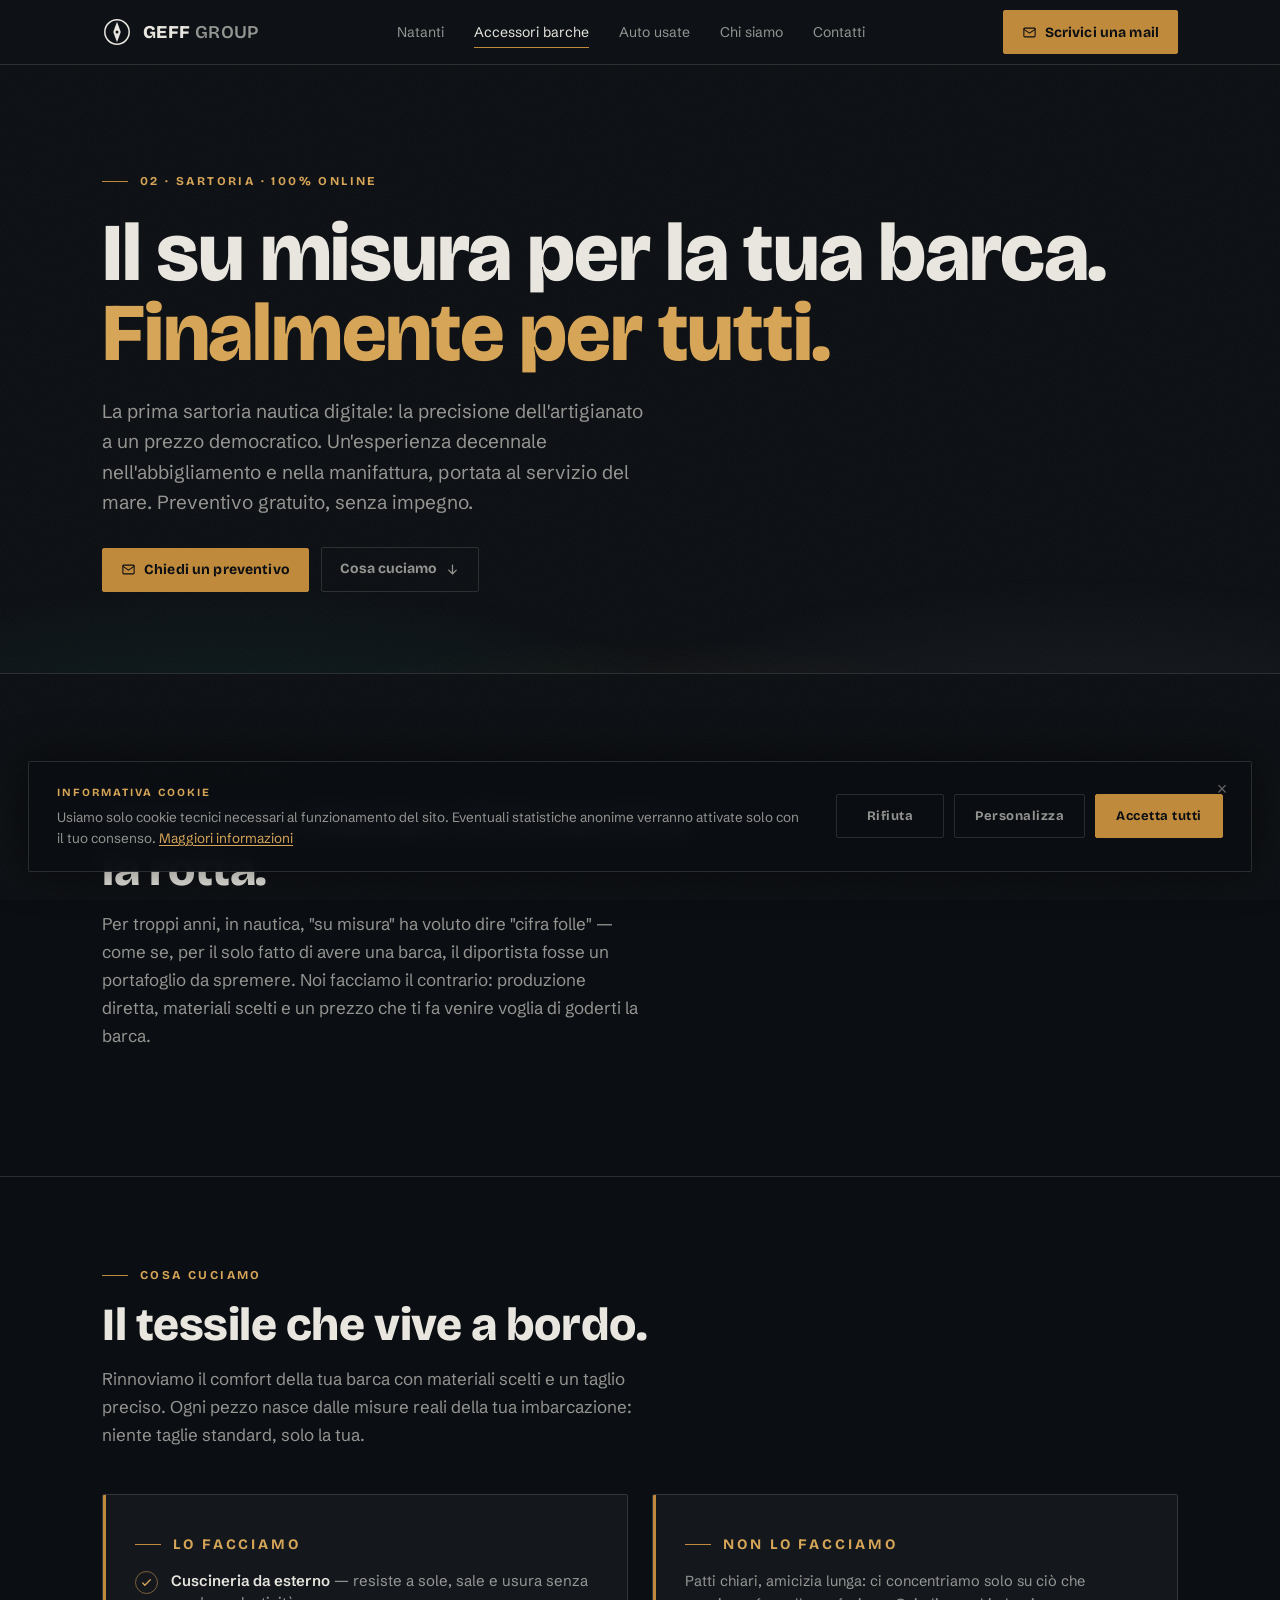
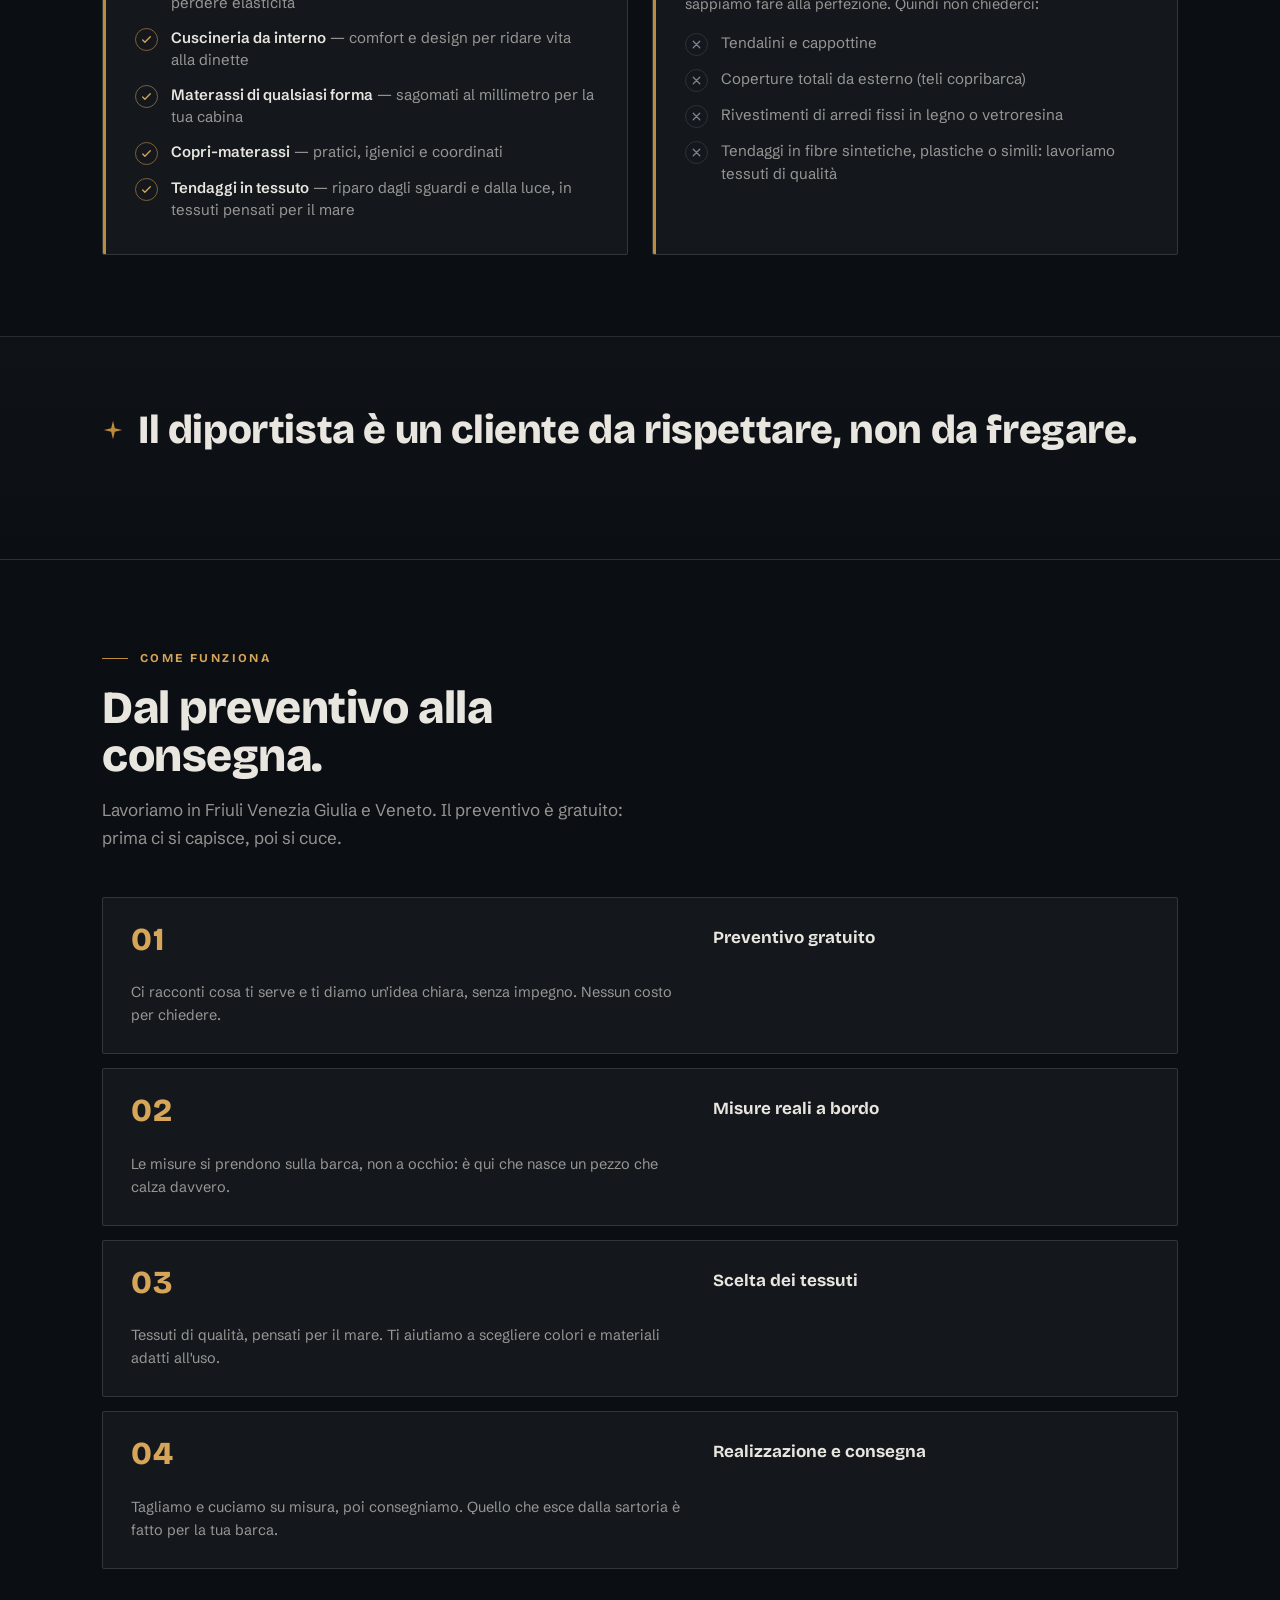
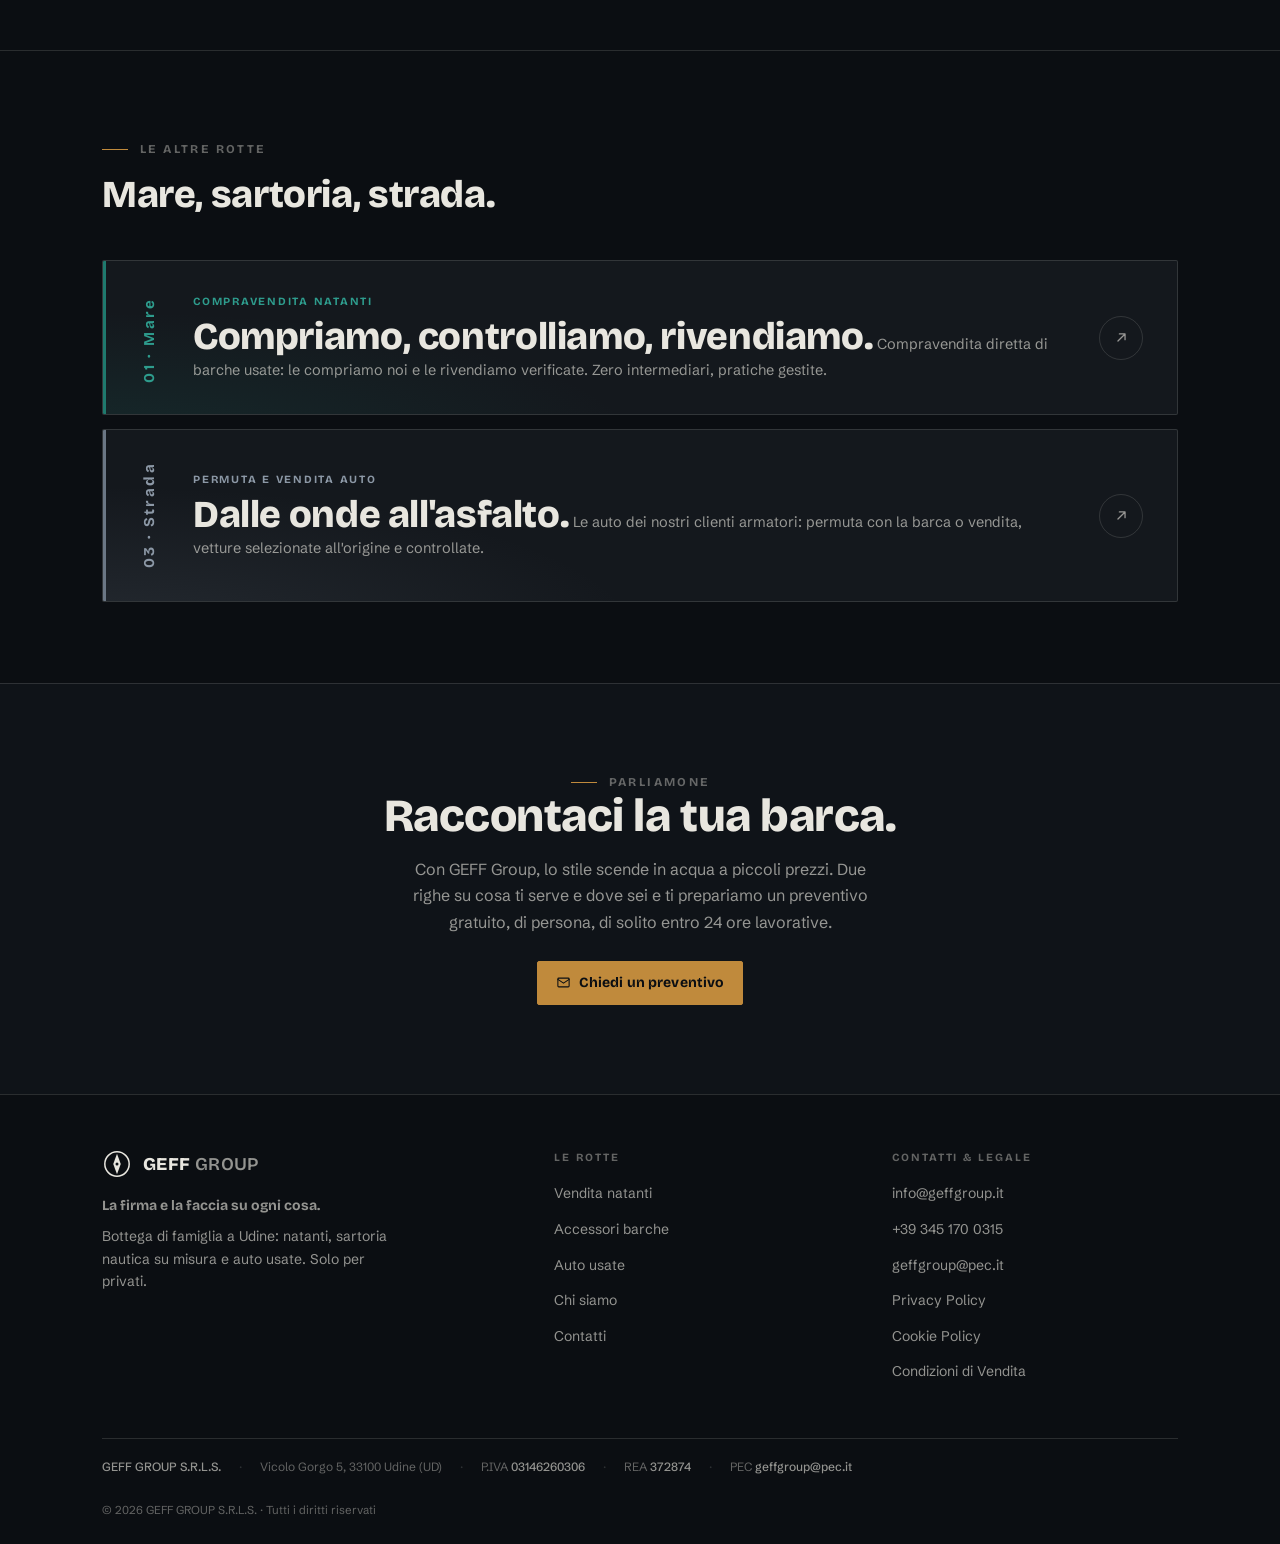
==== accessori-barche.html @ a6ef64ca "feat: anteprima sito GEFF Group (natanti, sartoria, auto, legali) Sito statico: compravendita natant" ====
<!DOCTYPE html>
<html lang="it">
<head>
<meta charset="UTF-8">
<meta name="viewport" content="width=device-width, initial-scale=1.0, viewport-fit=cover">
<meta name="theme-color" content="#0b0e12">

<title>Accessori barche · sartoria nautica su misura — GEFF Group | Udine</title>
<meta name="description" content="La prima sartoria nautica su misura 100% online: cuscinerie interne ed esterne, materassi di ogni forma, copri-materassi e tendaggi in tessuto. Tessuti di qualità a piccoli prezzi, preventivo gratuito. Friuli Venezia Giulia e Veneto.">

<meta property="og:type" content="website">
<meta property="og:site_name" content="GEFF Group">
<meta property="og:title" content="Sartoria nautica su misura — GEFF Group">
<meta property="og:description" content="Tessile di bordo cucito sulle misure reali della tua barca. Preventivo gratuito.">
<meta property="og:locale" content="it_IT">

<link rel="icon" type="image/svg+xml" href="assets/favicon.svg">
<link rel="preconnect" href="https://fonts.googleapis.com">
<link rel="preconnect" href="https://fonts.gstatic.com" crossorigin>
<link href="https://fonts.googleapis.com/css2?family=Bricolage+Grotesque:opsz,wght@12..96,400;12..96,600;12..96,700;12..96,800&family=Schibsted+Grotesk:wght@400;500;600&display=swap" rel="stylesheet">
<link rel="stylesheet" href="assets/css/style.css">
</head>
<body>

<a class="skip-link" href="#main">Salta al contenuto</a>

<!-- HEADER (tieni in sync su tutte le pagine) -->
<header class="site-header">
  <div class="container header-inner">
    <a class="brand" href="index.html" aria-label="GEFF Group — Home">
      <span class="mark" aria-hidden="true">
        <svg viewBox="0 0 32 32" fill="none" stroke="currentColor" stroke-width="1.6">
          <circle cx="16" cy="16" r="13"/>
          <g class="needle"><path d="M16 5 L20 16 L16 27 L12 16 Z" fill="currentColor" stroke="none"/></g>
          <circle cx="16" cy="16" r="1.6" fill="#0f1318" stroke="none"/>
        </svg>
      </span>
      <span class="name">GEFF <span>GROUP</span></span>
    </a>

    <nav class="nav" id="primary-nav" aria-label="Navigazione principale">
      <a class="nav-link" href="natanti.html">Natanti</a>
      <a class="nav-link" href="accessori-barche.html" aria-current="page">Accessori barche</a>
      <a class="nav-link" href="auto-usate.html">Auto usate</a>
      <a class="nav-link" href="chi-siamo.html">Chi siamo</a>
      <a class="nav-link" href="contatti.html">Contatti</a>
    </nav>

    <div class="header-actions">
      <button class="btn-cta" type="button" data-open-modal="modal-contatto">
        <svg viewBox="0 0 24 24" fill="none" stroke="currentColor" stroke-width="1.7" stroke-linecap="round" stroke-linejoin="round" aria-hidden="true"><rect x="3" y="5" width="18" height="14" rx="1.5"/><path d="m3 7 9 6 9-6"/></svg>
        <span class="lbl-long">Scrivici una mail</span>
        <span class="lbl-short">Scrivici</span>
      </button>
      <button class="burger" type="button" aria-label="Apri il menu" aria-expanded="false" aria-controls="primary-nav">
        <span></span><span></span><span></span>
      </button>
    </div>
  </div>
</header>
<!-- /HEADER -->

<main id="main" data-zona="sartoria">

  <!-- HERO -->
  <section class="hero">
    <div class="container">
      <p class="eyebrow zona hero-eyebrow rv">02 · Sartoria · 100% online</p>
      <h1 class="hero-title rv rv-d1">Il su misura per la tua barca.<em>Finalmente per tutti.</em></h1>
      <p class="hero-lead rv rv-d2">La prima sartoria nautica digitale: la precisione dell'artigianato a un prezzo democratico. Un'esperienza decennale nell'abbigliamento e nella manifattura, portata al servizio del mare. Preventivo gratuito, senza impegno.</p>
      <div class="hero-ctas rv rv-d3">
        <button class="btn-cta" type="button" data-open-modal="modal-contatto">
          <svg viewBox="0 0 24 24" fill="none" stroke="currentColor" stroke-width="1.7" stroke-linecap="round" stroke-linejoin="round" aria-hidden="true"><rect x="3" y="5" width="18" height="14" rx="1.5"/><path d="m3 7 9 6 9-6"/></svg>
          Chiedi un preventivo
        </button>
        <a class="btn-ghost" href="#cosa-cuciamo">
          Cosa cuciamo
          <svg viewBox="0 0 24 24" fill="none" stroke="currentColor" stroke-width="2" stroke-linecap="round" stroke-linejoin="round" aria-hidden="true"><path d="M12 5v14M6 13l6 6 6-6"/></svg>
        </a>
      </div>
    </div>
  </section>

  <!-- MANIFESTO -->
  <section class="section" aria-labelledby="rotta-title">
    <div class="container">
      <div class="section-head">
        <p class="eyebrow zona rv">Perché esistiamo</p>
        <h2 class="section-title rv rv-d1" id="rotta-title">Abbiamo deciso di invertire la rotta.</h2>
        <p class="section-intro rv rv-d2">Per troppi anni, in nautica, "su misura" ha voluto dire "cifra folle" — come se, per il solo fatto di avere una barca, il diportista fosse un portafoglio da spremere. Noi facciamo il contrario: produzione diretta, materiali scelti e un prezzo che ti fa venire voglia di goderti la barca.</p>
      </div>
    </div>
  </section>

  <!-- COSA CUCIAMO -->
  <section class="section" id="cosa-cuciamo" aria-labelledby="cosa-title" style="border-top:1px solid var(--linea)">
    <div class="container">
      <div class="section-head">
        <p class="eyebrow zona rv">Cosa cuciamo</p>
        <h2 class="section-title rv rv-d1" id="cosa-title">Il tessile che vive a bordo.</h2>
        <p class="section-intro rv rv-d2">Rinnoviamo il comfort della tua barca con materiali scelti e un taglio preciso. Ogni pezzo nasce dalle misure reali della tua imbarcazione: niente taglie standard, solo la tua.</p>
      </div>

      <div class="split">
        <div class="panel rv">
          <p class="eyebrow zona">Lo facciamo</p>
          <ul class="checklist yes">
            <li><span class="ico" aria-hidden="true"><svg viewBox="0 0 24 24" fill="none" stroke="currentColor" stroke-width="2.4" stroke-linecap="round" stroke-linejoin="round"><path d="M5 13l4 4L19 7"/></svg></span><span><b>Cuscineria da esterno</b> — resiste a sole, sale e usura senza perdere elasticità</span></li>
            <li><span class="ico" aria-hidden="true"><svg viewBox="0 0 24 24" fill="none" stroke="currentColor" stroke-width="2.4" stroke-linecap="round" stroke-linejoin="round"><path d="M5 13l4 4L19 7"/></svg></span><span><b>Cuscineria da interno</b> — comfort e design per ridare vita alla dinette</span></li>
            <li><span class="ico" aria-hidden="true"><svg viewBox="0 0 24 24" fill="none" stroke="currentColor" stroke-width="2.4" stroke-linecap="round" stroke-linejoin="round"><path d="M5 13l4 4L19 7"/></svg></span><span><b>Materassi di qualsiasi forma</b> — sagomati al millimetro per la tua cabina</span></li>
            <li><span class="ico" aria-hidden="true"><svg viewBox="0 0 24 24" fill="none" stroke="currentColor" stroke-width="2.4" stroke-linecap="round" stroke-linejoin="round"><path d="M5 13l4 4L19 7"/></svg></span><span><b>Copri-materassi</b> — pratici, igienici e coordinati</span></li>
            <li><span class="ico" aria-hidden="true"><svg viewBox="0 0 24 24" fill="none" stroke="currentColor" stroke-width="2.4" stroke-linecap="round" stroke-linejoin="round"><path d="M5 13l4 4L19 7"/></svg></span><span><b>Tendaggi in tessuto</b> — riparo dagli sguardi e dalla luce, in tessuti pensati per il mare</span></li>
          </ul>
        </div>

        <div class="panel rv rv-d1">
          <p class="eyebrow zona">Non lo facciamo</p>
          <p>Patti chiari, amicizia lunga: ci concentriamo solo su ciò che sappiamo fare alla perfezione. Quindi non chiederci:</p>
          <ul class="checklist no">
            <li><span class="ico" aria-hidden="true"><svg viewBox="0 0 24 24" fill="none" stroke="currentColor" stroke-width="2.4" stroke-linecap="round" stroke-linejoin="round"><path d="M6 6l12 12M18 6 6 18"/></svg></span><span>Tendalini e cappottine</span></li>
            <li><span class="ico" aria-hidden="true"><svg viewBox="0 0 24 24" fill="none" stroke="currentColor" stroke-width="2.4" stroke-linecap="round" stroke-linejoin="round"><path d="M6 6l12 12M18 6 6 18"/></svg></span><span>Coperture totali da esterno (teli copribarca)</span></li>
            <li><span class="ico" aria-hidden="true"><svg viewBox="0 0 24 24" fill="none" stroke="currentColor" stroke-width="2.4" stroke-linecap="round" stroke-linejoin="round"><path d="M6 6l12 12M18 6 6 18"/></svg></span><span>Rivestimenti di arredi fissi in legno o vetroresina</span></li>
            <li><span class="ico" aria-hidden="true"><svg viewBox="0 0 24 24" fill="none" stroke="currentColor" stroke-width="2.4" stroke-linecap="round" stroke-linejoin="round"><path d="M6 6l12 12M18 6 6 18"/></svg></span><span>Tendaggi in fibre sintetiche, plastiche o simili: lavoriamo tessuti di qualità</span></li>
          </ul>
        </div>
      </div>
    </div>
  </section>

  <!-- CITAZIONE / ETHOS -->
  <section class="ethos" aria-label="Il nostro modo di lavorare">
    <div class="container">
      <p class="ethos-claim rv">
        <span class="star" aria-hidden="true"><svg viewBox="0 0 24 24" fill="currentColor"><path d="M12 2 14 10 22 12 14 14 12 22 10 14 2 12 10 10Z"/></svg></span>
        <span>Il diportista è un cliente da rispettare, non da fregare.</span>
      </p>
    </div>
  </section>

  <!-- COME FUNZIONA -->
  <section class="section" id="come" aria-labelledby="come-title">
    <div class="container">
      <div class="section-head">
        <p class="eyebrow zona rv">Come funziona</p>
        <h2 class="section-title rv rv-d1" id="come-title">Dal preventivo alla consegna.</h2>
        <p class="section-intro rv rv-d2">Lavoriamo in Friuli Venezia Giulia e Veneto. Il preventivo è gratuito: prima ci si capisce, poi si cuce.</p>
      </div>
      <div class="steps">
        <div class="step rv"><h3>Preventivo gratuito</h3><p>Ci racconti cosa ti serve e ti diamo un'idea chiara, senza impegno. Nessun costo per chiedere.</p></div>
        <div class="step rv"><h3>Misure reali a bordo</h3><p>Le misure si prendono sulla barca, non a occhio: è qui che nasce un pezzo che calza davvero.</p></div>
        <div class="step rv"><h3>Scelta dei tessuti</h3><p>Tessuti di qualità, pensati per il mare. Ti aiutiamo a scegliere colori e materiali adatti all'uso.</p></div>
        <div class="step rv"><h3>Realizzazione e consegna</h3><p>Tagliamo e cuciamo su misura, poi consegniamo. Quello che esce dalla sartoria è fatto per la tua barca.</p></div>
      </div>
    </div>
  </section>

  <!-- ALTRE ROTTE -->
  <section class="section" aria-labelledby="altre-title" style="border-top:1px solid var(--linea)">
    <div class="container">
      <div class="section-head">
        <p class="eyebrow rv">Le altre rotte</p>
        <h2 class="section-title rv rv-d1" id="altre-title" style="font-size:clamp(24px,3.4vw,38px)">Mare, sartoria, strada.</h2>
      </div>
      <div class="routes">
        <a class="route rv" data-zona="mare" href="natanti.html" aria-label="Vendita natanti — vai alla pagina">
          <span class="route-index">01 · Mare</span>
          <span class="route-body">
            <span class="route-kicker">Compravendita natanti</span>
            <span class="route-title">Compriamo, controlliamo, rivendiamo.</span>
            <span class="route-desc">Compravendita diretta di barche usate: le compriamo noi e le rivendiamo verificate. Zero intermediari, pratiche gestite.</span>
          </span>
          <span class="route-go" aria-hidden="true"><svg viewBox="0 0 24 24" fill="none" stroke="currentColor" stroke-width="1.8" stroke-linecap="round" stroke-linejoin="round"><path d="M7 17 17 7M9 7h8v8"/></svg></span>
        </a>
        <a class="route rv rv-d1" data-zona="strada" href="auto-usate.html" aria-label="Auto usate — vai alla pagina">
          <span class="route-index">03 · Strada</span>
          <span class="route-body">
            <span class="route-kicker">Permuta e vendita auto</span>
            <span class="route-title">Dalle onde all'asfalto.</span>
            <span class="route-desc">Le auto dei nostri clienti armatori: permuta con la barca o vendita, vetture selezionate all'origine e controllate.</span>
          </span>
          <span class="route-go" aria-hidden="true"><svg viewBox="0 0 24 24" fill="none" stroke="currentColor" stroke-width="1.8" stroke-linecap="round" stroke-linejoin="round"><path d="M7 17 17 7M9 7h8v8"/></svg></span>
        </a>
      </div>
    </div>
  </section>

  <!-- CTA -->
  <section class="section contact" aria-labelledby="cta-title">
    <div class="container">
      <div class="cta-band">
        <p class="eyebrow rv" style="justify-content:center">Parliamone</p>
        <h2 class="contact-title rv rv-d1" id="cta-title">Raccontaci la tua barca.</h2>
        <p class="contact-lead rv rv-d2" style="margin-inline:auto">Con GEFF Group, lo stile scende in acqua a piccoli prezzi. Due righe su cosa ti serve e dove sei e ti prepariamo un preventivo gratuito, di persona, di solito entro 24 ore lavorative.</p>
        <div class="contact-ctas rv rv-d2">
          <button class="btn-cta" type="button" data-open-modal="modal-contatto">
            <svg viewBox="0 0 24 24" fill="none" stroke="currentColor" stroke-width="1.7" stroke-linecap="round" stroke-linejoin="round" aria-hidden="true"><rect x="3" y="5" width="18" height="14" rx="1.5"/><path d="m3 7 9 6 9-6"/></svg>
            Chiedi un preventivo
          </button>
        </div>
      </div>
    </div>
  </section>

</main>

<!-- FOOTER (tieni in sync su tutte le pagine) -->
<footer class="site-footer">
  <div class="container">
    <div class="footer-top">
      <div class="footer-brand">
        <a class="brand" href="index.html" aria-label="GEFF Group — Home">
          <span class="mark" aria-hidden="true"><svg viewBox="0 0 32 32" fill="none" stroke="currentColor" stroke-width="1.6"><circle cx="16" cy="16" r="13"/><path d="M16 5 L20 16 L16 27 L12 16 Z" fill="currentColor" stroke="none"/><circle cx="16" cy="16" r="1.6" fill="#0f1318" stroke="none"/></svg></span>
          <span class="name">GEFF <span>GROUP</span></span>
        </a>
        <p class="footer-claim">La firma e la faccia su ogni cosa.</p>
        <p>Bottega di famiglia a Udine: natanti, sartoria nautica su misura e auto usate. Solo per privati.</p>
      </div>
      <div class="footer-col">
        <h4>Le rotte</h4>
        <ul>
          <li><a href="natanti.html">Vendita natanti</a></li>
          <li><a href="accessori-barche.html">Accessori barche</a></li>
          <li><a href="auto-usate.html">Auto usate</a></li>
          <li><a href="chi-siamo.html">Chi siamo</a></li>
          <li><a href="contatti.html">Contatti</a></li>
        </ul>
      </div>
      <div class="footer-col">
        <h4>Contatti &amp; legale</h4>
        <ul>
          <li><a href="mailto:info@geffgroup.it">info@geffgroup.it</a></li>
          <li><a href="tel:+393451700315">+39 345 170 0315</a></li>
          <li><a href="mailto:geffgroup@pec.it">geffgroup@pec.it</a></li>
          <li><a href="privacy.html">Privacy Policy</a></li>
          <li><a href="cookie-policy.html">Cookie Policy</a></li>
          <li><a href="condizioni-di-vendita.html">Condizioni di Vendita</a></li>
        </ul>
      </div>
    </div>
    <div class="footer-legal">
      <span><b>GEFF GROUP S.R.L.S.</b></span><span class="sep">·</span>
      <span>Vicolo Gorgo 5, 33100 Udine (UD)</span><span class="sep">·</span>
      <span>P.IVA <b>03146260306</b></span><span class="sep">·</span>
      <span>REA <b>372874</b></span><span class="sep">·</span>
      <span>PEC <b>geffgroup@pec.it</b></span>
    </div>
    <p class="footer-copy">© 2026 GEFF GROUP S.R.L.S. · Tutti i diritti riservati</p>
  </div>
</footer>
<!-- /FOOTER -->

<!-- MODALE FORM DI CONTATTO (Web3Forms — in anteprima finché non c'è la chiave) -->
<div class="modal-backdrop" id="modal-contatto" role="dialog" aria-modal="true" aria-labelledby="modal-contatto-title">
  <div class="modal">
    <button class="modal-close" type="button" onclick="closeModal('modal-contatto')" aria-label="Chiudi">&times;</button>
    <p class="eyebrow modal-eyebrow">Scrivici</p>
    <h2 class="modal-title" id="modal-contatto-title">Raccontaci cosa cerchi</h2>
    <p class="modal-sub">Compila il modulo: ti rispondiamo all'indirizzo che ci lasci, di solito entro 24 ore lavorative.</p>
    <form class="geff-form" id="form-contatto">
      <input type="hidden" name="access_key" value="REPLACE_WITH_GEFF_WEB3FORMS_KEY">
      <input type="hidden" name="subject" value="Richiesta dal sito - GEFF Group">
      <input type="hidden" name="from_name" value="Sito GEFF Group">
      <input type="checkbox" name="botcheck" class="hp-field" tabindex="-1" autocomplete="off" aria-hidden="true">
      <div class="form-row">
        <div class="form-group"><label class="form-label" for="c-nome">Nome</label><input class="form-input" id="c-nome" name="nome" type="text" required placeholder="Il tuo nome" autocomplete="given-name"></div>
        <div class="form-group"><label class="form-label" for="c-cognome">Cognome</label><input class="form-input" id="c-cognome" name="cognome" type="text" required placeholder="Il tuo cognome" autocomplete="family-name"></div>
      </div>
      <div class="form-group"><label class="form-label" for="c-email">Email</label><input class="form-input" id="c-email" name="email" type="email" required placeholder="email@esempio.com" autocomplete="email"></div>
      <div class="form-group"><label class="form-label" for="c-tel">Telefono <span class="opt">(opzionale)</span></label><input class="form-input" id="c-tel" name="telefono" type="tel" placeholder="+39 333 000 0000" autocomplete="tel"></div>
      <div class="form-group"><label class="form-label" for="c-richiesta">La tua richiesta</label><textarea class="form-textarea" id="c-richiesta" name="richiesta" required placeholder="Mare, sartoria o auto? Raccontaci cosa cerchi…"></textarea></div>
      <label class="form-consent"><input type="checkbox" id="c-consent" name="consenso_privacy" required><span>Ho letto e accetto la <a href="privacy.html" target="_blank" rel="noopener">Privacy Policy</a> e acconsento al trattamento dei miei dati per essere ricontattato. <span class="req">*</span></span></label>
      <button class="form-submit" type="submit">Invia richiesta</button>
      <p class="form-status" role="status" aria-live="polite"></p>
    </form>
  </div>
</div>

<!-- COOKIE BANNER -->
<div class="cookie-banner" id="cookie-banner" role="dialog" aria-labelledby="cb-title" aria-describedby="cb-desc">
  <button class="cb-close" type="button" data-consent="deny" aria-label="Chiudi e rifiuta i cookie non necessari">&times;</button>
  <div class="cb-inner">
    <div class="cb-text">
      <strong id="cb-title">Informativa cookie</strong>
      <p id="cb-desc">Usiamo solo cookie tecnici necessari al funzionamento del sito. Eventuali statistiche anonime verranno attivate solo con il tuo consenso. <a href="cookie-policy.html">Maggiori informazioni</a></p>
    </div>
    <div class="cb-actions">
      <button class="cb-btn cb-deny" type="button" data-consent="deny">Rifiuta</button>
      <button class="cb-btn cb-custom" type="button" data-action="prefs" aria-expanded="false" aria-controls="cb-prefs">Personalizza</button>
      <button class="cb-btn cb-accept" type="button" data-consent="accept">Accetta tutti</button>
    </div>
  </div>
  <div class="cb-prefs" id="cb-prefs" hidden>
    <div class="cb-pref-row">
      <div class="cb-pref-info"><strong>Cookie necessari</strong><p>Indispensabili per il funzionamento del sito e per ricordare le tue scelte. Sempre attivi.</p></div>
      <label class="cb-switch"><input type="checkbox" checked disabled aria-label="Cookie necessari (sempre attivi)"><span class="cb-slider"></span></label>
    </div>
    <div class="cb-pref-row">
      <div class="cb-pref-info"><strong>Statistiche anonime</strong><p>Misurazione aggregata e anonima delle visite, senza profilazione. Al momento non è collegato alcuno strumento: questa scelta vale per quando lo sarà.</p></div>
      <label class="cb-switch"><input type="checkbox" id="cb-analytics" aria-label="Statistiche anonime"><span class="cb-slider"></span></label>
    </div>
    <div class="cb-prefs-actions">
      <button class="cb-btn cb-deny" type="button" data-consent="deny">Rifiuta tutti</button>
      <button class="cb-btn cb-accept" type="button" data-action="save">Salva preferenze</button>
    </div>
  </div>
</div>

<script src="assets/js/main.js"></script>
</body>
</html>
---- assets/css/style.css ----
/* =========================================================================
   GEFF GROUP — foglio di stile condiviso
   Direzione: "La Bussola semplificata" — palette scura, segno bussola,
   le 3 rotte Mare / Sartoria / Strada come cuore visivo.
   Font: Bricolage Grotesque (display) + Schibsted Grotesk (testo).
   ========================================================================= */

/* ---- TOKENS (palette da "La Bussola") ---------------------------------- */
:root{
  --carbone:#14181d;
  --carbone-2:#0f1318;
  --inchiostro:#0b0e12;
  --testo:#e8e6df;
  --testo-soft:rgba(232,230,223,.62);
  --testo-faint:rgba(232,230,223,.40);
  --linea:rgba(232,230,223,.14);
  --linea-soft:rgba(232,230,223,.07);

  /* colori-zona dei 3 servizi */
  --mare:#1f7a6e;       --mare-soft:#2e9c8d;
  --sartoria:#c08a3c;   --sartoria-soft:#d6a558;
  --strada:#6b7785;     --strada-soft:#8c98a6;

  --bordo-r:2px;
  --ease:cubic-bezier(.7,0,.18,1);
  --dur:.6s;

  --maxw:1180px;
  --gutter:clamp(18px,5vw,52px);
  --header-h:64px;
}

/* ---- RESET ------------------------------------------------------------- */
*,*::before,*::after{box-sizing:border-box;margin:0;padding:0}
html{
  overflow-x:clip;
  scroll-behavior:smooth;
  scroll-padding-top:calc(var(--header-h) + 12px);
}
body{
  background:var(--inchiostro);
  color:var(--testo);
  font-family:"Schibsted Grotesk",system-ui,sans-serif;
  font-size:16px;
  line-height:1.6;
  -webkit-font-smoothing:antialiased;
  text-rendering:optimizeLegibility;
  overflow-x:clip;
  max-width:100vw;
}
img{max-width:100%;height:auto;display:block}
a{color:inherit;text-decoration:none}
::selection{background:var(--sartoria);color:var(--inchiostro)}

/* grana sottile fissa: dà profondità senza colore piatto */
body::before{
  content:"";
  position:fixed;inset:0;
  pointer-events:none;z-index:1;
  opacity:.05;
  background-image:url("data:image/svg+xml,%3Csvg xmlns='http://www.w3.org/2000/svg' width='160' height='160'%3E%3Cfilter id='n'%3E%3CfeTurbulence type='fractalNoise' baseFrequency='.85' numOctaves='2' stitchTiles='stitch'/%3E%3C/filter%3E%3Crect width='100%25' height='100%25' filter='url(%23n)'/%3E%3C/svg%3E");
}

/* contenuto sopra la grana (l'header NON va qui: usa il suo z-index:100 sticky,
   altrimenti questa regola più specifica lo declasserebbe a relative/z-index:2) */
.shell,main,footer.site-footer{position:relative;z-index:2}

/* ---- ACCESSIBILITÀ: skip link + focus --------------------------------- */
.skip-link{
  position:absolute;left:12px;top:-60px;z-index:1000;
  background:var(--sartoria);color:var(--inchiostro);
  font-family:"Bricolage Grotesque",sans-serif;font-weight:700;
  padding:10px 16px;border-radius:var(--bordo-r);
  transition:top .2s ease;
}
.skip-link:focus{top:12px}

a:focus-visible,button:focus-visible,
input:focus-visible,textarea:focus-visible,
[tabindex]:focus-visible{
  outline:2px solid var(--sartoria);
  outline-offset:3px;
}

/* ---- UTILITY LAYOUT ---------------------------------------------------- */
.container{
  width:100%;
  max-width:var(--maxw);
  margin-inline:auto;
  padding-inline:var(--gutter);
}
.eyebrow{
  font-family:"Bricolage Grotesque",sans-serif;
  font-size:12px;font-weight:700;
  letter-spacing:.2em;text-transform:uppercase;
  color:var(--testo-faint);
  display:inline-flex;align-items:center;gap:12px;
}
.eyebrow::before{
  content:"";width:26px;height:1px;background:var(--sartoria);display:inline-block;
}

/* ---- HEADER ------------------------------------------------------------ */
.site-header{
  position:sticky;top:0;z-index:100;
  background:rgba(15,19,24,.86);
  -webkit-backdrop-filter:blur(14px);backdrop-filter:blur(14px);
  border-bottom:1px solid var(--linea);
}
.header-inner{
  display:flex;align-items:center;justify-content:space-between;gap:16px;
  min-height:var(--header-h);
  padding-block:10px;
}
.brand{display:flex;align-items:center;gap:11px;flex:0 0 auto}
.brand .mark{width:30px;height:30px;flex:0 0 auto;color:var(--testo)}
.brand .mark .needle{transition:transform 1.1s var(--ease)}
.brand:hover .mark .needle{transform:rotate(135deg)}
.brand .name{
  font-family:"Bricolage Grotesque",sans-serif;
  font-weight:800;font-size:clamp(15px,2vw,18px);
  letter-spacing:.02em;line-height:1;
}
.brand .name span{color:var(--testo-soft);font-weight:600}

.nav{display:flex;align-items:center;gap:4px}
.nav-link{
  font-size:14px;color:var(--testo-soft);
  padding:9px 13px;border-radius:var(--bordo-r);
  position:relative;transition:color .2s;white-space:nowrap;
}
.nav-link::after{
  content:"";position:absolute;left:13px;right:13px;bottom:4px;height:1px;
  background:var(--sartoria);transform:scaleX(0);transform-origin:left;
  transition:transform .3s var(--ease);
}
.nav-link:hover,.nav-link[aria-current="page"]{color:var(--testo)}
.nav-link:hover::after,.nav-link[aria-current="page"]::after{transform:scaleX(1)}

.header-actions{display:flex;align-items:center;gap:10px;flex:0 0 auto}

/* CTA principale "Scrivici una mail" */
.btn-cta{
  display:inline-flex;align-items:center;gap:8px;
  min-height:44px;padding:10px 18px;
  font-family:"Bricolage Grotesque",sans-serif;
  font-weight:700;font-size:14px;letter-spacing:.01em;
  color:var(--inchiostro);background:var(--sartoria);
  border:1px solid var(--sartoria);border-radius:var(--bordo-r);
  cursor:pointer;transition:transform .25s var(--ease),filter .25s;
}
.btn-cta svg{width:15px;height:15px;flex:0 0 auto}
.btn-cta:hover{filter:brightness(1.08);transform:translateY(-1px)}

/* CTA secondaria (bordo) */
.btn-ghost{
  display:inline-flex;align-items:center;gap:8px;
  min-height:44px;padding:10px 18px;
  font-family:"Bricolage Grotesque",sans-serif;
  font-weight:700;font-size:14px;
  color:var(--testo-soft);background:transparent;
  border:1px solid var(--linea);border-radius:var(--bordo-r);
  cursor:pointer;transition:border-color .25s,color .25s,background .25s;
}
.btn-ghost svg{width:15px;height:15px;flex:0 0 auto}
.btn-ghost:hover{border-color:var(--sartoria);color:var(--testo)}

/* Hamburger (mobile) */
.burger{
  display:none;
  width:44px;height:44px;flex:0 0 auto;
  background:none;border:1px solid var(--linea);border-radius:var(--bordo-r);
  cursor:pointer;flex-direction:column;align-items:center;justify-content:center;gap:5px;
}
.burger span{display:block;width:20px;height:1.5px;background:var(--testo);
  transition:transform .25s ease,opacity .2s ease;transform-origin:center}
.burger[aria-expanded="true"] span:nth-child(1){transform:translateY(6.5px) rotate(45deg)}
.burger[aria-expanded="true"] span:nth-child(2){opacity:0}
.burger[aria-expanded="true"] span:nth-child(3){transform:translateY(-6.5px) rotate(-45deg)}

/* ---- HERO -------------------------------------------------------------- */
.hero{
  position:relative;overflow:hidden;
  padding-block:clamp(56px,11vh,120px) clamp(48px,9vh,96px);
  border-bottom:1px solid var(--linea);
}
/* alone radiale tricromatico in basso: evoca le 3 rotte, non un colore piatto */
.hero::after{
  content:"";position:absolute;inset:0;z-index:0;pointer-events:none;
  background:
    radial-gradient(70% 60% at 18% 120%, rgba(31,122,110,.20), transparent 60%),
    radial-gradient(70% 60% at 50% 130%, rgba(192,138,60,.16), transparent 60%),
    radial-gradient(70% 60% at 84% 120%, rgba(107,119,133,.18), transparent 60%);
}
.hero .container{position:relative;z-index:1}
.hero-grid{
  display:grid;grid-template-columns:1.15fr .85fr;
  gap:clamp(28px,5vw,64px);align-items:center;
}
.hero-eyebrow{margin-bottom:22px}
.hero-title{
  font-family:"Bricolage Grotesque",sans-serif;
  font-weight:800;letter-spacing:-.015em;line-height:.98;
  font-size:clamp(40px,7vw,82px);
  color:var(--testo);margin-bottom:22px;
}
.hero-title em{font-style:normal;color:var(--sartoria-soft);display:block}
.hero-lead{
  font-size:clamp(16px,1.5vw,19px);
  line-height:1.6;color:var(--testo-soft);
  max-width:46ch;margin-bottom:30px;
}
.hero-ctas{display:flex;flex-wrap:wrap;gap:12px;align-items:center}

/* segno bussola grande, lato hero (SVG, niente foto) */
.hero-compass{display:flex;align-items:center;justify-content:center}
.hero-compass svg{
  width:min(360px,80%);height:auto;color:var(--testo);
  filter:drop-shadow(0 10px 40px rgba(0,0,0,.4));
}
.hero-compass .ring{stroke:var(--linea)}
.hero-compass .ring-2{stroke:var(--linea-soft)}
.hero-compass .tick{stroke:var(--testo-faint)}
.hero-compass .needle-n{fill:var(--sartoria)}
.hero-compass .needle-s{fill:var(--strada)}
.hero-compass .label{
  font-family:"Bricolage Grotesque",sans-serif;font-weight:700;
  font-size:7px;letter-spacing:.12em;fill:var(--testo-soft);
}
@media(prefers-reduced-motion:no-preference){
  .hero-compass .rotor{
    transform-box:fill-box;transform-origin:center;
    animation:compass-drift 24s ease-in-out infinite;
  }
}
@keyframes compass-drift{
  0%,100%{transform:rotate(-6deg)}
  50%{transform:rotate(6deg)}
}

/* ---- SECTION GENERICHE ------------------------------------------------- */
.section{padding-block:clamp(56px,9vh,104px)}
.section-head{max-width:62ch;margin-bottom:clamp(32px,5vh,52px)}
.section-head .eyebrow{margin-bottom:16px}
.section-title{
  font-family:"Bricolage Grotesque",sans-serif;
  font-weight:800;letter-spacing:-.01em;line-height:1.04;
  font-size:clamp(28px,4vw,46px);color:var(--testo);
}
.section-intro{
  margin-top:16px;font-size:clamp(15px,1.4vw,17px);
  color:var(--testo-soft);line-height:1.65;max-width:54ch;
}

/* ---- LE 3 ROTTE (cuore visivo, versione scrollabile) ------------------ */
.routes{display:grid;gap:14px}
.route{
  position:relative;overflow:hidden;isolation:isolate;
  display:grid;grid-template-columns:auto 1fr auto;
  align-items:center;gap:clamp(16px,3vw,32px);
  padding:clamp(22px,3vw,32px) clamp(20px,3vw,34px);
  background:var(--carbone);
  border:1px solid var(--linea);border-radius:var(--bordo-r);
  color:inherit;
  transition:transform .35s var(--ease),border-color .35s,background .35s;
}
/* alone di colore-zona, in basso a sinistra del blocco */
.route::before{
  content:"";position:absolute;inset:0;z-index:-1;
  background:radial-gradient(80% 140% at 0% 120%, var(--zona-glow), transparent 62%);
  opacity:.55;transition:opacity .35s var(--ease);
}
/* barra di colore-zona a sinistra, come segnaletica */
.route::after{
  content:"";position:absolute;left:0;top:0;bottom:0;width:3px;
  background:var(--zona);
}
.route[data-zona="mare"]{--zona:var(--mare);--zona-soft:var(--mare-soft);--zona-glow:rgba(31,122,110,.32)}
.route[data-zona="sartoria"]{--zona:var(--sartoria);--zona-soft:var(--sartoria-soft);--zona-glow:rgba(192,138,60,.30)}
.route[data-zona="strada"]{--zona:var(--strada);--zona-soft:var(--strada-soft);--zona-glow:rgba(107,119,133,.34)}

.route:hover{transform:translateY(-3px);border-color:color-mix(in srgb,var(--zona) 55%, var(--linea))}
.route:hover::before{opacity:.9}

.route-index{
  font-family:"Bricolage Grotesque",sans-serif;
  font-weight:700;font-size:clamp(13px,1.3vw,15px);
  letter-spacing:.16em;color:var(--zona-soft);
  writing-mode:vertical-rl;transform:rotate(180deg);
  align-self:stretch;display:flex;align-items:center;
}
.route-body{min-width:0}
.route-kicker{
  font-family:"Bricolage Grotesque",sans-serif;
  font-size:11px;font-weight:700;letter-spacing:.16em;text-transform:uppercase;
  color:var(--zona-soft);display:block;margin-bottom:8px;
}
.route-title{
  font-family:"Bricolage Grotesque",sans-serif;
  font-weight:800;font-size:clamp(24px,3.2vw,38px);
  line-height:1;color:var(--testo);margin-bottom:10px;letter-spacing:-.01em;
}
.route-desc{font-size:14.5px;line-height:1.55;color:var(--testo-soft);max-width:54ch}
.route-tags{list-style:none;display:flex;flex-wrap:wrap;gap:7px;margin-top:14px}
.route-tags li{
  font-size:12px;color:var(--testo-soft);
  border:1px solid var(--linea);border-radius:var(--bordo-r);
  padding:5px 9px;background:rgba(255,255,255,.02);
}
.route-go{
  width:44px;height:44px;flex:0 0 auto;
  border:1px solid var(--linea);border-radius:50%;
  display:grid;place-items:center;color:var(--testo-soft);
  transition:transform .4s var(--ease),border-color .35s,color .35s,background .35s;
}
.route-go svg{width:17px;height:17px}
.route:hover .route-go{
  background:var(--zona);border-color:var(--zona);color:var(--inchiostro);
  transform:rotate(45deg);
}

/* ---- BLOCCO "CUORE DI FAMIGLIA" --------------------------------------- */
.family{
  display:grid;grid-template-columns:1fr 1fr;
  gap:clamp(28px,5vw,64px);align-items:center;
}
.family-figure{
  position:relative;
  border:1px solid var(--linea);border-radius:var(--bordo-r);
  background:linear-gradient(160deg,var(--carbone),var(--carbone-2));
  padding:clamp(28px,4vw,44px);
  min-height:280px;display:flex;flex-direction:column;justify-content:center;gap:18px;
  overflow:hidden;
}
.family-figure::after{
  content:"";position:absolute;inset:0;z-index:0;pointer-events:none;
  background:
    radial-gradient(60% 80% at 20% 0%, rgba(31,122,110,.16), transparent 55%),
    radial-gradient(60% 80% at 90% 100%, rgba(192,138,60,.16), transparent 55%);
}
.family-figure .duo{position:relative;z-index:1;display:flex;gap:14px;flex-wrap:wrap}
.duo-card{
  flex:1 1 130px;border:1px solid var(--linea);border-radius:var(--bordo-r);
  padding:16px 16px 18px;background:rgba(11,14,18,.5);
}
.duo-card .role{
  font-family:"Bricolage Grotesque",sans-serif;font-weight:700;
  font-size:11px;letter-spacing:.14em;text-transform:uppercase;
  margin-bottom:8px;display:flex;align-items:center;gap:8px;
}
.duo-card .role svg{width:16px;height:16px}
.duo-card.lui .role{color:var(--mare-soft)}
.duo-card.lei .role{color:var(--sartoria-soft)}
.duo-card p{font-size:13.5px;line-height:1.5;color:var(--testo-soft)}
.duo-card .name{color:var(--testo);font-weight:600}

.family-copy .eyebrow{margin-bottom:16px}
.family-title{
  font-family:"Bricolage Grotesque",sans-serif;
  font-weight:800;font-size:clamp(26px,3.6vw,40px);
  line-height:1.05;letter-spacing:-.01em;color:var(--testo);margin-bottom:16px;
}
.family-copy p{color:var(--testo-soft);line-height:1.65;margin-bottom:14px;max-width:52ch}
.family-copy .inline-link{
  color:var(--sartoria-soft);border-bottom:1px solid color-mix(in srgb,var(--sartoria) 40%,transparent);
  transition:color .2s,border-color .2s;
}
.family-copy .inline-link:hover{color:var(--testo);border-color:var(--sartoria)}

/* ---- BLOCCO ETHOS (perché niente foto / niente prezzi) ----------------- */
.ethos{
  border-block:1px solid var(--linea);
  background:linear-gradient(180deg,var(--carbone-2),var(--inchiostro));
}
.ethos .container{padding-block:clamp(48px,8vh,88px)}
.ethos-grid{display:grid;grid-template-columns:repeat(3,1fr);gap:clamp(20px,3vw,40px)}
.ethos-claim{
  font-family:"Bricolage Grotesque",sans-serif;
  font-weight:800;font-size:clamp(24px,3.4vw,40px);
  line-height:1.05;letter-spacing:-.01em;color:var(--testo);
  margin-bottom:clamp(28px,4vh,44px);display:flex;align-items:center;gap:14px;
}
.ethos-claim .star{color:var(--sartoria);flex:0 0 auto}
.ethos-claim .star svg{width:22px;height:22px;display:block}
.ethos-item .ethos-h{
  font-family:"Bricolage Grotesque",sans-serif;font-weight:700;
  font-size:16px;color:var(--testo);margin-bottom:10px;
  display:flex;align-items:center;gap:10px;
}
.ethos-item .ethos-h .dot{width:7px;height:7px;border-radius:50%;background:var(--sartoria);flex:0 0 auto}
.ethos-item p{font-size:14.5px;line-height:1.6;color:var(--testo-soft)}

/* ---- SEZIONE CONTATTO (home + pagina) --------------------------------- */
.contact{border-top:1px solid var(--linea);background:var(--carbone-2)}
.contact-grid{
  display:grid;grid-template-columns:1fr 1fr;
  gap:clamp(28px,5vw,64px);align-items:start;
}
.contact-title{
  font-family:"Bricolage Grotesque",sans-serif;
  font-weight:800;font-size:clamp(28px,4vw,46px);
  line-height:1.04;letter-spacing:-.01em;color:var(--testo);margin-bottom:16px;
}
.contact-lead{color:var(--testo-soft);line-height:1.65;margin-bottom:26px;max-width:46ch}
.contact-ctas{display:flex;flex-wrap:wrap;gap:12px;margin-bottom:8px}

/* card recapiti */
.contact-cards{display:grid;gap:12px}
.contact-card{
  display:flex;align-items:center;gap:14px;
  padding:16px 18px;min-height:44px;
  border:1px solid var(--linea);border-radius:var(--bordo-r);
  background:var(--carbone);color:var(--testo-soft);
  transition:border-color .25s,color .25s,transform .25s var(--ease);
}
.contact-card svg{width:20px;height:20px;flex:0 0 auto;color:var(--testo-faint);transition:color .25s}
.contact-card .cc-label{
  font-family:"Bricolage Grotesque",sans-serif;font-size:11px;font-weight:700;
  letter-spacing:.14em;text-transform:uppercase;color:var(--testo-faint);display:block;margin-bottom:3px;
}
.contact-card .cc-value{color:var(--testo);font-size:15px;word-break:break-word}
a.contact-card:hover{border-color:var(--sartoria);transform:translateY(-2px)}
a.contact-card:hover svg{color:var(--sartoria-soft)}

/* ---- FOOTER ------------------------------------------------------------ */
.site-footer{
  border-top:1px solid var(--linea);
  background:var(--inchiostro);
}
.footer-top{
  display:grid;grid-template-columns:1.4fr 1fr 1fr;
  gap:clamp(28px,4vw,52px);
  padding-block:clamp(40px,6vh,64px);
}
.footer-brand .brand{margin-bottom:16px}
.footer-claim{
  font-family:"Bricolage Grotesque",sans-serif;font-weight:700;
  font-size:18px;color:var(--testo);line-height:1.3;max-width:30ch;margin-bottom:8px;
}
.footer-brand p{color:var(--testo-soft);font-size:14px;line-height:1.6;max-width:34ch}
.footer-col h4{
  font-family:"Bricolage Grotesque",sans-serif;font-size:11px;font-weight:700;
  letter-spacing:.18em;text-transform:uppercase;color:var(--testo-faint);margin-bottom:14px;
}
.footer-col ul{list-style:none;display:grid;gap:10px}
.footer-col a,.footer-col span{font-size:14px;color:var(--testo-soft);line-height:1.5}
.footer-col a{transition:color .2s}
.footer-col a:hover{color:var(--testo)}
.footer-legal{
  border-top:1px solid var(--linea);
  padding-block:18px 24px;
  display:flex;flex-wrap:wrap;gap:8px 18px;align-items:baseline;
  font-size:12px;color:var(--testo-faint);line-height:1.7;
}
.footer-legal b{color:var(--testo-soft);font-weight:500}
.footer-legal .sep{opacity:.4}
.footer-copy{font-size:11.5px;color:var(--testo-faint);padding-bottom:24px}

/* ---- MODALE FORM ------------------------------------------------------- */
.modal-backdrop{
  position:fixed;inset:0;z-index:800;
  background:rgba(5,7,10,.82);
  -webkit-backdrop-filter:blur(4px);backdrop-filter:blur(4px);
  display:none;align-items:center;justify-content:center;padding:20px;
}
.modal-backdrop.open{display:flex}
.modal{
  background:var(--carbone);border:1px solid var(--linea);border-radius:var(--bordo-r);
  max-width:540px;width:100%;
  max-height:calc(100dvh - 40px);overflow-y:auto;
  padding:clamp(24px,4vw,40px);position:relative;
  animation:modal-in .3s var(--ease);
}
@keyframes modal-in{from{opacity:0;transform:translateY(18px)}to{opacity:1;transform:none}}
@media(prefers-reduced-motion:reduce){.modal{animation:none}}
.modal-close{
  position:absolute;top:14px;right:16px;
  width:40px;height:40px;display:grid;place-items:center;
  background:none;border:1px solid transparent;border-radius:var(--bordo-r);
  color:var(--testo-faint);font-size:20px;line-height:1;cursor:pointer;transition:color .2s,border-color .2s;
}
.modal-close:hover{color:var(--testo);border-color:var(--linea)}
.modal-eyebrow{margin-bottom:14px}
.modal-title{
  font-family:"Bricolage Grotesque",sans-serif;font-weight:800;
  font-size:clamp(22px,3vw,30px);color:var(--testo);line-height:1.08;
  margin-bottom:8px;letter-spacing:-.01em;
}
.modal-sub{color:var(--testo-soft);font-size:14.5px;line-height:1.55;margin-bottom:22px}

/* ---- FORM -------------------------------------------------------------- */
.form-row{display:grid;grid-template-columns:1fr 1fr;gap:14px}
.form-group{margin-bottom:16px}
.form-label{
  font-family:"Bricolage Grotesque",sans-serif;font-size:11px;font-weight:700;
  letter-spacing:.14em;text-transform:uppercase;color:var(--sartoria-soft);
  display:block;margin-bottom:7px;
}
.form-label .opt{color:var(--testo-faint);font-weight:600;letter-spacing:.04em;text-transform:none}
.form-input,.form-textarea{
  width:100%;background:var(--inchiostro);
  border:1px solid var(--linea);border-radius:var(--bordo-r);
  color:var(--testo);padding:12px 14px;
  font-family:"Schibsted Grotesk",system-ui,sans-serif;font-size:15px;
  transition:border-color .2s;outline:none;
}
.form-input::placeholder,.form-textarea::placeholder{color:var(--testo-faint)}
.form-input:focus,.form-textarea:focus{border-color:color-mix(in srgb,var(--sartoria) 60%,transparent)}
.form-textarea{resize:vertical;min-height:110px}

.form-consent{
  display:flex;align-items:flex-start;gap:11px;
  font-size:13px;line-height:1.55;color:var(--testo-soft);
  margin:4px 0 6px;cursor:pointer;
}
.form-consent input[type=checkbox]{
  appearance:none;-webkit-appearance:none;
  width:18px;height:18px;flex:0 0 auto;margin-top:2px;
  background:var(--inchiostro);border:1px solid color-mix(in srgb,var(--sartoria) 45%,transparent);
  border-radius:3px;cursor:pointer;position:relative;transition:background .2s,border-color .2s;
}
.form-consent input[type=checkbox]:checked{background:var(--sartoria);border-color:var(--sartoria)}
.form-consent input[type=checkbox]:checked::after{
  content:"";position:absolute;left:5px;top:1.5px;width:5px;height:10px;
  border:solid var(--inchiostro);border-width:0 2px 2px 0;transform:rotate(45deg);
}
.form-consent a{color:var(--sartoria-soft);text-decoration:underline;text-underline-offset:2px}
.form-consent a:hover{color:var(--testo)}
.form-consent .req{color:var(--sartoria-soft)}

.form-submit{
  width:100%;margin-top:18px;min-height:48px;
  font-family:"Bricolage Grotesque",sans-serif;font-weight:700;font-size:15px;
  letter-spacing:.02em;color:var(--inchiostro);background:var(--sartoria);
  border:none;border-radius:var(--bordo-r);padding:14px;cursor:pointer;
  transition:filter .25s;
}
.form-submit:hover{filter:brightness(1.08)}
.form-submit[disabled]{opacity:.55;cursor:wait;filter:none}

.form-status{
  margin-top:14px;min-height:1.4em;font-size:13px;line-height:1.5;
  color:var(--testo-soft);text-align:center;
}
.form-status.ok{color:var(--mare-soft)}
.form-status.err{color:#e0775f}

/* honeypot anti-spam, invisibile agli umani */
.hp-field{position:absolute;left:-9999px;width:1px;height:1px;overflow:hidden}

/* ---- REVEAL (load + scroll) -------------------------------------------- */
.rv{transition:opacity .8s ease,transform .8s var(--ease);opacity:1;transform:none}
.rv.rv-pre{opacity:0;transform:translateY(18px)}
.rv.in{opacity:1;transform:none}
.rv-d1{transition-delay:.1s}
.rv-d2{transition-delay:.2s}
.rv-d3{transition-delay:.3s}

/* ---- COOKIE BANNER ----------------------------------------------------- */
.cookie-banner{
  position:fixed;z-index:700;
  left:clamp(14px,3vw,28px);right:clamp(14px,3vw,28px);
  bottom:clamp(14px,3vw,28px);
  background:rgba(11,14,18,.97);border:1px solid var(--linea);border-radius:var(--bordo-r);
  -webkit-backdrop-filter:blur(10px);backdrop-filter:blur(10px);
  padding:clamp(16px,2.5vw,22px) clamp(18px,3vw,28px);
  display:none;opacity:0;transform:translateY(18px);
  transition:opacity .4s ease,transform .4s var(--ease);
  box-shadow:0 -2px 40px rgba(0,0,0,.55);
}
.cookie-banner.show{display:block}
.cookie-banner.show.in{opacity:1;transform:none}
.cb-inner{display:flex;align-items:center;gap:clamp(16px,3vw,28px);max-width:var(--maxw);margin-inline:auto;flex-wrap:wrap}
.cb-text{flex:1;min-width:240px}
.cb-text strong{
  font-family:"Bricolage Grotesque",sans-serif;font-size:11px;font-weight:700;
  letter-spacing:.18em;text-transform:uppercase;color:var(--sartoria-soft);
  display:block;margin-bottom:6px;
}
.cb-text p{font-size:13.5px;line-height:1.55;color:var(--testo-soft)}
.cb-text a{color:var(--sartoria-soft);text-decoration:underline;text-underline-offset:2px}
.cb-text a:hover{color:var(--testo)}
.cb-actions{display:flex;gap:10px;flex-shrink:0;flex-wrap:wrap}
.cb-btn{
  font-family:"Bricolage Grotesque",sans-serif;font-size:13px;font-weight:700;
  letter-spacing:.04em;padding:11px 20px;min-height:44px;cursor:pointer;
  border:1px solid transparent;border-radius:var(--bordo-r);min-width:108px;white-space:nowrap;
  transition:background .25s,color .25s,border-color .25s;
}
.cb-accept{background:var(--sartoria);color:var(--inchiostro);border-color:var(--sartoria)}
.cb-accept:hover{filter:brightness(1.08)}
.cb-deny,.cb-custom{background:transparent;color:var(--testo-soft);border-color:var(--linea)}
.cb-deny:hover,.cb-custom:hover{border-color:var(--sartoria);color:var(--testo)}
.cb-close{
  position:absolute;top:10px;right:12px;width:34px;height:34px;
  display:grid;place-items:center;background:none;border:none;border-radius:50%;
  color:var(--testo-faint);font-size:18px;line-height:1;cursor:pointer;transition:color .2s;
}
.cb-close:hover{color:var(--testo)}
.cb-prefs{max-width:var(--maxw);margin:18px auto 0;border-top:1px solid var(--linea);padding-top:18px}
.cb-prefs[hidden]{display:none}
.cb-pref-row{
  display:flex;align-items:flex-start;justify-content:space-between;gap:20px;
  padding:12px 0;border-bottom:1px solid var(--linea-soft);
}
.cb-pref-info{flex:1;min-width:0}
.cb-pref-info strong{
  font-family:"Bricolage Grotesque",sans-serif;font-size:12px;font-weight:700;
  letter-spacing:.1em;text-transform:uppercase;color:var(--testo);display:block;margin-bottom:4px;
}
.cb-pref-info p{font-size:12.5px;line-height:1.5;color:var(--testo-soft)}
.cb-prefs-actions{display:flex;gap:10px;justify-content:flex-end;margin-top:16px;flex-wrap:wrap}
.cb-switch{position:relative;display:inline-block;width:46px;height:26px;flex:0 0 auto}
.cb-switch input{position:absolute;opacity:0;width:100%;height:100%;margin:0;cursor:pointer}
.cb-slider{
  position:absolute;inset:0;background:rgba(255,255,255,.1);
  border:1px solid var(--linea);border-radius:26px;transition:background .25s,border-color .25s;
}
.cb-slider::before{
  content:"";position:absolute;width:18px;height:18px;left:3px;top:3px;
  background:var(--testo-soft);border-radius:50%;transition:transform .25s,background .25s;
}
.cb-switch input:checked + .cb-slider{background:var(--sartoria);border-color:var(--sartoria)}
.cb-switch input:checked + .cb-slider::before{transform:translateX(20px);background:var(--inchiostro)}
.cb-switch input:disabled{cursor:not-allowed}
.cb-switch input:disabled + .cb-slider{opacity:.5}
.cb-switch input:focus-visible + .cb-slider{outline:2px solid var(--sartoria);outline-offset:2px}

/* =========================================================================
   RESPONSIVE
   ========================================================================= */
@media(max-width:920px){
  .hero-grid{grid-template-columns:1fr;gap:clamp(32px,6vw,48px)}
  .hero-compass{order:-1}
  .hero-compass svg{width:min(240px,60%)}
  .family{grid-template-columns:1fr}
  .ethos-grid{grid-template-columns:1fr;gap:24px}
  .contact-grid{grid-template-columns:1fr}
  .footer-top{grid-template-columns:1fr 1fr}
  .footer-brand{grid-column:1 / -1}
}

@media(max-width:760px){
  :root{--header-h:60px}
  /* nav -> menu mobile a tendina */
  .nav{
    position:absolute;top:100%;left:0;right:0;
    flex-direction:column;align-items:stretch;gap:0;
    background:rgba(11,14,18,.99);
    -webkit-backdrop-filter:blur(16px);backdrop-filter:blur(16px);
    border-bottom:1px solid var(--linea);
    padding:8px 0;display:none;
  }
  .nav.open{display:flex}
  .nav-link{padding:14px var(--gutter);border-radius:0;font-size:15px}
  .nav-link::after{display:none}
  .burger{display:flex}
  /* in header tengo solo la CTA mail compatta accanto all'hamburger */
  .header-actions .btn-cta .lbl-long{display:none}
  .header-actions .btn-cta .lbl-short{display:inline}

  .route{grid-template-columns:auto 1fr;gap:16px}
  .route-go{display:none}              /* su mobile l'intero blocco è il link */
  .route::after{width:4px}

  .footer-top{grid-template-columns:1fr;gap:28px}
  .ethos-claim{font-size:clamp(22px,7vw,30px)}
}

@media(min-width:761px){
  .header-actions .btn-cta .lbl-short{display:none}
}

@media(max-width:480px){
  .form-row{grid-template-columns:1fr;gap:0}
  .hero-ctas .btn-cta,.hero-ctas .btn-ghost{flex:1 1 100%;justify-content:center}
  .cb-actions{display:grid;grid-template-columns:1fr 1fr;width:100%}
  .cb-actions .cb-accept{grid-column:1 / -1}
  .cb-btn{width:100%;min-width:0}
}

/* ---- REDUCED MOTION ---------------------------------------------------- */
@media(prefers-reduced-motion:reduce){
  *{transition-duration:.001ms !important;animation-duration:.001ms !important;animation-iteration-count:1 !important}
  .rv,.rv.rv-pre{opacity:1 !important;transform:none !important}
  html{scroll-behavior:auto}
}

/* =========================================================================
   COMPONENTI PAGINE INTERNE (natanti / sartoria / auto / chi siamo)
   Riusano i token e i font esistenti: niente stile scollegato.
   ========================================================================= */

/* Accento di zona a livello pagina: si imposta data-zona sul <main>, così
   eyebrow, numeri e bordi delle pagine seguono il colore del servizio.
   (la regola .route[data-zona] resta più specifica e non viene toccata) */
[data-zona="mare"]    {--zona:var(--mare);    --zona-soft:var(--mare-soft);    --zona-glow:rgba(31,122,110,.30)}
[data-zona="sartoria"]{--zona:var(--sartoria);--zona-soft:var(--sartoria-soft);--zona-glow:rgba(192,138,60,.28)}
[data-zona="strada"]  {--zona:var(--strada);  --zona-soft:var(--strada-soft);  --zona-glow:rgba(107,119,133,.32)}

/* eyebrow che prende il colore-zona invece del grigio neutro */
.eyebrow.zona{color:var(--zona-soft)}
.eyebrow.zona::before{background:var(--zona)}

/* su queste pagine l'ago nord della bussola segue la zona */
[data-zona] .hero-compass .needle-n{fill:var(--zona)}

/* PROCESSO A TAPPE — "come lavoriamo" */
.steps{display:grid;gap:14px;counter-reset:step}
.step{
  display:grid;grid-template-columns:auto 1fr;gap:clamp(16px,2.5vw,24px);align-items:start;
  padding:clamp(18px,2.5vw,26px) clamp(18px,2.5vw,28px);
  background:var(--carbone);border:1px solid var(--linea);border-radius:var(--bordo-r);
  transition:border-color .3s var(--ease),transform .3s var(--ease);
}
.step:hover{border-color:color-mix(in srgb,var(--zona,var(--sartoria)) 45%,var(--linea));transform:translateY(-2px)}
.step::before{
  counter-increment:step;content:counter(step,decimal-leading-zero);
  font-family:"Bricolage Grotesque",sans-serif;font-weight:800;
  font-size:clamp(22px,3vw,32px);color:var(--zona-soft,var(--sartoria-soft));
  line-height:1;letter-spacing:.02em;
}
.step h3{font-family:"Bricolage Grotesque",sans-serif;font-weight:700;font-size:17px;color:var(--testo);margin-bottom:6px}
.step p{font-size:14.5px;line-height:1.6;color:var(--testo-soft);max-width:62ch}

/* DUE PERCORSI / PANNELLI affiancati */
.split{display:grid;grid-template-columns:1fr 1fr;gap:clamp(16px,3vw,24px)}
.panel{
  position:relative;overflow:hidden;
  background:var(--carbone);border:1px solid var(--linea);border-radius:var(--bordo-r);
  padding:clamp(22px,3vw,32px);
}
.panel::after{content:"";position:absolute;left:0;top:0;bottom:0;width:3px;background:var(--zona,var(--sartoria))}
.panel .eyebrow{margin-bottom:14px}
.panel h3{font-family:"Bricolage Grotesque",sans-serif;font-weight:800;font-size:clamp(20px,2.6vw,26px);color:var(--testo);margin-bottom:12px;line-height:1.1;letter-spacing:-.01em}
.panel > p{font-size:14.5px;line-height:1.6;color:var(--testo-soft);margin-bottom:16px;max-width:46ch}

/* CHECKLIST — cosa facciamo / cosa no */
.checklist{list-style:none;display:grid;gap:12px}
.checklist li{display:grid;grid-template-columns:auto 1fr;gap:13px;align-items:start;font-size:15px;line-height:1.5;color:var(--testo-soft)}
.checklist li b{color:var(--testo);font-weight:600}
.checklist .ico{width:23px;height:23px;flex:0 0 auto;display:grid;place-items:center;border-radius:50%;margin-top:1px}
.checklist .ico svg{width:13px;height:13px}
.checklist.yes .ico{color:var(--zona-soft,var(--mare-soft));border:1px solid color-mix(in srgb,var(--zona,var(--mare)) 50%,var(--linea))}
.checklist.no .ico{color:var(--strada-soft);border:1px solid var(--linea);opacity:.85}

/* NOTA BOZZA — contenuti veri ma da confermare col titolare */
.note-draft{
  display:grid;grid-template-columns:auto 1fr;gap:14px;align-items:start;
  border:1px dashed color-mix(in srgb,var(--sartoria) 50%,var(--linea));
  border-left:3px solid var(--sartoria);
  background:rgba(192,138,60,.06);border-radius:var(--bordo-r);
  padding:16px 18px;margin-top:24px;
}
.note-draft .ico{color:var(--sartoria-soft);flex:0 0 auto;margin-top:2px}
.note-draft .ico svg{width:20px;height:20px}
.note-draft .label{font-family:"Bricolage Grotesque",sans-serif;font-weight:700;font-size:11px;letter-spacing:.14em;text-transform:uppercase;color:var(--sartoria-soft);display:block;margin-bottom:5px}
.note-draft p{font-size:13.5px;line-height:1.55;color:var(--testo-soft)}
.note-draft a{color:var(--sartoria-soft);text-decoration:underline;text-underline-offset:2px}

/* prose semplice (paragrafi lunghi nelle pagine) */
.prose{max-width:64ch}
.prose p{color:var(--testo-soft);line-height:1.7;margin-bottom:16px;font-size:clamp(15px,1.4vw,16.5px)}
.prose p b{color:var(--testo);font-weight:600}

/* CTA di chiusura pagina (riusa la sezione .contact, contenuto centrato) */
.cta-band{text-align:center;max-width:60ch;margin-inline:auto}
.cta-band .contact-ctas{justify-content:center}

@media(max-width:760px){
  .split{grid-template-columns:1fr}
}

/* ACRONIMO GEFF — le iniziali della famiglia: Giulia · Enrico · Filippo · Francesca.
   È il "cuore" del marchio: quattro nomi veri sotto una sola insegna. */
.acronimo{display:grid;grid-template-columns:repeat(4,1fr);gap:clamp(12px,2vw,18px)}
.lettera{
  position:relative;overflow:hidden;isolation:isolate;
  background:var(--carbone);border:1px solid var(--linea);border-radius:var(--bordo-r);
  padding:clamp(22px,3vw,32px) clamp(14px,2vw,20px);text-align:center;
  transition:transform .35s var(--ease),border-color .35s;
}
.lettera::before{
  content:"";position:absolute;inset:0;z-index:-1;
  background:radial-gradient(90% 130% at 50% 125%,var(--zona-glow,rgba(192,138,60,.28)),transparent 66%);
  opacity:.5;transition:opacity .35s var(--ease);
}
.lettera:hover{transform:translateY(-3px);border-color:color-mix(in srgb,var(--zona,var(--sartoria)) 50%,var(--linea))}
.lettera:hover::before{opacity:.95}
.lettera .big{
  display:block;font-family:"Bricolage Grotesque",sans-serif;font-weight:800;
  font-size:clamp(46px,8vw,76px);line-height:.85;letter-spacing:-.02em;
  color:var(--zona-soft,var(--sartoria-soft));
}
.lettera .nome{
  display:block;font-family:"Bricolage Grotesque",sans-serif;font-weight:700;
  font-size:clamp(15px,1.7vw,18px);color:var(--testo);margin-top:12px;
}
.lettera .rel{
  display:block;font-family:"Bricolage Grotesque",sans-serif;font-weight:700;
  font-size:10.5px;letter-spacing:.14em;text-transform:uppercase;
  color:var(--testo-faint);margin-top:5px;
}
@media(max-width:560px){.acronimo{grid-template-columns:repeat(2,1fr)}}
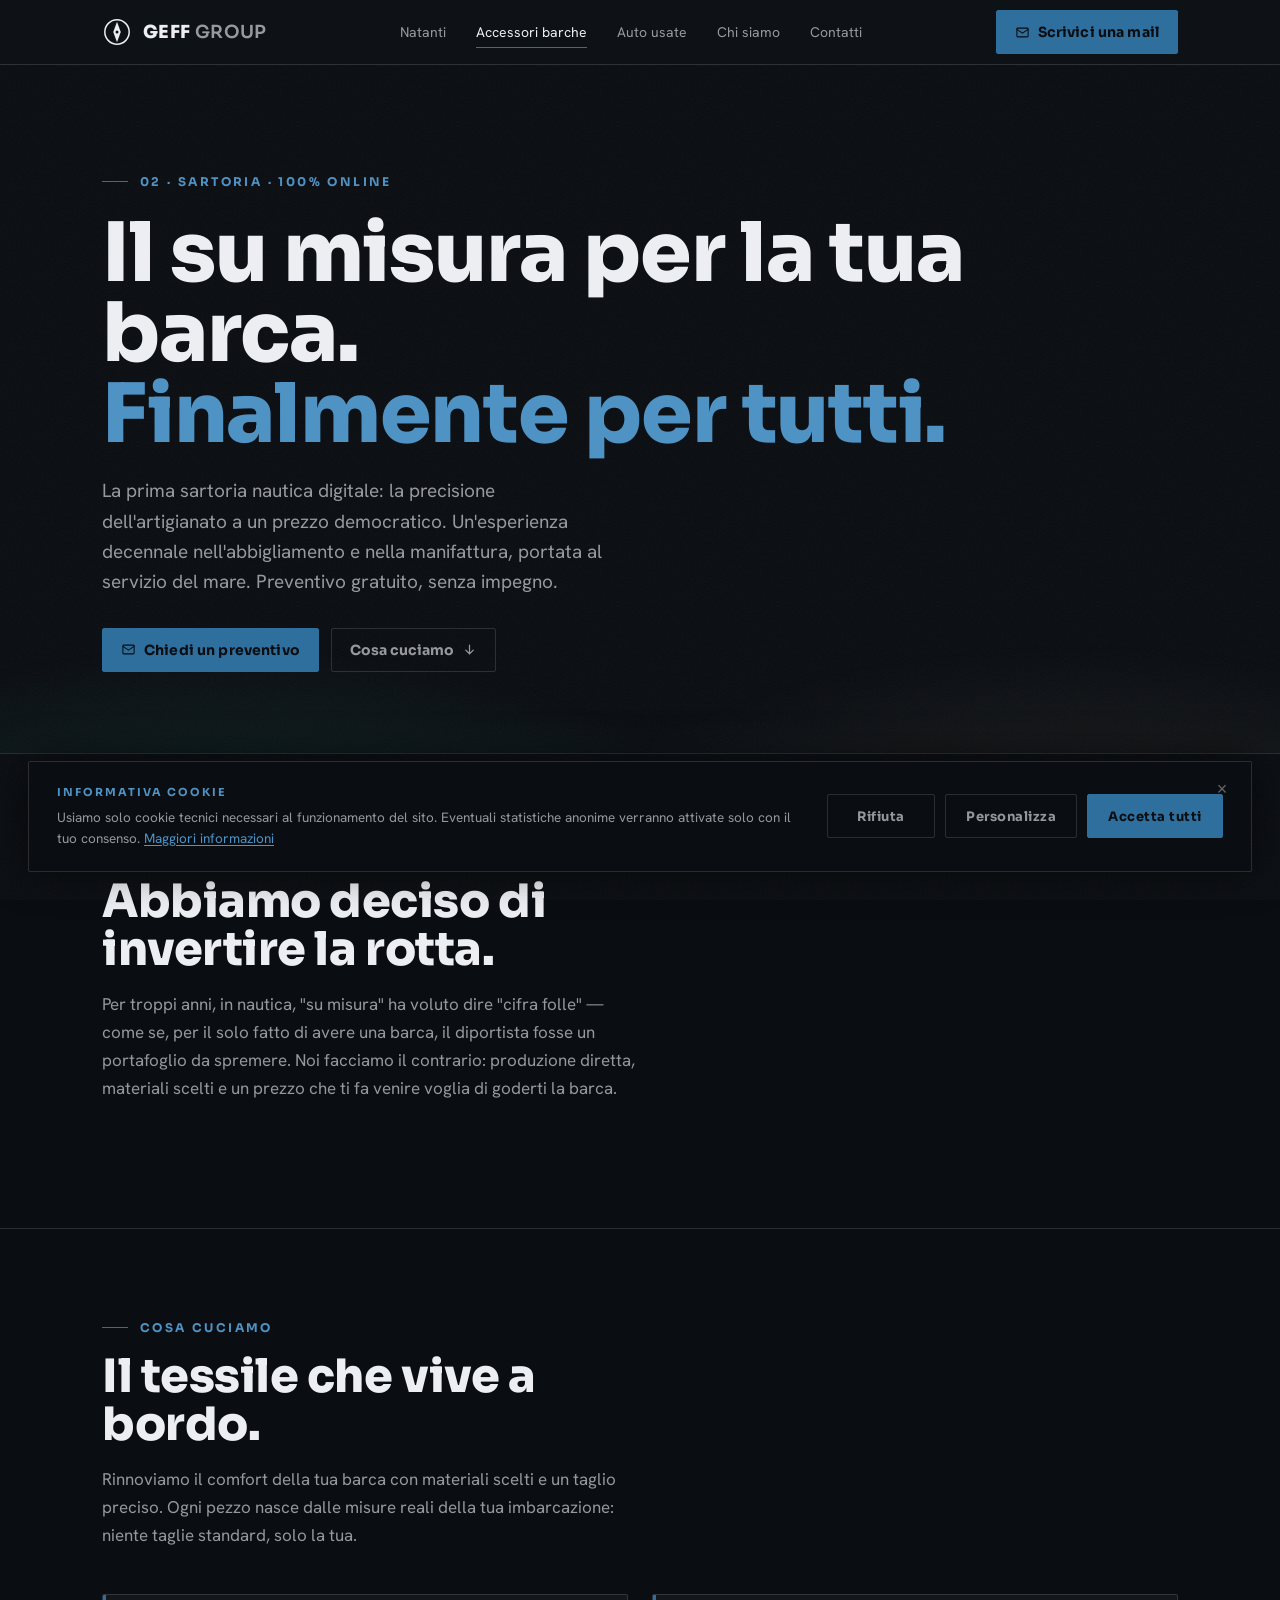
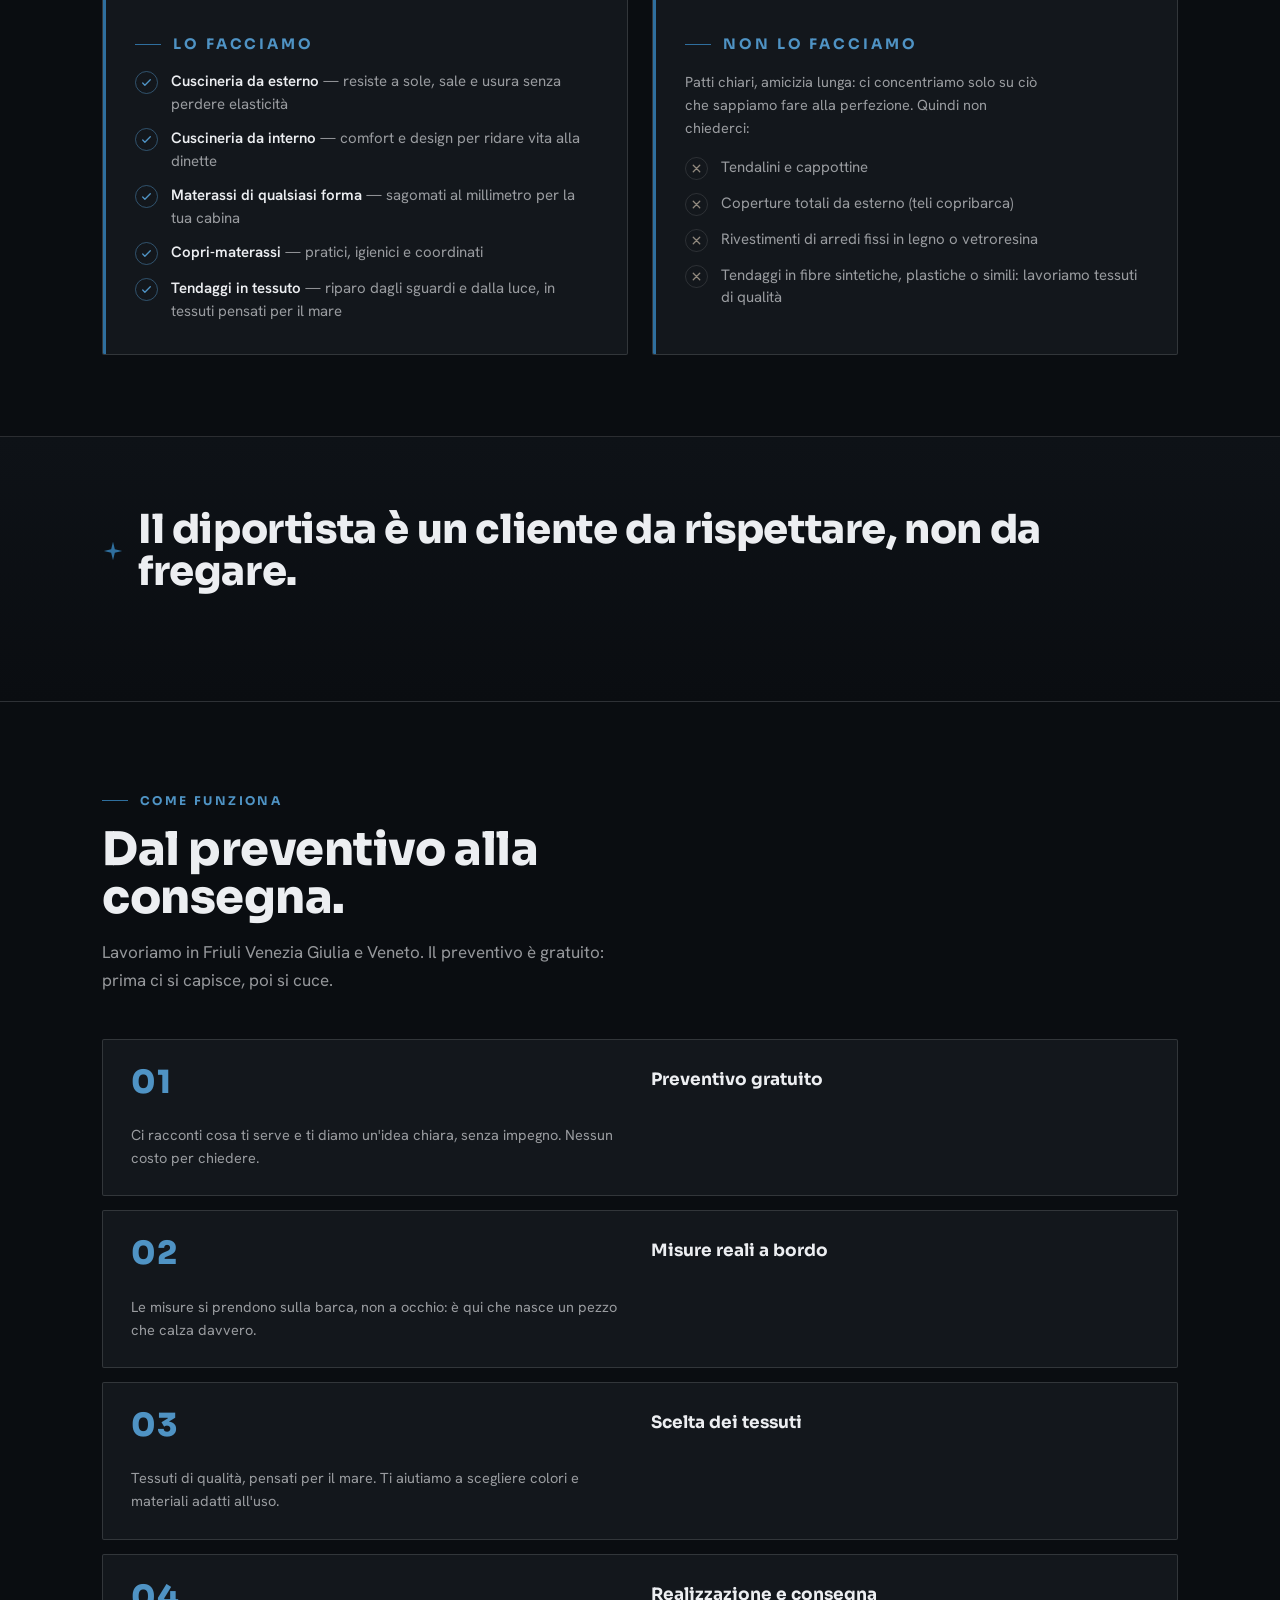
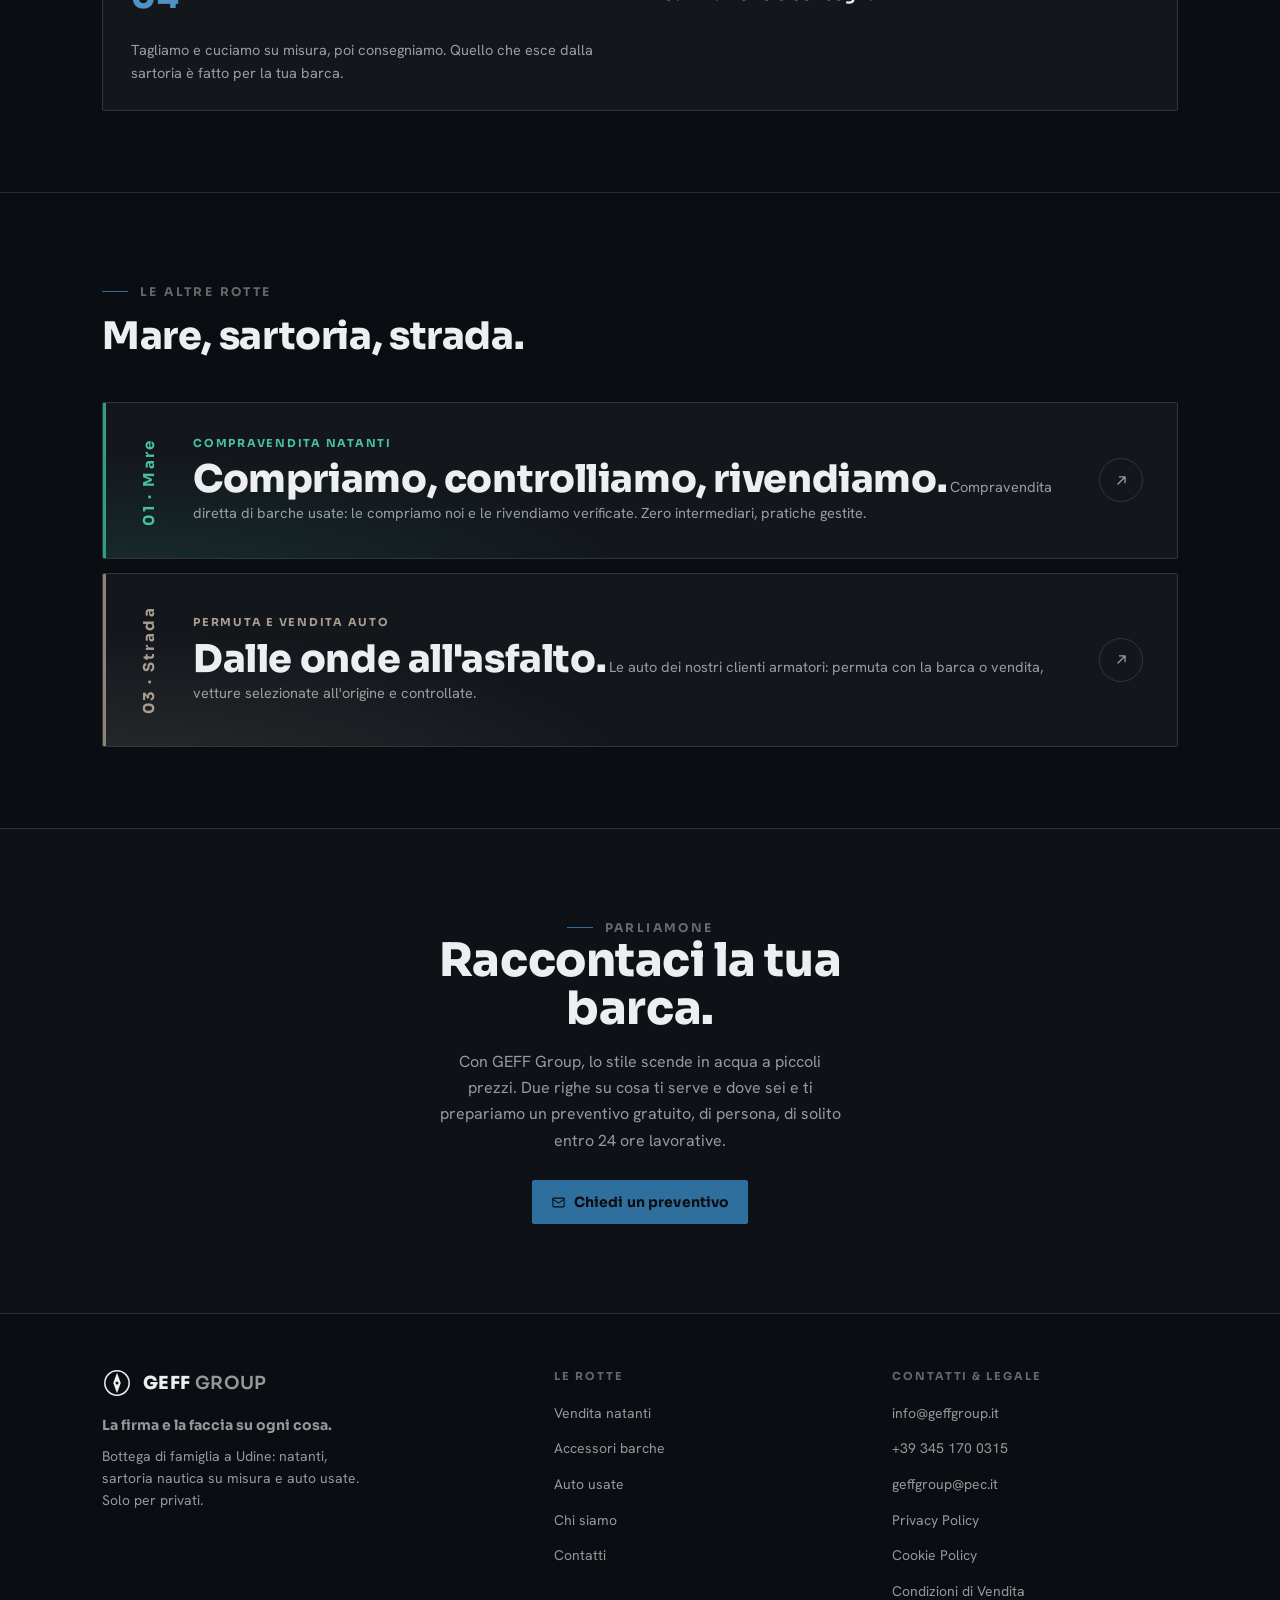
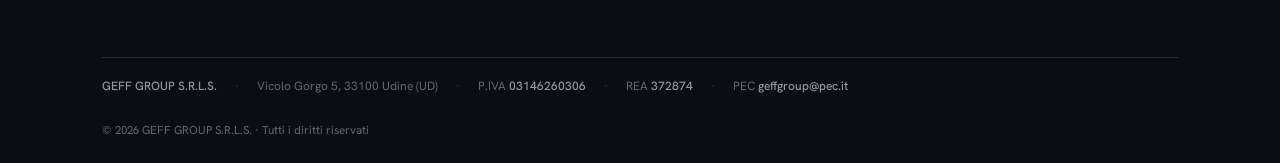
==== commit 3ff439f4: "style: tema "Adriatico" — font Sora+Hanken, accento blu, rimosso oro relacs Re-skin del sito (layout" ====
--- a/accessori-barche.html
+++ b/accessori-barche.html
@@ -17,7 +17,7 @@
 <link rel="icon" type="image/svg+xml" href="assets/favicon.svg">
 <link rel="preconnect" href="https://fonts.googleapis.com">
 <link rel="preconnect" href="https://fonts.gstatic.com" crossorigin>
-<link href="https://fonts.googleapis.com/css2?family=Bricolage+Grotesque:opsz,wght@12..96,400;12..96,600;12..96,700;12..96,800&family=Schibsted+Grotesk:wght@400;500;600&display=swap" rel="stylesheet">
+<link href="https://fonts.googleapis.com/css2?family=Sora:wght@400;600;700;800&family=Hanken+Grotesk:wght@400;500;700&display=swap" rel="stylesheet">
 <link rel="stylesheet" href="assets/css/style.css">
 </head>
 <body>
--- a/assets/css/style.css
+++ b/assets/css/style.css
@@ -2,24 +2,24 @@
    GEFF GROUP — foglio di stile condiviso
    Direzione: "La Bussola semplificata" — palette scura, segno bussola,
    le 3 rotte Mare / Sartoria / Strada come cuore visivo.
-   Font: Bricolage Grotesque (display) + Schibsted Grotesk (testo).
+   Font: Sora (display) + Hanken Grotesk (testo).
    ========================================================================= */
 
 /* ---- TOKENS (palette da "La Bussola") ---------------------------------- */
 :root{
-  --carbone:#14181d;
-  --carbone-2:#0f1318;
-  --inchiostro:#0b0e12;
-  --testo:#e8e6df;
-  --testo-soft:rgba(232,230,223,.62);
-  --testo-faint:rgba(232,230,223,.40);
-  --linea:rgba(232,230,223,.14);
-  --linea-soft:rgba(232,230,223,.07);
-
-  /* colori-zona dei 3 servizi */
-  --mare:#1f7a6e;       --mare-soft:#2e9c8d;
-  --sartoria:#c08a3c;   --sartoria-soft:#d6a558;
-  --strada:#6b7785;     --strada-soft:#8c98a6;
+  --carbone:#13171c;
+  --carbone-2:#0e1217;
+  --inchiostro:#0a0d11;
+  --testo:#eceef1;
+  --testo-soft:rgba(236,238,241,.62);
+  --testo-faint:rgba(236,238,241,.40);
+  --linea:rgba(236,238,241,.14);
+  --linea-soft:rgba(236,238,241,.07);
+
+  /* colori-zona dei 3 servizi (accento marchio = blu Adriatico) */
+  --mare:#2f9e86;       --mare-soft:#46c0a4;
+  --sartoria:#2f6f9e;   --sartoria-soft:#4f93c4;
+  --strada:#8c8377;     --strada-soft:#a89e90;
 
   --bordo-r:2px;
   --ease:cubic-bezier(.7,0,.18,1);
@@ -40,7 +40,7 @@
 body{
   background:var(--inchiostro);
   color:var(--testo);
-  font-family:"Schibsted Grotesk",system-ui,sans-serif;
+  font-family:"Hanken Grotesk",system-ui,sans-serif;
   font-size:16px;
   line-height:1.6;
   -webkit-font-smoothing:antialiased;
@@ -69,7 +69,7 @@
 .skip-link{
   position:absolute;left:12px;top:-60px;z-index:1000;
   background:var(--sartoria);color:var(--inchiostro);
-  font-family:"Bricolage Grotesque",sans-serif;font-weight:700;
+  font-family:"Sora",sans-serif;font-weight:700;
   padding:10px 16px;border-radius:var(--bordo-r);
   transition:top .2s ease;
 }
@@ -90,7 +90,7 @@
   padding-inline:var(--gutter);
 }
 .eyebrow{
-  font-family:"Bricolage Grotesque",sans-serif;
+  font-family:"Sora",sans-serif;
   font-size:12px;font-weight:700;
   letter-spacing:.2em;text-transform:uppercase;
   color:var(--testo-faint);
@@ -117,7 +117,7 @@
 .brand .mark .needle{transition:transform 1.1s var(--ease)}
 .brand:hover .mark .needle{transform:rotate(135deg)}
 .brand .name{
-  font-family:"Bricolage Grotesque",sans-serif;
+  font-family:"Sora",sans-serif;
   font-weight:800;font-size:clamp(15px,2vw,18px);
   letter-spacing:.02em;line-height:1;
 }
@@ -143,7 +143,7 @@
 .btn-cta{
   display:inline-flex;align-items:center;gap:8px;
   min-height:44px;padding:10px 18px;
-  font-family:"Bricolage Grotesque",sans-serif;
+  font-family:"Sora",sans-serif;
   font-weight:700;font-size:14px;letter-spacing:.01em;
   color:var(--inchiostro);background:var(--sartoria);
   border:1px solid var(--sartoria);border-radius:var(--bordo-r);
@@ -156,7 +156,7 @@
 .btn-ghost{
   display:inline-flex;align-items:center;gap:8px;
   min-height:44px;padding:10px 18px;
-  font-family:"Bricolage Grotesque",sans-serif;
+  font-family:"Sora",sans-serif;
   font-weight:700;font-size:14px;
   color:var(--testo-soft);background:transparent;
   border:1px solid var(--linea);border-radius:var(--bordo-r);
@@ -188,9 +188,9 @@
 .hero::after{
   content:"";position:absolute;inset:0;z-index:0;pointer-events:none;
   background:
-    radial-gradient(70% 60% at 18% 120%, rgba(31,122,110,.20), transparent 60%),
-    radial-gradient(70% 60% at 50% 130%, rgba(192,138,60,.16), transparent 60%),
-    radial-gradient(70% 60% at 84% 120%, rgba(107,119,133,.18), transparent 60%);
+    radial-gradient(70% 60% at 18% 120%, rgba(47,158,134,.20), transparent 60%),
+    radial-gradient(70% 60% at 50% 130%, rgba(47,111,158,.18), transparent 60%),
+    radial-gradient(70% 60% at 84% 120%, rgba(140,131,119,.18), transparent 60%);
 }
 .hero .container{position:relative;z-index:1}
 .hero-grid{
@@ -199,7 +199,7 @@
 }
 .hero-eyebrow{margin-bottom:22px}
 .hero-title{
-  font-family:"Bricolage Grotesque",sans-serif;
+  font-family:"Sora",sans-serif;
   font-weight:800;letter-spacing:-.015em;line-height:.98;
   font-size:clamp(40px,7vw,82px);
   color:var(--testo);margin-bottom:22px;
@@ -224,7 +224,7 @@
 .hero-compass .needle-n{fill:var(--sartoria)}
 .hero-compass .needle-s{fill:var(--strada)}
 .hero-compass .label{
-  font-family:"Bricolage Grotesque",sans-serif;font-weight:700;
+  font-family:"Sora",sans-serif;font-weight:700;
   font-size:7px;letter-spacing:.12em;fill:var(--testo-soft);
 }
 @media(prefers-reduced-motion:no-preference){
@@ -243,7 +243,7 @@
 .section-head{max-width:62ch;margin-bottom:clamp(32px,5vh,52px)}
 .section-head .eyebrow{margin-bottom:16px}
 .section-title{
-  font-family:"Bricolage Grotesque",sans-serif;
+  font-family:"Sora",sans-serif;
   font-weight:800;letter-spacing:-.01em;line-height:1.04;
   font-size:clamp(28px,4vw,46px);color:var(--testo);
 }
@@ -275,15 +275,15 @@
   content:"";position:absolute;left:0;top:0;bottom:0;width:3px;
   background:var(--zona);
 }
-.route[data-zona="mare"]{--zona:var(--mare);--zona-soft:var(--mare-soft);--zona-glow:rgba(31,122,110,.32)}
-.route[data-zona="sartoria"]{--zona:var(--sartoria);--zona-soft:var(--sartoria-soft);--zona-glow:rgba(192,138,60,.30)}
-.route[data-zona="strada"]{--zona:var(--strada);--zona-soft:var(--strada-soft);--zona-glow:rgba(107,119,133,.34)}
+.route[data-zona="mare"]{--zona:var(--mare);--zona-soft:var(--mare-soft);--zona-glow:rgba(47,158,134,.32)}
+.route[data-zona="sartoria"]{--zona:var(--sartoria);--zona-soft:var(--sartoria-soft);--zona-glow:rgba(47,111,158,.30)}
+.route[data-zona="strada"]{--zona:var(--strada);--zona-soft:var(--strada-soft);--zona-glow:rgba(140,131,119,.34)}
 
 .route:hover{transform:translateY(-3px);border-color:color-mix(in srgb,var(--zona) 55%, var(--linea))}
 .route:hover::before{opacity:.9}
 
 .route-index{
-  font-family:"Bricolage Grotesque",sans-serif;
+  font-family:"Sora",sans-serif;
   font-weight:700;font-size:clamp(13px,1.3vw,15px);
   letter-spacing:.16em;color:var(--zona-soft);
   writing-mode:vertical-rl;transform:rotate(180deg);
@@ -291,12 +291,12 @@
 }
 .route-body{min-width:0}
 .route-kicker{
-  font-family:"Bricolage Grotesque",sans-serif;
+  font-family:"Sora",sans-serif;
   font-size:11px;font-weight:700;letter-spacing:.16em;text-transform:uppercase;
   color:var(--zona-soft);display:block;margin-bottom:8px;
 }
 .route-title{
-  font-family:"Bricolage Grotesque",sans-serif;
+  font-family:"Sora",sans-serif;
   font-weight:800;font-size:clamp(24px,3.2vw,38px);
   line-height:1;color:var(--testo);margin-bottom:10px;letter-spacing:-.01em;
 }
@@ -335,8 +335,8 @@
 .family-figure::after{
   content:"";position:absolute;inset:0;z-index:0;pointer-events:none;
   background:
-    radial-gradient(60% 80% at 20% 0%, rgba(31,122,110,.16), transparent 55%),
-    radial-gradient(60% 80% at 90% 100%, rgba(192,138,60,.16), transparent 55%);
+    radial-gradient(60% 80% at 20% 0%, rgba(47,158,134,.16), transparent 55%),
+    radial-gradient(60% 80% at 90% 100%, rgba(47,111,158,.16), transparent 55%);
 }
 .family-figure .duo{position:relative;z-index:1;display:flex;gap:14px;flex-wrap:wrap}
 .duo-card{
@@ -344,7 +344,7 @@
   padding:16px 16px 18px;background:rgba(11,14,18,.5);
 }
 .duo-card .role{
-  font-family:"Bricolage Grotesque",sans-serif;font-weight:700;
+  font-family:"Sora",sans-serif;font-weight:700;
   font-size:11px;letter-spacing:.14em;text-transform:uppercase;
   margin-bottom:8px;display:flex;align-items:center;gap:8px;
 }
@@ -356,7 +356,7 @@
 
 .family-copy .eyebrow{margin-bottom:16px}
 .family-title{
-  font-family:"Bricolage Grotesque",sans-serif;
+  font-family:"Sora",sans-serif;
   font-weight:800;font-size:clamp(26px,3.6vw,40px);
   line-height:1.05;letter-spacing:-.01em;color:var(--testo);margin-bottom:16px;
 }
@@ -375,7 +375,7 @@
 .ethos .container{padding-block:clamp(48px,8vh,88px)}
 .ethos-grid{display:grid;grid-template-columns:repeat(3,1fr);gap:clamp(20px,3vw,40px)}
 .ethos-claim{
-  font-family:"Bricolage Grotesque",sans-serif;
+  font-family:"Sora",sans-serif;
   font-weight:800;font-size:clamp(24px,3.4vw,40px);
   line-height:1.05;letter-spacing:-.01em;color:var(--testo);
   margin-bottom:clamp(28px,4vh,44px);display:flex;align-items:center;gap:14px;
@@ -383,7 +383,7 @@
 .ethos-claim .star{color:var(--sartoria);flex:0 0 auto}
 .ethos-claim .star svg{width:22px;height:22px;display:block}
 .ethos-item .ethos-h{
-  font-family:"Bricolage Grotesque",sans-serif;font-weight:700;
+  font-family:"Sora",sans-serif;font-weight:700;
   font-size:16px;color:var(--testo);margin-bottom:10px;
   display:flex;align-items:center;gap:10px;
 }
@@ -397,7 +397,7 @@
   gap:clamp(28px,5vw,64px);align-items:start;
 }
 .contact-title{
-  font-family:"Bricolage Grotesque",sans-serif;
+  font-family:"Sora",sans-serif;
   font-weight:800;font-size:clamp(28px,4vw,46px);
   line-height:1.04;letter-spacing:-.01em;color:var(--testo);margin-bottom:16px;
 }
@@ -415,7 +415,7 @@
 }
 .contact-card svg{width:20px;height:20px;flex:0 0 auto;color:var(--testo-faint);transition:color .25s}
 .contact-card .cc-label{
-  font-family:"Bricolage Grotesque",sans-serif;font-size:11px;font-weight:700;
+  font-family:"Sora",sans-serif;font-size:11px;font-weight:700;
   letter-spacing:.14em;text-transform:uppercase;color:var(--testo-faint);display:block;margin-bottom:3px;
 }
 .contact-card .cc-value{color:var(--testo);font-size:15px;word-break:break-word}
@@ -434,12 +434,12 @@
 }
 .footer-brand .brand{margin-bottom:16px}
 .footer-claim{
-  font-family:"Bricolage Grotesque",sans-serif;font-weight:700;
+  font-family:"Sora",sans-serif;font-weight:700;
   font-size:18px;color:var(--testo);line-height:1.3;max-width:30ch;margin-bottom:8px;
 }
 .footer-brand p{color:var(--testo-soft);font-size:14px;line-height:1.6;max-width:34ch}
 .footer-col h4{
-  font-family:"Bricolage Grotesque",sans-serif;font-size:11px;font-weight:700;
+  font-family:"Sora",sans-serif;font-size:11px;font-weight:700;
   letter-spacing:.18em;text-transform:uppercase;color:var(--testo-faint);margin-bottom:14px;
 }
 .footer-col ul{list-style:none;display:grid;gap:10px}
@@ -482,7 +482,7 @@
 .modal-close:hover{color:var(--testo);border-color:var(--linea)}
 .modal-eyebrow{margin-bottom:14px}
 .modal-title{
-  font-family:"Bricolage Grotesque",sans-serif;font-weight:800;
+  font-family:"Sora",sans-serif;font-weight:800;
   font-size:clamp(22px,3vw,30px);color:var(--testo);line-height:1.08;
   margin-bottom:8px;letter-spacing:-.01em;
 }
@@ -492,7 +492,7 @@
 .form-row{display:grid;grid-template-columns:1fr 1fr;gap:14px}
 .form-group{margin-bottom:16px}
 .form-label{
-  font-family:"Bricolage Grotesque",sans-serif;font-size:11px;font-weight:700;
+  font-family:"Sora",sans-serif;font-size:11px;font-weight:700;
   letter-spacing:.14em;text-transform:uppercase;color:var(--sartoria-soft);
   display:block;margin-bottom:7px;
 }
@@ -501,7 +501,7 @@
   width:100%;background:var(--inchiostro);
   border:1px solid var(--linea);border-radius:var(--bordo-r);
   color:var(--testo);padding:12px 14px;
-  font-family:"Schibsted Grotesk",system-ui,sans-serif;font-size:15px;
+  font-family:"Hanken Grotesk",system-ui,sans-serif;font-size:15px;
   transition:border-color .2s;outline:none;
 }
 .form-input::placeholder,.form-textarea::placeholder{color:var(--testo-faint)}
@@ -530,7 +530,7 @@
 
 .form-submit{
   width:100%;margin-top:18px;min-height:48px;
-  font-family:"Bricolage Grotesque",sans-serif;font-weight:700;font-size:15px;
+  font-family:"Sora",sans-serif;font-weight:700;font-size:15px;
   letter-spacing:.02em;color:var(--inchiostro);background:var(--sartoria);
   border:none;border-radius:var(--bordo-r);padding:14px;cursor:pointer;
   transition:filter .25s;
@@ -573,7 +573,7 @@
 .cb-inner{display:flex;align-items:center;gap:clamp(16px,3vw,28px);max-width:var(--maxw);margin-inline:auto;flex-wrap:wrap}
 .cb-text{flex:1;min-width:240px}
 .cb-text strong{
-  font-family:"Bricolage Grotesque",sans-serif;font-size:11px;font-weight:700;
+  font-family:"Sora",sans-serif;font-size:11px;font-weight:700;
   letter-spacing:.18em;text-transform:uppercase;color:var(--sartoria-soft);
   display:block;margin-bottom:6px;
 }
@@ -582,7 +582,7 @@
 .cb-text a:hover{color:var(--testo)}
 .cb-actions{display:flex;gap:10px;flex-shrink:0;flex-wrap:wrap}
 .cb-btn{
-  font-family:"Bricolage Grotesque",sans-serif;font-size:13px;font-weight:700;
+  font-family:"Sora",sans-serif;font-size:13px;font-weight:700;
   letter-spacing:.04em;padding:11px 20px;min-height:44px;cursor:pointer;
   border:1px solid transparent;border-radius:var(--bordo-r);min-width:108px;white-space:nowrap;
   transition:background .25s,color .25s,border-color .25s;
@@ -605,7 +605,7 @@
 }
 .cb-pref-info{flex:1;min-width:0}
 .cb-pref-info strong{
-  font-family:"Bricolage Grotesque",sans-serif;font-size:12px;font-weight:700;
+  font-family:"Sora",sans-serif;font-size:12px;font-weight:700;
   letter-spacing:.1em;text-transform:uppercase;color:var(--testo);display:block;margin-bottom:4px;
 }
 .cb-pref-info p{font-size:12.5px;line-height:1.5;color:var(--testo-soft)}
@@ -694,9 +694,9 @@
 /* Accento di zona a livello pagina: si imposta data-zona sul <main>, così
    eyebrow, numeri e bordi delle pagine seguono il colore del servizio.
    (la regola .route[data-zona] resta più specifica e non viene toccata) */
-[data-zona="mare"]    {--zona:var(--mare);    --zona-soft:var(--mare-soft);    --zona-glow:rgba(31,122,110,.30)}
-[data-zona="sartoria"]{--zona:var(--sartoria);--zona-soft:var(--sartoria-soft);--zona-glow:rgba(192,138,60,.28)}
-[data-zona="strada"]  {--zona:var(--strada);  --zona-soft:var(--strada-soft);  --zona-glow:rgba(107,119,133,.32)}
+[data-zona="mare"]    {--zona:var(--mare);    --zona-soft:var(--mare-soft);    --zona-glow:rgba(47,158,134,.30)}
+[data-zona="sartoria"]{--zona:var(--sartoria);--zona-soft:var(--sartoria-soft);--zona-glow:rgba(47,111,158,.28)}
+[data-zona="strada"]  {--zona:var(--strada);  --zona-soft:var(--strada-soft);  --zona-glow:rgba(140,131,119,.32)}
 
 /* eyebrow che prende il colore-zona invece del grigio neutro */
 .eyebrow.zona{color:var(--zona-soft)}
@@ -716,11 +716,11 @@
 .step:hover{border-color:color-mix(in srgb,var(--zona,var(--sartoria)) 45%,var(--linea));transform:translateY(-2px)}
 .step::before{
   counter-increment:step;content:counter(step,decimal-leading-zero);
-  font-family:"Bricolage Grotesque",sans-serif;font-weight:800;
+  font-family:"Sora",sans-serif;font-weight:800;
   font-size:clamp(22px,3vw,32px);color:var(--zona-soft,var(--sartoria-soft));
   line-height:1;letter-spacing:.02em;
 }
-.step h3{font-family:"Bricolage Grotesque",sans-serif;font-weight:700;font-size:17px;color:var(--testo);margin-bottom:6px}
+.step h3{font-family:"Sora",sans-serif;font-weight:700;font-size:17px;color:var(--testo);margin-bottom:6px}
 .step p{font-size:14.5px;line-height:1.6;color:var(--testo-soft);max-width:62ch}
 
 /* DUE PERCORSI / PANNELLI affiancati */
@@ -732,7 +732,7 @@
 }
 .panel::after{content:"";position:absolute;left:0;top:0;bottom:0;width:3px;background:var(--zona,var(--sartoria))}
 .panel .eyebrow{margin-bottom:14px}
-.panel h3{font-family:"Bricolage Grotesque",sans-serif;font-weight:800;font-size:clamp(20px,2.6vw,26px);color:var(--testo);margin-bottom:12px;line-height:1.1;letter-spacing:-.01em}
+.panel h3{font-family:"Sora",sans-serif;font-weight:800;font-size:clamp(20px,2.6vw,26px);color:var(--testo);margin-bottom:12px;line-height:1.1;letter-spacing:-.01em}
 .panel > p{font-size:14.5px;line-height:1.6;color:var(--testo-soft);margin-bottom:16px;max-width:46ch}
 
 /* CHECKLIST — cosa facciamo / cosa no */
@@ -749,12 +749,12 @@
   display:grid;grid-template-columns:auto 1fr;gap:14px;align-items:start;
   border:1px dashed color-mix(in srgb,var(--sartoria) 50%,var(--linea));
   border-left:3px solid var(--sartoria);
-  background:rgba(192,138,60,.06);border-radius:var(--bordo-r);
+  background:rgba(47,111,158,.06);border-radius:var(--bordo-r);
   padding:16px 18px;margin-top:24px;
 }
 .note-draft .ico{color:var(--sartoria-soft);flex:0 0 auto;margin-top:2px}
 .note-draft .ico svg{width:20px;height:20px}
-.note-draft .label{font-family:"Bricolage Grotesque",sans-serif;font-weight:700;font-size:11px;letter-spacing:.14em;text-transform:uppercase;color:var(--sartoria-soft);display:block;margin-bottom:5px}
+.note-draft .label{font-family:"Sora",sans-serif;font-weight:700;font-size:11px;letter-spacing:.14em;text-transform:uppercase;color:var(--sartoria-soft);display:block;margin-bottom:5px}
 .note-draft p{font-size:13.5px;line-height:1.55;color:var(--testo-soft)}
 .note-draft a{color:var(--sartoria-soft);text-decoration:underline;text-underline-offset:2px}
 
@@ -782,22 +782,22 @@
 }
 .lettera::before{
   content:"";position:absolute;inset:0;z-index:-1;
-  background:radial-gradient(90% 130% at 50% 125%,var(--zona-glow,rgba(192,138,60,.28)),transparent 66%);
+  background:radial-gradient(90% 130% at 50% 125%,var(--zona-glow,rgba(47,111,158,.28)),transparent 66%);
   opacity:.5;transition:opacity .35s var(--ease);
 }
 .lettera:hover{transform:translateY(-3px);border-color:color-mix(in srgb,var(--zona,var(--sartoria)) 50%,var(--linea))}
 .lettera:hover::before{opacity:.95}
 .lettera .big{
-  display:block;font-family:"Bricolage Grotesque",sans-serif;font-weight:800;
+  display:block;font-family:"Sora",sans-serif;font-weight:800;
   font-size:clamp(46px,8vw,76px);line-height:.85;letter-spacing:-.02em;
   color:var(--zona-soft,var(--sartoria-soft));
 }
 .lettera .nome{
-  display:block;font-family:"Bricolage Grotesque",sans-serif;font-weight:700;
+  display:block;font-family:"Sora",sans-serif;font-weight:700;
   font-size:clamp(15px,1.7vw,18px);color:var(--testo);margin-top:12px;
 }
 .lettera .rel{
-  display:block;font-family:"Bricolage Grotesque",sans-serif;font-weight:700;
+  display:block;font-family:"Sora",sans-serif;font-weight:700;
   font-size:10.5px;letter-spacing:.14em;text-transform:uppercase;
   color:var(--testo-faint);margin-top:5px;
 }
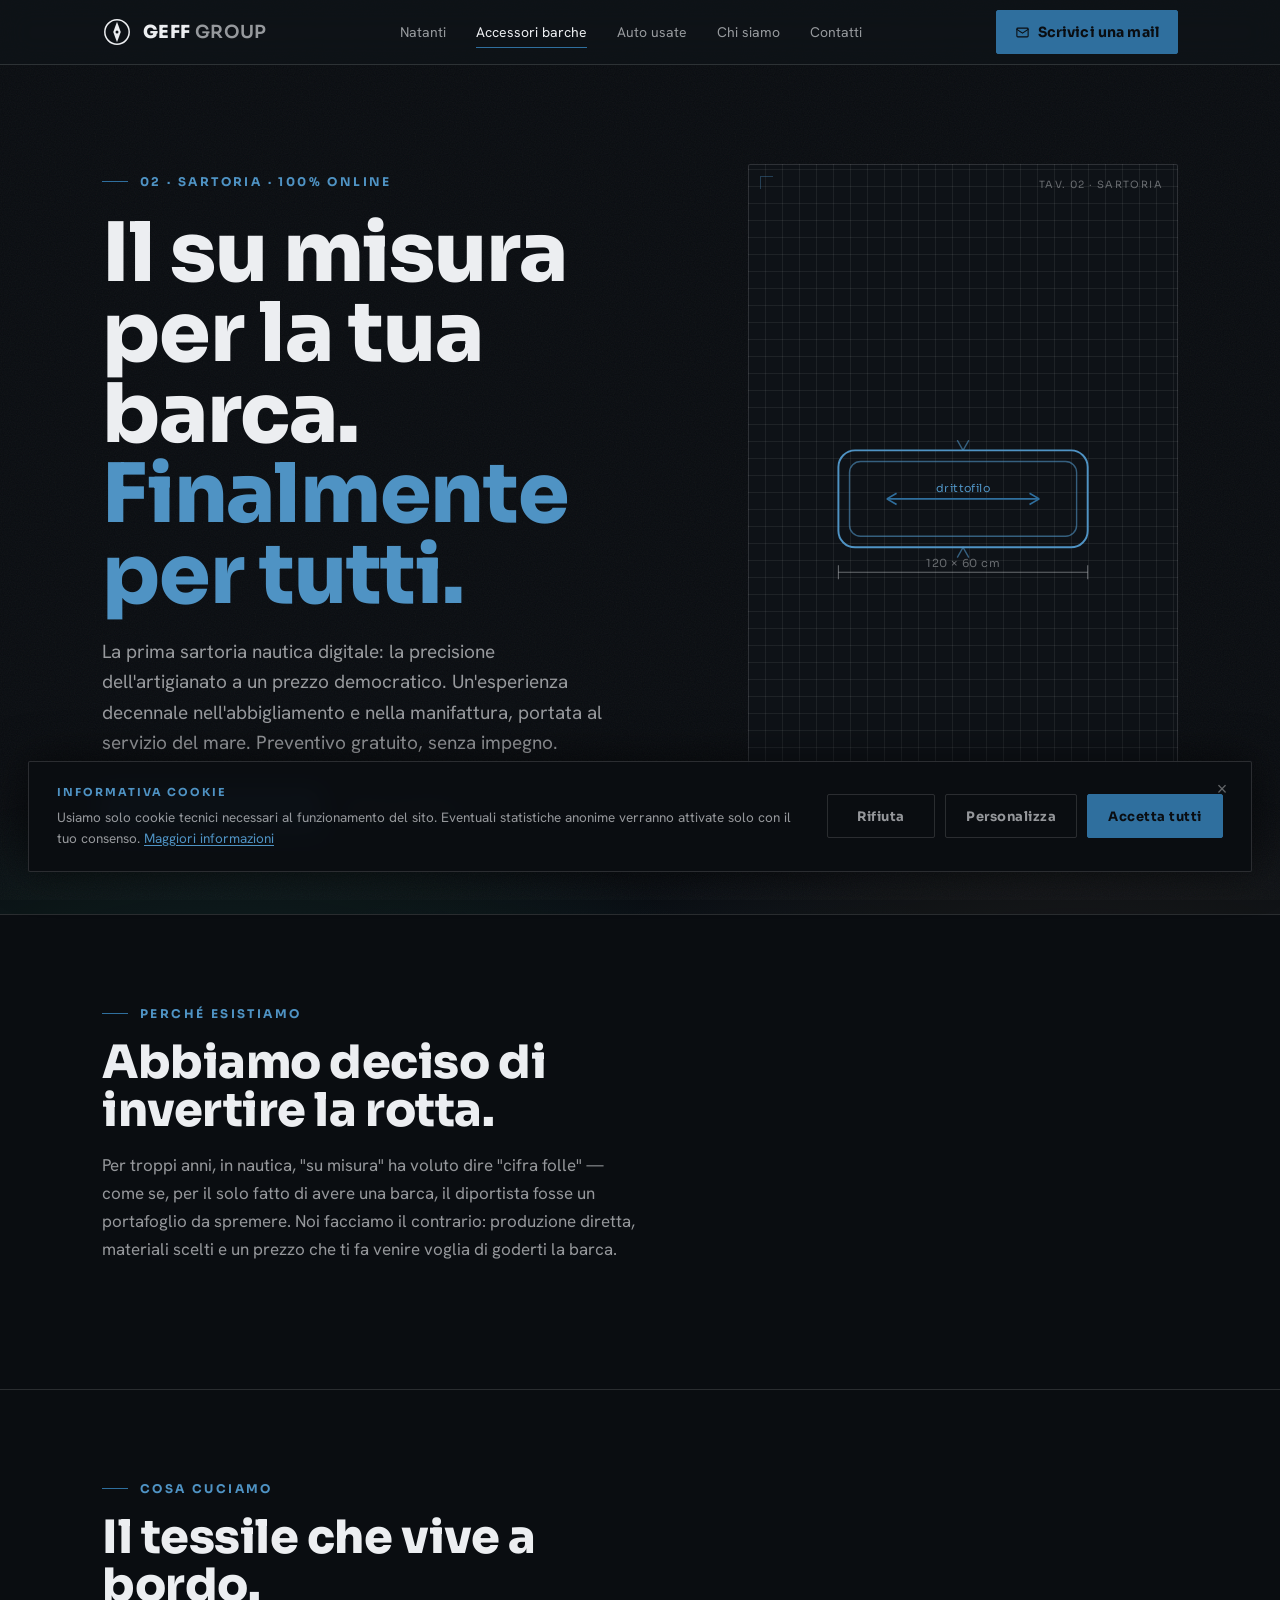
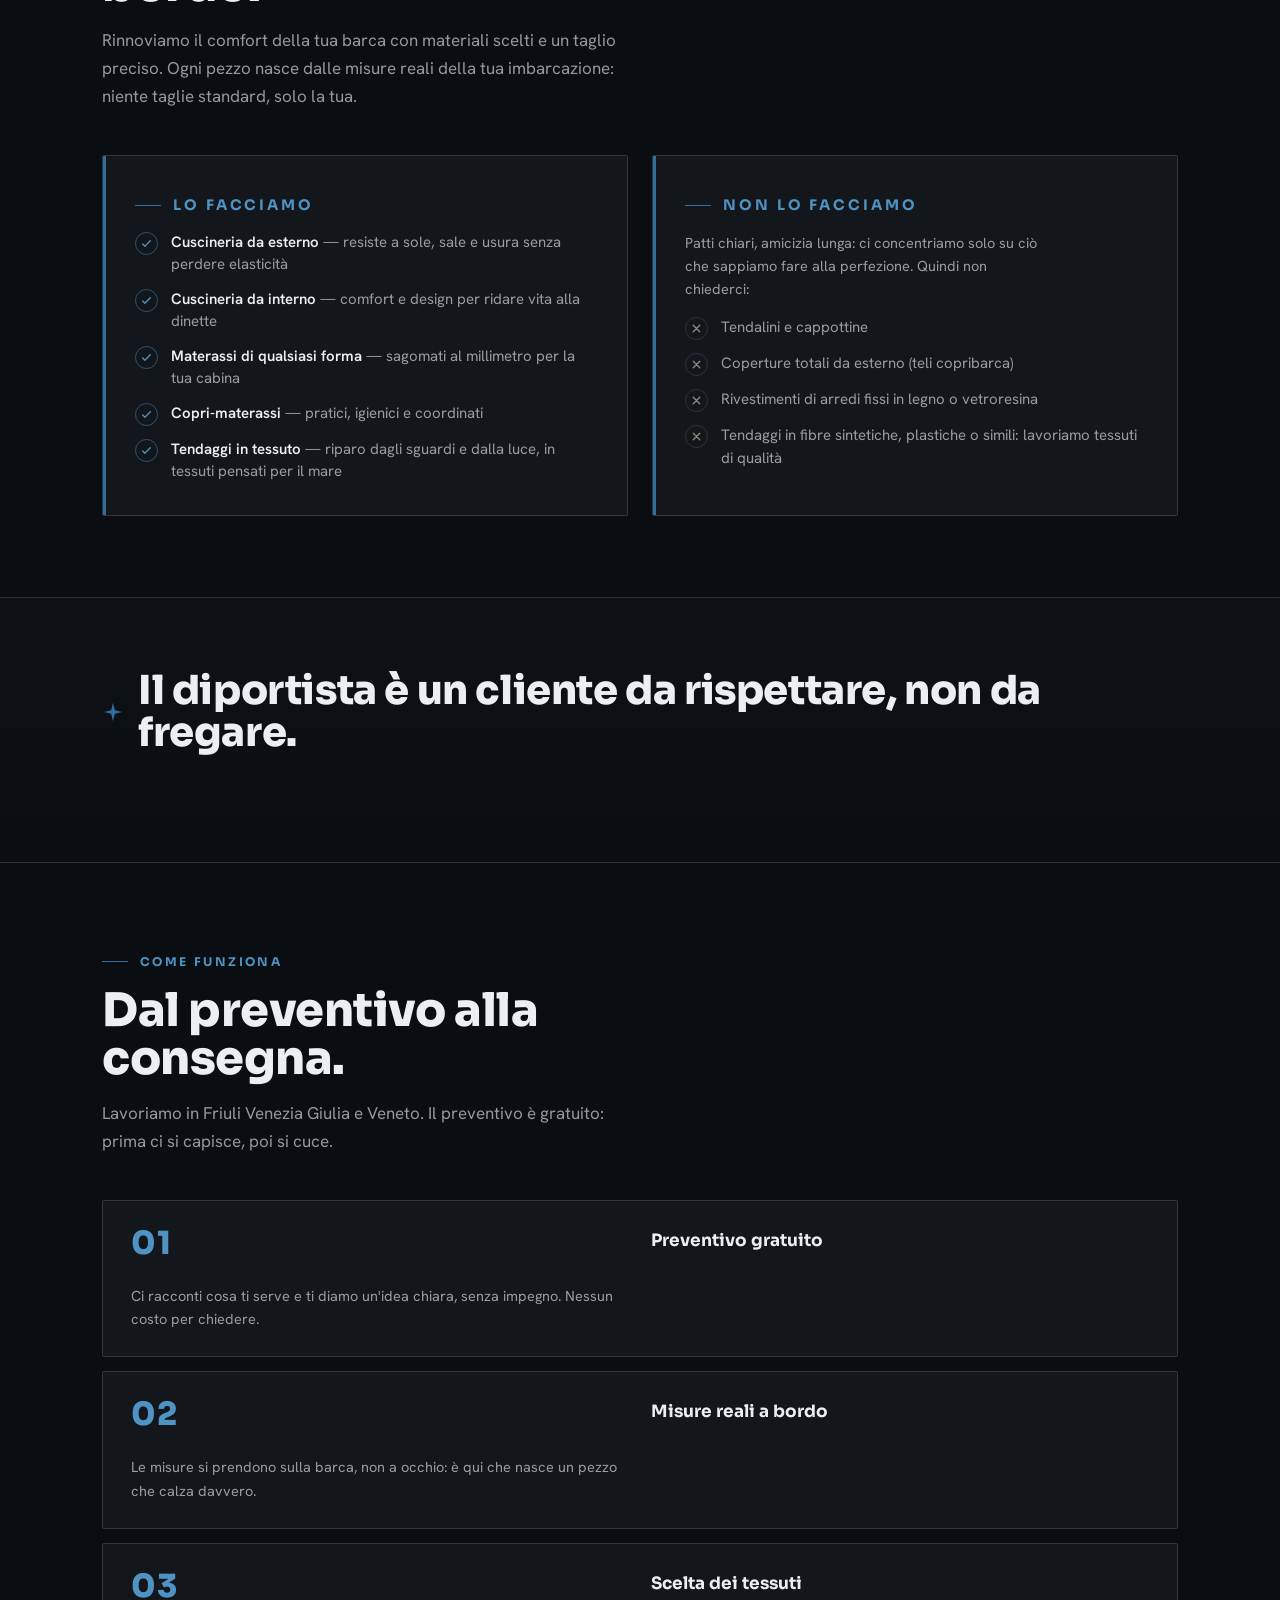
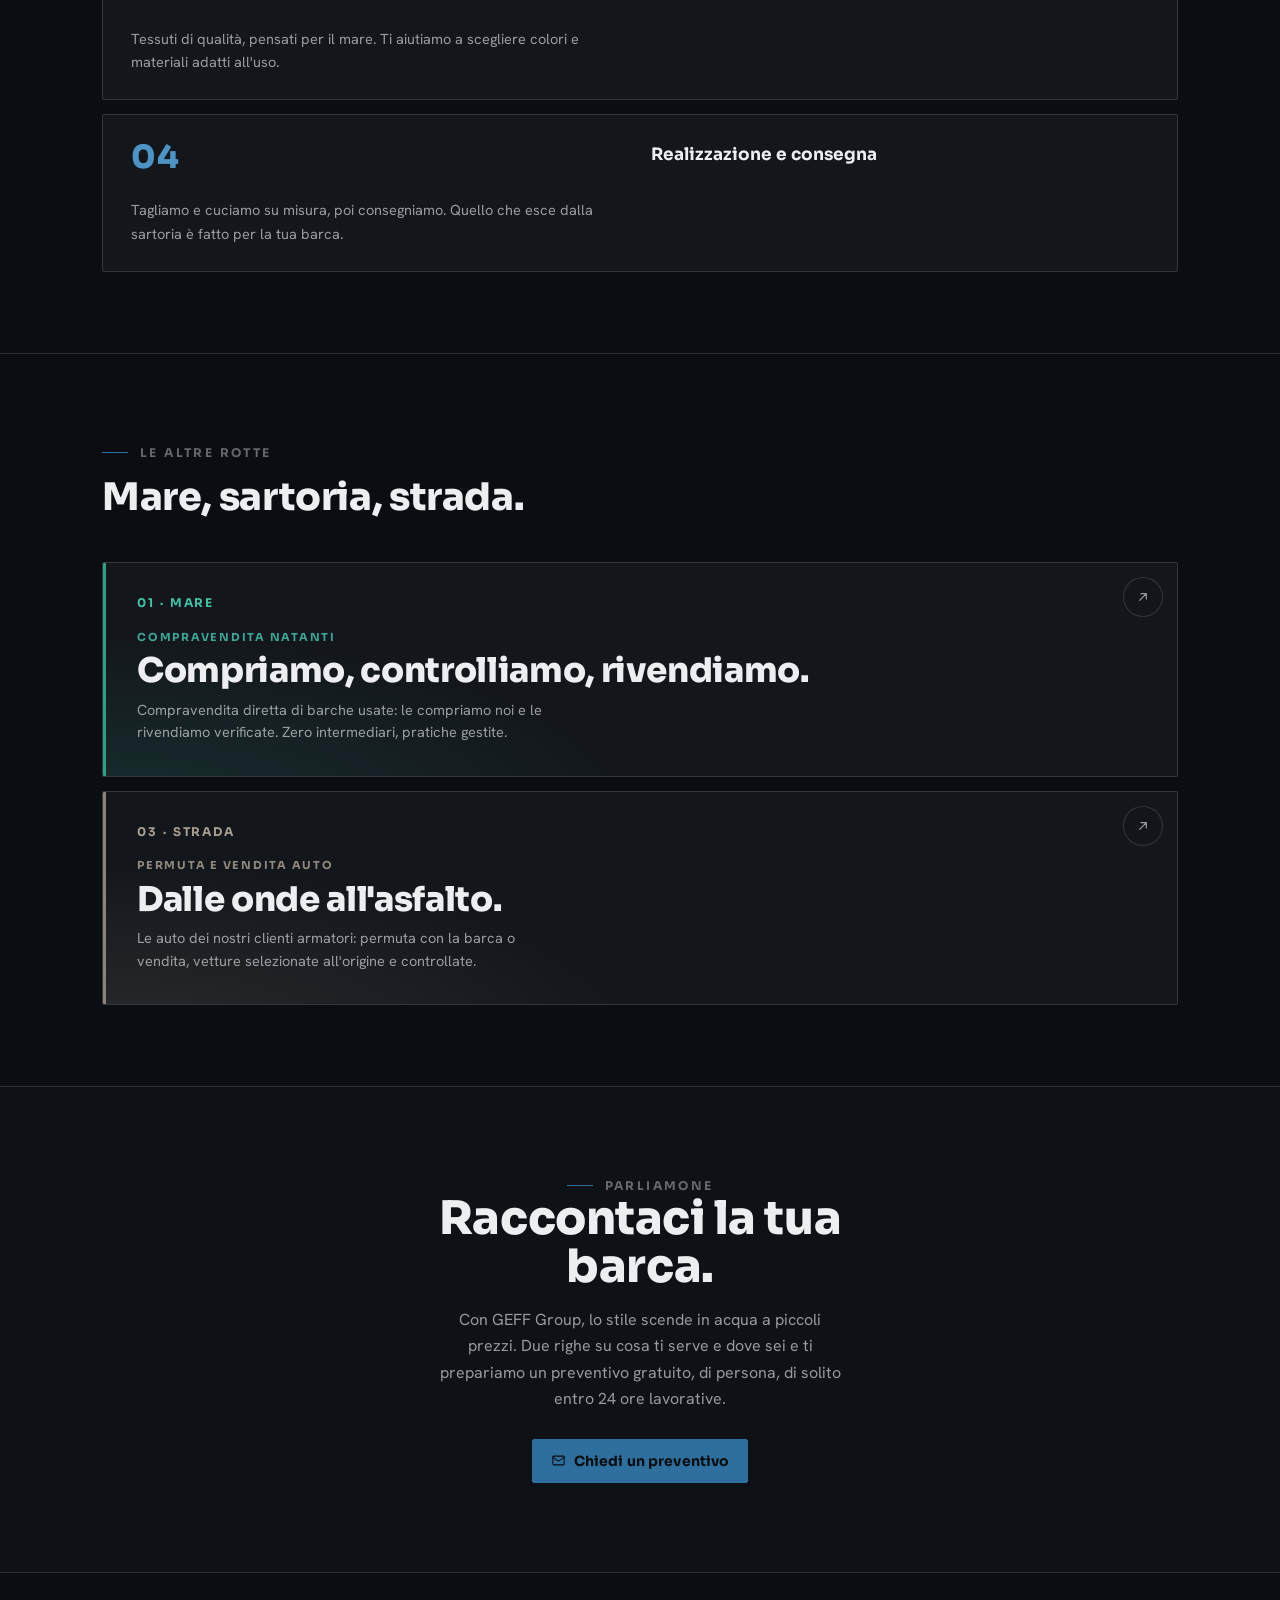
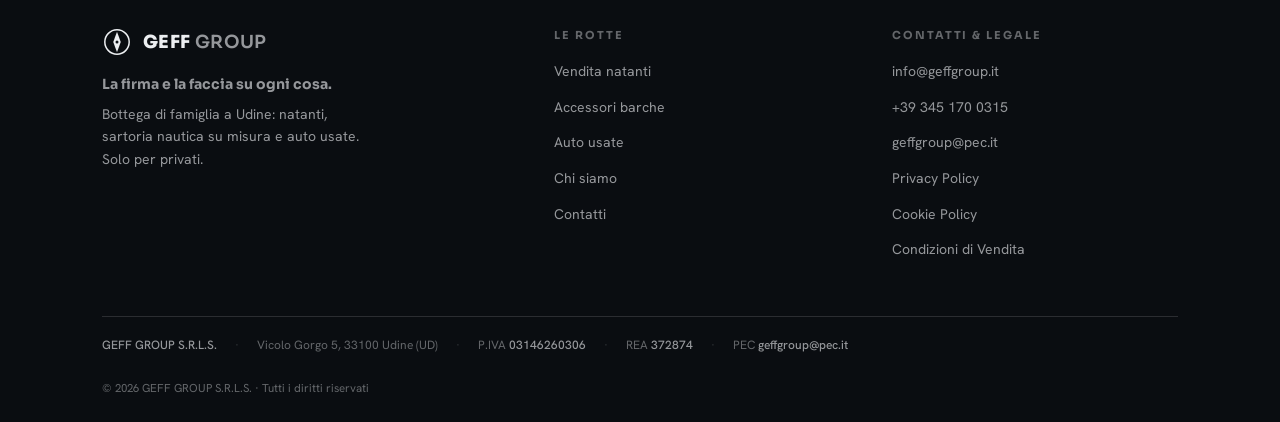
==== commit 871ab23c: "feat: tavole tecniche blueprint per «Le rotte» e hero delle 3 pagine servizio Co-Authored-By: Claude" ====
--- a/accessori-barche.html
+++ b/accessori-barche.html
@@ -62,21 +62,41 @@
 
 <main id="main" data-zona="sartoria">
 
-  <!-- HERO -->
+  <!-- HERO — il cartamodello si disegna al load e resta come intestazione (modo C) -->
   <section class="hero">
     <div class="container">
-      <p class="eyebrow zona hero-eyebrow rv">02 · Sartoria · 100% online</p>
-      <h1 class="hero-title rv rv-d1">Il su misura per la tua barca.<em>Finalmente per tutti.</em></h1>
-      <p class="hero-lead rv rv-d2">La prima sartoria nautica digitale: la precisione dell'artigianato a un prezzo democratico. Un'esperienza decennale nell'abbigliamento e nella manifattura, portata al servizio del mare. Preventivo gratuito, senza impegno.</p>
-      <div class="hero-ctas rv rv-d3">
-        <button class="btn-cta" type="button" data-open-modal="modal-contatto">
-          <svg viewBox="0 0 24 24" fill="none" stroke="currentColor" stroke-width="1.7" stroke-linecap="round" stroke-linejoin="round" aria-hidden="true"><rect x="3" y="5" width="18" height="14" rx="1.5"/><path d="m3 7 9 6 9-6"/></svg>
-          Chiedi un preventivo
-        </button>
-        <a class="btn-ghost" href="#cosa-cuciamo">
-          Cosa cuciamo
-          <svg viewBox="0 0 24 24" fill="none" stroke="currentColor" stroke-width="2" stroke-linecap="round" stroke-linejoin="round" aria-hidden="true"><path d="M12 5v14M6 13l6 6 6-6"/></svg>
-        </a>
+      <div class="hero-grid">
+        <div>
+          <p class="eyebrow zona hero-eyebrow rv">02 · Sartoria · 100% online</p>
+          <h1 class="hero-title rv rv-d1">Il su misura per la tua barca.<em>Finalmente per tutti.</em></h1>
+          <p class="hero-lead rv rv-d2">La prima sartoria nautica digitale: la precisione dell'artigianato a un prezzo democratico. Un'esperienza decennale nell'abbigliamento e nella manifattura, portata al servizio del mare. Preventivo gratuito, senza impegno.</p>
+          <div class="hero-ctas rv rv-d3">
+            <button class="btn-cta" type="button" data-open-modal="modal-contatto">
+              <svg viewBox="0 0 24 24" fill="none" stroke="currentColor" stroke-width="1.7" stroke-linecap="round" stroke-linejoin="round" aria-hidden="true"><rect x="3" y="5" width="18" height="14" rx="1.5"/><path d="m3 7 9 6 9-6"/></svg>
+              Chiedi un preventivo
+            </button>
+            <a class="btn-ghost" href="#cosa-cuciamo">
+              Cosa cuciamo
+              <svg viewBox="0 0 24 24" fill="none" stroke="currentColor" stroke-width="2" stroke-linecap="round" stroke-linejoin="round" aria-hidden="true"><path d="M12 5v14M6 13l6 6 6-6"/></svg>
+            </a>
+          </div>
+        </div>
+
+        <!-- tavola tecnica: cartamodello di cuscino con quote, si traccia al caricamento -->
+        <div class="hero-draw" aria-hidden="true">
+          <span class="tav">Tav. 02 · Sartoria</span>
+          <svg viewBox="0 0 260 150" role="img" aria-label="Cartamodello di cuscino con quote">
+            <rect class="ln" pathLength="1" style="--hd:.05s" x="40" y="40" width="180" height="70" rx="12"/>
+            <rect class="ln thin" pathLength="1" style="--hd:.45s" x="48" y="48" width="164" height="54" rx="8" stroke-dasharray="4 4"/>
+            <path class="ln thin" pathLength="1" style="--hd:.55s" d="M130 40 L126 33 M130 40 L134 33 M130 110 L126 117 M130 110 L134 117"/>
+            <path class="dimb" pathLength="1" style="--hd:.7s" d="M75 75 L185 75"/>
+            <path class="dimb" pathLength="1" style="--hd:.78s" d="M75 75 L82 71 M75 75 L82 79 M185 75 L178 71 M185 75 L178 79"/>
+            <text class="qt qtb" x="130" y="70" text-anchor="middle">drittofilo</text>
+            <path class="dim" pathLength="1" style="--hd:.86s" d="M40 128 L220 128"/>
+            <path class="dim" pathLength="1" style="--hd:.92s" d="M40 123 L40 133 M220 123 L220 133"/>
+            <text class="qt" x="130" y="124" text-anchor="middle">120 × 60 cm</text>
+          </svg>
+        </div>
       </div>
     </div>
   </section>
--- a/assets/css/style.css
+++ b/assets/css/style.css
@@ -254,11 +254,13 @@
 
 /* ---- LE 3 ROTTE (cuore visivo, versione scrollabile) ------------------ */
 .routes{display:grid;gap:14px}
+/* Ogni rotta = una "tavola" da disegno tecnico: a sinistra il disegno
+   (scafo / cartamodello / profilo auto con quote), a destra il testo.
+   Resta un link alla pagina di servizio; mantiene il colore-zona. */
 .route{
   position:relative;overflow:hidden;isolation:isolate;
-  display:grid;grid-template-columns:auto 1fr auto;
-  align-items:center;gap:clamp(16px,3vw,32px);
-  padding:clamp(22px,3vw,32px) clamp(20px,3vw,34px);
+  display:grid;grid-template-columns:minmax(0,300px) 1fr;
+  align-items:stretch;gap:0;
   background:var(--carbone);
   border:1px solid var(--linea);border-radius:var(--bordo-r);
   color:inherit;
@@ -273,7 +275,7 @@
 /* barra di colore-zona a sinistra, come segnaletica */
 .route::after{
   content:"";position:absolute;left:0;top:0;bottom:0;width:3px;
-  background:var(--zona);
+  background:var(--zona);z-index:1;
 }
 .route[data-zona="mare"]{--zona:var(--mare);--zona-soft:var(--mare-soft);--zona-glow:rgba(47,158,134,.32)}
 .route[data-zona="sartoria"]{--zona:var(--sartoria);--zona-soft:var(--sartoria-soft);--zona-glow:rgba(47,111,158,.30)}
@@ -282,42 +284,102 @@
 .route:hover{transform:translateY(-3px);border-color:color-mix(in srgb,var(--zona) 55%, var(--linea))}
 .route:hover::before{opacity:.9}
 
+/* Le "altre rotte" delle pagine di servizio sono link SENZA disegno:
+   restano schede pulite a colonna unica (niente colonna-disegno vuota).
+   Lì l'indice è figlio diretto di .route (riga 1 della griglia): gli do
+   la stessa spaziatura del corpo e avvicino il testo. */
+.route:not(:has(.route-draw)){grid-template-columns:1fr}
+.route:not(:has(.route-draw)) .route-index{
+  padding:clamp(22px,3vw,30px) clamp(20px,3vw,34px) 0;
+}
+.route:not(:has(.route-draw)) .route-body{justify-content:flex-start;padding-top:6px}
+
+/* ---- pannello disegno (cianografia leggera, coerente col carbone) ---- */
+.route-draw{
+  position:relative;
+  display:flex;align-items:center;justify-content:center;
+  padding:clamp(20px,3vw,30px);
+  background:
+    repeating-linear-gradient(0deg,transparent 0 15px,var(--linea-soft) 15px 16px),
+    repeating-linear-gradient(90deg,transparent 0 15px,var(--linea-soft) 15px 16px),
+    var(--carbone-2);
+  border-right:1px dashed var(--linea);
+}
+/* angoli a mirino, come su un disegno tecnico */
+.route-draw::before,.route-draw::after{
+  content:"";position:absolute;width:10px;height:10px;
+  border:1px solid color-mix(in srgb,var(--zona) 55%,var(--linea));opacity:.7;
+}
+.route-draw::before{top:9px;left:9px;border-right:none;border-bottom:none}
+.route-draw::after{bottom:9px;right:9px;border-left:none;border-top:none}
+.route-draw svg{width:100%;height:auto;max-height:150px;display:block}
+/* tratti del disegno: linea principale = colore-zona soft, quota = colore-zona */
+.route .ln{fill:none;stroke:var(--zona-soft);stroke-width:1.4;stroke-linecap:round;stroke-linejoin:round}
+.route .ln.thin{stroke-width:1;opacity:.6}
+.route .dim{fill:none;stroke:var(--testo-faint);stroke-width:.8}
+.route .dimb{fill:none;stroke:var(--zona);stroke-width:1.2}
+.route .qt{font-family:"Sora",sans-serif;font-size:8px;fill:var(--testo-faint);letter-spacing:.04em}
+.route .qtb{fill:var(--zona-soft)}
+
+.route-body{
+  position:relative;min-width:0;
+  padding:clamp(22px,3vw,32px) clamp(20px,3vw,34px);
+  display:flex;flex-direction:column;justify-content:center;
+}
 .route-index{
   font-family:"Sora",sans-serif;
-  font-weight:700;font-size:clamp(13px,1.3vw,15px);
-  letter-spacing:.16em;color:var(--zona-soft);
-  writing-mode:vertical-rl;transform:rotate(180deg);
-  align-self:stretch;display:flex;align-items:center;
-}
-.route-body{min-width:0}
+  font-weight:700;font-size:12px;
+  letter-spacing:.16em;text-transform:uppercase;color:var(--zona-soft);
+  margin-bottom:10px;
+}
 .route-kicker{
   font-family:"Sora",sans-serif;
   font-size:11px;font-weight:700;letter-spacing:.16em;text-transform:uppercase;
-  color:var(--zona-soft);display:block;margin-bottom:8px;
+  color:var(--zona-soft);display:block;margin-bottom:8px;opacity:.85;
 }
 .route-title{
   font-family:"Sora",sans-serif;
-  font-weight:800;font-size:clamp(24px,3.2vw,38px);
-  line-height:1;color:var(--testo);margin-bottom:10px;letter-spacing:-.01em;
+  font-weight:800;font-size:clamp(22px,3vw,34px);
+  line-height:1.02;color:var(--testo);margin-bottom:10px;letter-spacing:-.01em;
 }
 .route-desc{font-size:14.5px;line-height:1.55;color:var(--testo-soft);max-width:54ch}
 .route-tags{list-style:none;display:flex;flex-wrap:wrap;gap:7px;margin-top:14px}
 .route-tags li{
-  font-size:12px;color:var(--testo-soft);
+  font-family:"Sora",sans-serif;font-size:11px;letter-spacing:.04em;
+  color:var(--testo-soft);
   border:1px solid var(--linea);border-radius:var(--bordo-r);
   padding:5px 9px;background:rgba(255,255,255,.02);
 }
 .route-go{
-  width:44px;height:44px;flex:0 0 auto;
+  position:absolute;top:14px;right:14px;z-index:2;
+  width:40px;height:40px;flex:0 0 auto;
   border:1px solid var(--linea);border-radius:50%;
   display:grid;place-items:center;color:var(--testo-soft);
+  background:color-mix(in srgb,var(--carbone) 70%,transparent);
   transition:transform .4s var(--ease),border-color .35s,color .35s,background .35s;
 }
-.route-go svg{width:17px;height:17px}
+.route-go svg{width:16px;height:16px}
 .route:hover .route-go{
   background:var(--zona);border-color:var(--zona);color:var(--inchiostro);
   transform:rotate(45deg);
 }
+
+/* movimento: il disegno si "traccia" quando la rotta entra nello scroll.
+   Lo stato "non tracciato" si attiva SOLO quando il reveal è realmente in
+   gioco (.rv-pre lo aggiunge main.js solo se IntersectionObserver c'è e
+   l'utente non ha chiesto meno animazioni): così senza JS/reduced-motion
+   i disegni restano visibili. */
+@media (prefers-reduced-motion:no-preference){
+  .route.rv-pre .ln,.route.rv-pre .dim,.route.rv-pre .dimb{
+    stroke-dasharray:1400;stroke-dashoffset:1400;
+  }
+  .route.in .ln,.route.in .dim,.route.in .dimb{
+    animation:routeDraw 1.3s var(--ease) forwards;
+  }
+  .route.in .dimb{animation-delay:.25s}
+  .route:hover .dimb{stroke-width:1.7}
+}
+@keyframes routeDraw{to{stroke-dashoffset:0}}
 
 /* ---- BLOCCO "CUORE DI FAMIGLIA" --------------------------------------- */
 .family{
@@ -468,7 +530,7 @@
   background:var(--carbone);border:1px solid var(--linea);border-radius:var(--bordo-r);
   max-width:540px;width:100%;
   max-height:calc(100dvh - 40px);overflow-y:auto;
-  padding:clamp(24px,4vw,40px);position:relative;
+  padding:clamp(22px,3vw,32px);position:relative;
   animation:modal-in .3s var(--ease);
 }
 @keyframes modal-in{from{opacity:0;transform:translateY(18px)}to{opacity:1;transform:none}}
@@ -480,17 +542,17 @@
   color:var(--testo-faint);font-size:20px;line-height:1;cursor:pointer;transition:color .2s,border-color .2s;
 }
 .modal-close:hover{color:var(--testo);border-color:var(--linea)}
-.modal-eyebrow{margin-bottom:14px}
+.modal-eyebrow{margin-bottom:10px}
 .modal-title{
   font-family:"Sora",sans-serif;font-weight:800;
   font-size:clamp(22px,3vw,30px);color:var(--testo);line-height:1.08;
-  margin-bottom:8px;letter-spacing:-.01em;
-}
-.modal-sub{color:var(--testo-soft);font-size:14.5px;line-height:1.55;margin-bottom:22px}
+  margin-bottom:6px;letter-spacing:-.01em;
+}
+.modal-sub{color:var(--testo-soft);font-size:14.5px;line-height:1.5;margin-bottom:15px}
 
 /* ---- FORM -------------------------------------------------------------- */
 .form-row{display:grid;grid-template-columns:1fr 1fr;gap:14px}
-.form-group{margin-bottom:16px}
+.form-group{margin-bottom:12px}
 .form-label{
   font-family:"Sora",sans-serif;font-size:11px;font-weight:700;
   letter-spacing:.14em;text-transform:uppercase;color:var(--sartoria-soft);
@@ -500,18 +562,18 @@
 .form-input,.form-textarea{
   width:100%;background:var(--inchiostro);
   border:1px solid var(--linea);border-radius:var(--bordo-r);
-  color:var(--testo);padding:12px 14px;
+  color:var(--testo);padding:11px 14px;
   font-family:"Hanken Grotesk",system-ui,sans-serif;font-size:15px;
   transition:border-color .2s;outline:none;
 }
 .form-input::placeholder,.form-textarea::placeholder{color:var(--testo-faint)}
 .form-input:focus,.form-textarea:focus{border-color:color-mix(in srgb,var(--sartoria) 60%,transparent)}
-.form-textarea{resize:vertical;min-height:110px}
+.form-textarea{resize:vertical;min-height:84px}
 
 .form-consent{
   display:flex;align-items:flex-start;gap:11px;
-  font-size:13px;line-height:1.55;color:var(--testo-soft);
-  margin:4px 0 6px;cursor:pointer;
+  font-size:13px;line-height:1.5;color:var(--testo-soft);
+  margin:2px 0 2px;cursor:pointer;
 }
 .form-consent input[type=checkbox]{
   appearance:none;-webkit-appearance:none;
@@ -529,7 +591,7 @@
 .form-consent .req{color:var(--sartoria-soft)}
 
 .form-submit{
-  width:100%;margin-top:18px;min-height:48px;
+  width:100%;margin-top:14px;min-height:48px;
   font-family:"Sora",sans-serif;font-weight:700;font-size:15px;
   letter-spacing:.02em;color:var(--inchiostro);background:var(--sartoria);
   border:none;border-radius:var(--bordo-r);padding:14px;cursor:pointer;
@@ -659,7 +721,9 @@
   .header-actions .btn-cta .lbl-long{display:none}
   .header-actions .btn-cta .lbl-short{display:inline}
 
-  .route{grid-template-columns:auto 1fr;gap:16px}
+  .route{grid-template-columns:1fr}    /* disegno sopra, testo sotto */
+  .route-draw{border-right:none;border-bottom:1px dashed var(--linea)}
+  .route-draw svg{max-height:120px}
   .route-go{display:none}              /* su mobile l'intero blocco è il link */
   .route::after{width:4px}
 
@@ -672,7 +736,21 @@
 }
 
 @media(max-width:480px){
-  .form-row{grid-template-columns:1fr;gap:0}
+  /* CONTATTO: compatta la modale così sta in una schermata senza scroll */
+  .modal-backdrop{padding:12px}
+  .modal{padding:22px 20px 24px;max-height:calc(100dvh - 24px)}
+  .modal-eyebrow{margin-bottom:9px}
+  .modal-title{font-size:21px;margin-bottom:5px}
+  .modal-sub{font-size:13px;line-height:1.45;margin-bottom:14px}
+  .form-row{grid-template-columns:1fr 1fr;gap:10px}   /* Nome e Cognome affiancati */
+  .form-group{margin-bottom:10px}
+  .form-label{margin-bottom:5px}
+  .form-input,.form-textarea{padding:10px 13px}
+  .form-textarea{min-height:70px}
+  .form-consent{font-size:12.5px;margin:2px 0}
+  .form-submit{margin-top:12px;min-height:46px;padding:12px}
+  .form-status{margin-top:8px}
+
   .hero-ctas .btn-cta,.hero-ctas .btn-ghost{flex:1 1 100%;justify-content:center}
   .cb-actions{display:grid;grid-template-columns:1fr 1fr;width:100%}
   .cb-actions .cb-accept{grid-column:1 / -1}
@@ -704,6 +782,56 @@
 
 /* su queste pagine l'ago nord della bussola segue la zona */
 [data-zona] .hero-compass .needle-n{fill:var(--zona)}
+
+/* HERO "TAVOLA" delle pagine servizio (apertura blueprint, modo C):
+   la tavola tecnica della sezione si disegna al caricamento e RESTA come
+   intestazione. Stessa grammatica della home (testo + segno a fianco), ma
+   qui il segno è il disegno tecnico del servizio (scafo / cartamodello /
+   profilo auto). Prende il colore-zona da [data-zona] sul <main>.
+   Tracciatura solo-CSS: l'hero è sempre visibile al load, niente JS. */
+.hero-draw{
+  position:relative;align-self:stretch;
+  min-height:clamp(210px,30vh,310px);
+  display:flex;align-items:center;justify-content:center;
+  padding:clamp(20px,3vw,34px);
+  background:
+    repeating-linear-gradient(0deg,transparent 0 16px,var(--linea-soft) 16px 17px),
+    repeating-linear-gradient(90deg,transparent 0 16px,var(--linea-soft) 16px 17px),
+    var(--carbone-2);
+  border:1px solid var(--linea);border-radius:var(--bordo-r);
+}
+/* mirini d'angolo, come su un disegno tecnico */
+.hero-draw::before,.hero-draw::after{
+  content:"";position:absolute;width:13px;height:13px;
+  border:1px solid color-mix(in srgb,var(--zona,var(--sartoria)) 55%,var(--linea));opacity:.7;
+}
+.hero-draw::before{top:11px;left:11px;border-right:none;border-bottom:none}
+.hero-draw::after{bottom:11px;right:11px;border-left:none;border-top:none}
+.hero-draw .tav{
+  position:absolute;top:12px;right:14px;font-family:"Sora",sans-serif;
+  font-size:10px;letter-spacing:.14em;text-transform:uppercase;color:var(--testo-faint);
+}
+.hero-draw svg{width:100%;max-width:480px;height:auto;display:block;overflow:visible}
+.hero-draw .ln{fill:none;stroke:var(--zona-soft);stroke-width:1.4;stroke-linecap:round;stroke-linejoin:round}
+.hero-draw .ln.thin{stroke-width:1;opacity:.6}
+.hero-draw .dim{fill:none;stroke:var(--testo-faint);stroke-width:.8}
+.hero-draw .dimb{fill:none;stroke:var(--zona);stroke-width:1.2}
+.hero-draw .qt{font-family:"Sora",sans-serif;font-size:8px;fill:var(--testo-faint);letter-spacing:.04em}
+.hero-draw .qtb{fill:var(--zona-soft)}
+/* la tavola si traccia una volta al load (i path hanno pathLength="1") */
+@media(prefers-reduced-motion:no-preference){
+  .hero-draw .ln,.hero-draw .dim,.hero-draw .dimb{
+    stroke-dasharray:1;stroke-dashoffset:1;
+    animation:heroDraw 1s var(--ease) var(--hd,0s) forwards;
+  }
+  .hero-draw .qt{opacity:0;animation:heroQt .5s ease 1.1s forwards}
+}
+@keyframes heroDraw{to{stroke-dashoffset:0}}
+@keyframes heroQt{to{opacity:1}}
+@media(max-width:760px){
+  .hero-draw{min-height:0}
+  .hero-draw svg{max-height:160px}
+}
 
 /* PROCESSO A TAPPE — "come lavoriamo" */
 .steps{display:grid;gap:14px;counter-reset:step}
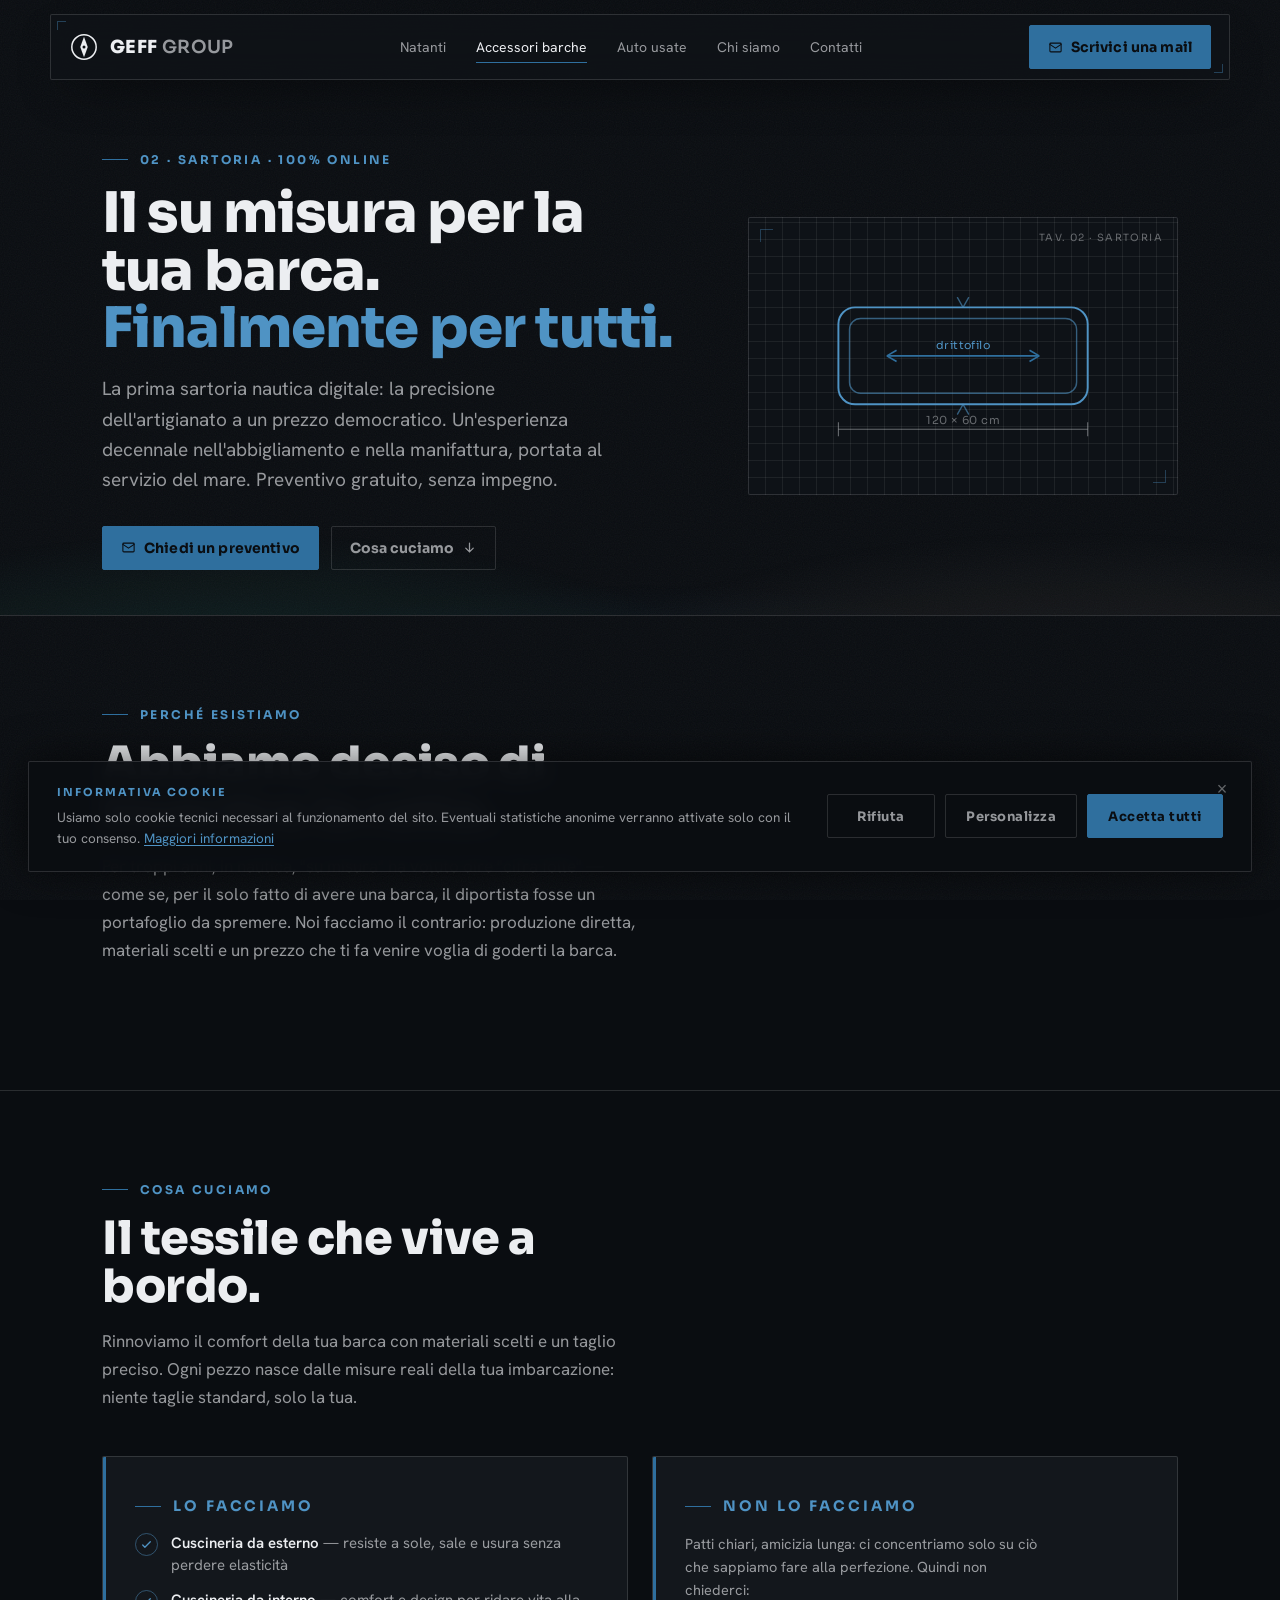
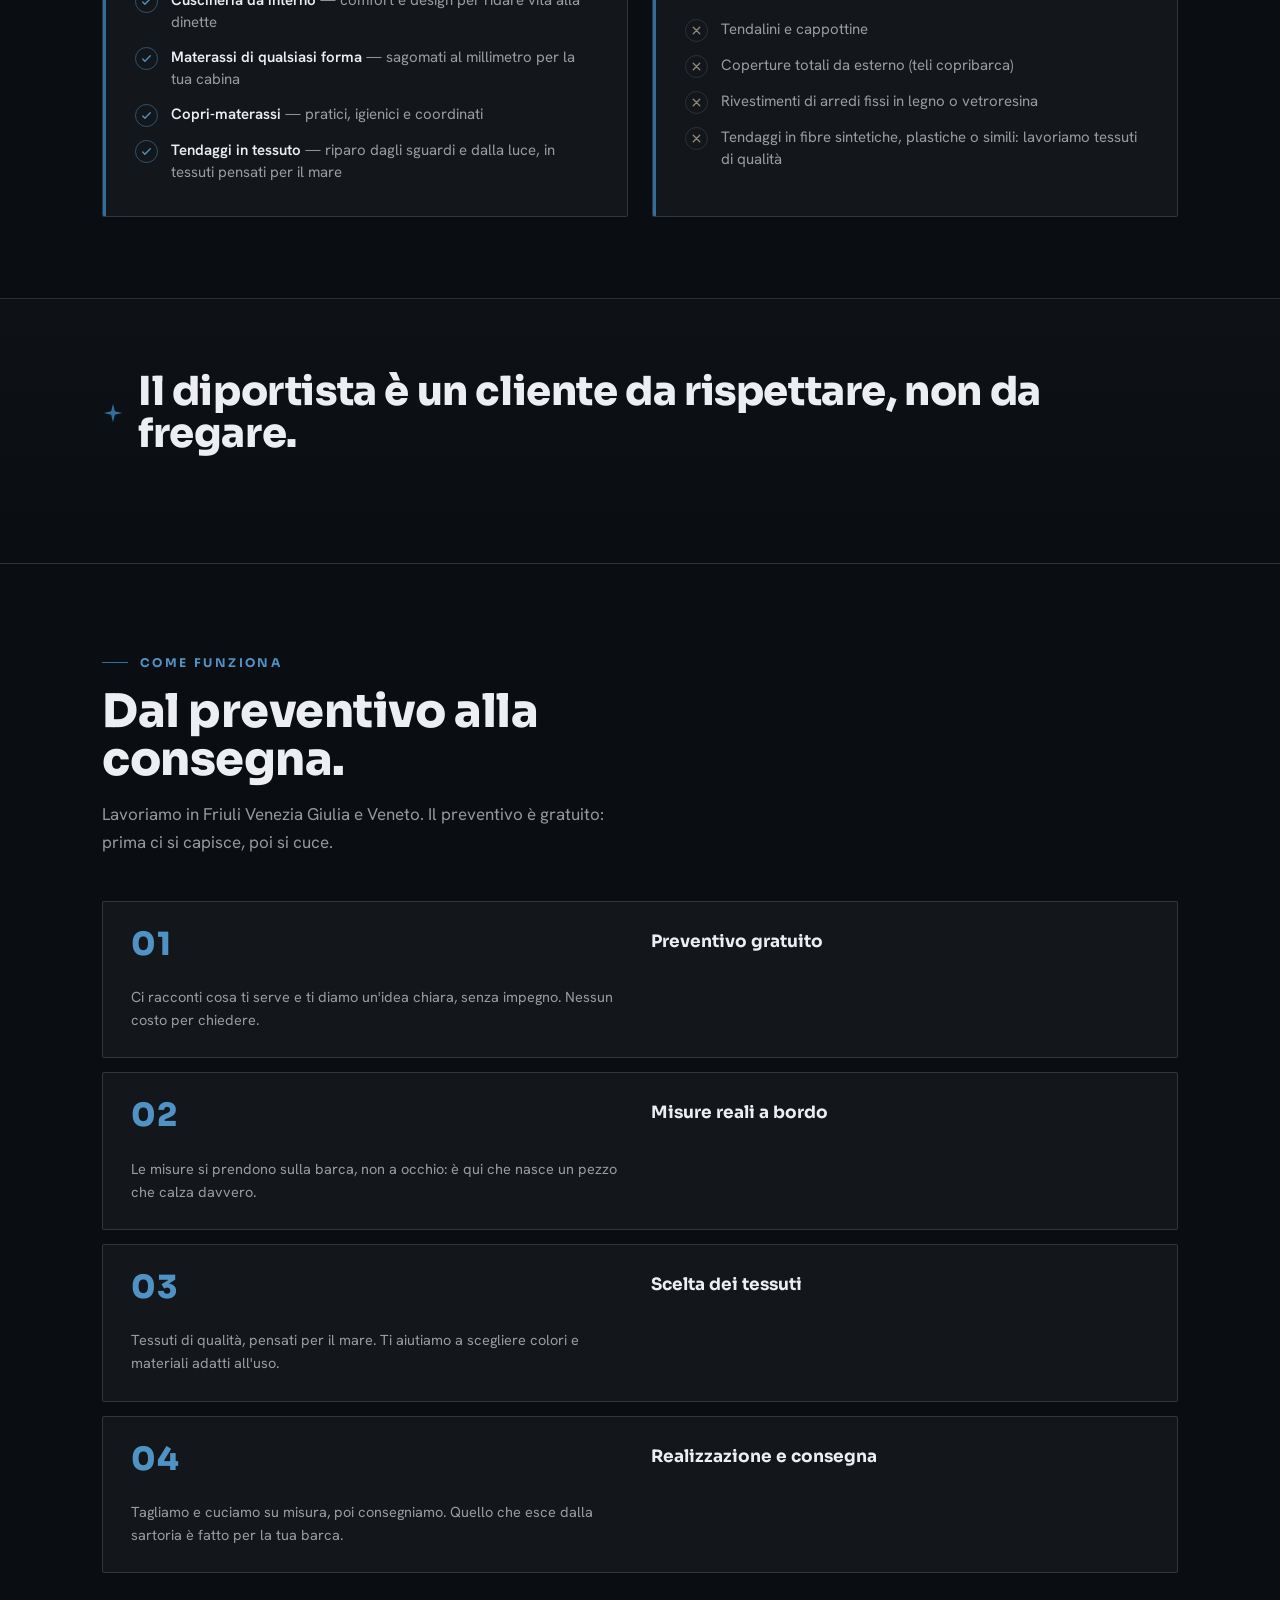
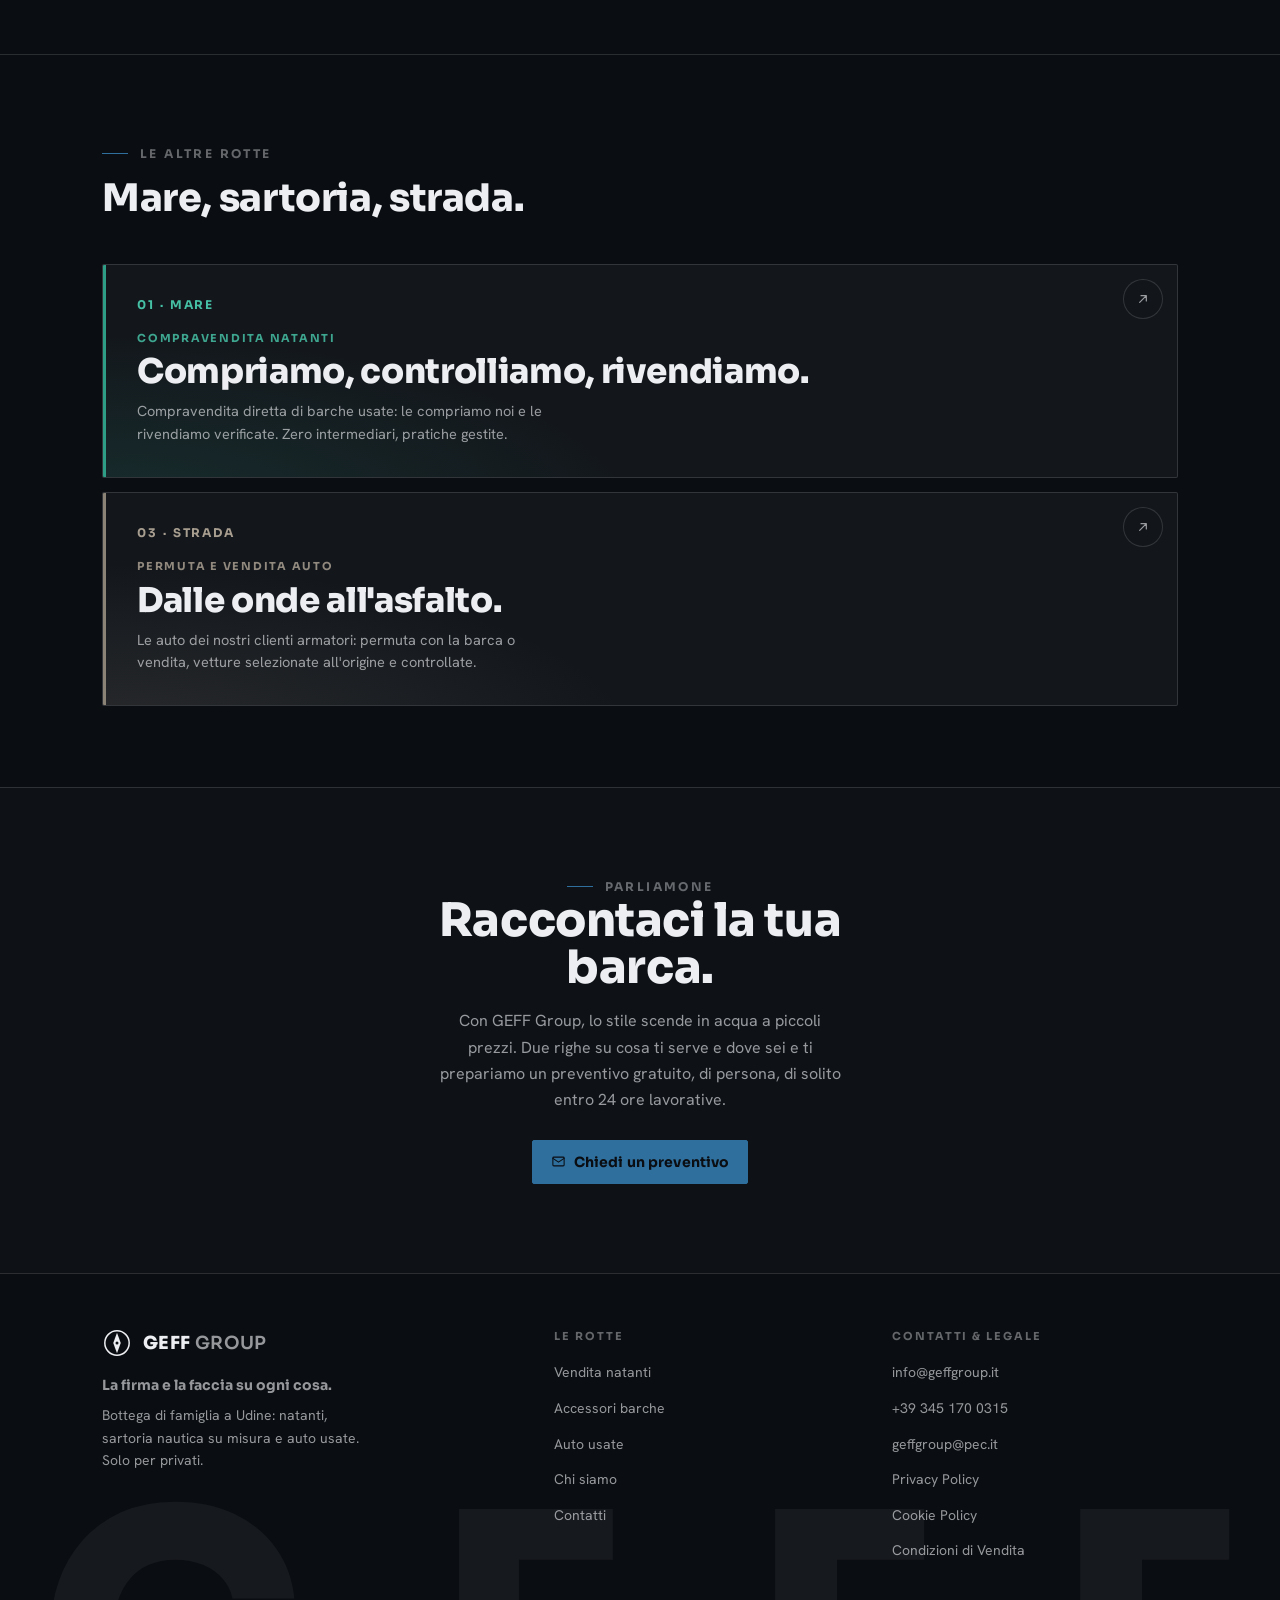
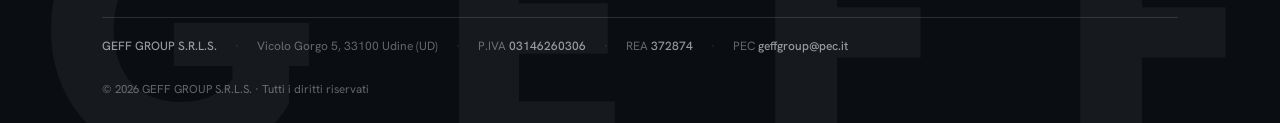
==== commit aa6bb976: "feat: nav fluttuante "Plancia" + watermark GEFF + H1 colore-zona - header: da sticky a isola positio" ====
--- a/accessori-barche.html
+++ b/accessori-barche.html
@@ -225,6 +225,7 @@
 
 <!-- FOOTER (tieni in sync su tutte le pagine) -->
 <footer class="site-footer">
+  <div class="footer-watermark" aria-hidden="true"><span>G</span><span>E</span><span>F</span><span>F</span></div>
   <div class="container">
     <div class="footer-top">
       <div class="footer-brand">
--- a/assets/css/style.css
+++ b/assets/css/style.css
@@ -35,7 +35,7 @@
 html{
   overflow-x:clip;
   scroll-behavior:smooth;
-  scroll-padding-top:calc(var(--header-h) + 12px);
+  scroll-padding-top:calc(var(--header-h) + 36px);
 }
 body{
   background:var(--inchiostro);
@@ -101,16 +101,28 @@
 }
 
 /* ---- HEADER ------------------------------------------------------------ */
+/* HEADER — "Plancia": isola tecnica fluttuante (squadrata, mirini agli angoli) */
 .site-header{
-  position:sticky;top:0;z-index:100;
-  background:rgba(15,19,24,.86);
+  position:fixed;top:14px;left:50%;transform:translateX(-50%);z-index:100;
+  width:min(var(--maxw),calc(100% - 28px));
+  background:rgba(15,19,24,.82);
   -webkit-backdrop-filter:blur(14px);backdrop-filter:blur(14px);
-  border-bottom:1px solid var(--linea);
-}
+  border:1px solid var(--linea);border-radius:var(--bordo-r);
+  box-shadow:0 18px 50px -22px rgba(0,0,0,.75);
+}
+/* mirini agli angoli, come una tavola da disegno */
+.site-header::before,.site-header::after{
+  content:"";position:absolute;width:9px;height:9px;
+  border:1px solid color-mix(in srgb,var(--sartoria) 60%,var(--linea));opacity:.7;
+}
+.site-header::before{top:6px;left:6px;border-right:none;border-bottom:none}
+.site-header::after{bottom:6px;right:6px;border-left:none;border-top:none}
+/* l'header è fuori dal flusso: lascia spazio al contenuto sotto la barra */
+body{padding-top:88px}
 .header-inner{
   display:flex;align-items:center;justify-content:space-between;gap:16px;
   min-height:var(--header-h);
-  padding-block:10px;
+  padding-block:10px;padding-inline:18px;
 }
 .brand{display:flex;align-items:center;gap:11px;flex:0 0 auto}
 .brand .mark{width:30px;height:30px;flex:0 0 auto;color:var(--testo)}
@@ -204,7 +216,7 @@
   font-size:clamp(40px,7vw,82px);
   color:var(--testo);margin-bottom:22px;
 }
-.hero-title em{font-style:normal;color:var(--sartoria-soft);display:block}
+.hero-title em{font-style:normal;color:var(--zona-soft,var(--sartoria-soft));display:block}
 .hero-lead{
   font-size:clamp(16px,1.5vw,19px);
   line-height:1.6;color:var(--testo-soft);
@@ -486,9 +498,22 @@
 
 /* ---- FOOTER ------------------------------------------------------------ */
 .site-footer{
+  position:relative;overflow:hidden;
   border-top:1px solid var(--linea);
   background:var(--inchiostro);
 }
+.site-footer > .container{position:relative;z-index:1}
+/* watermark "GEFF" gigante e tenue dietro al footer — la firma del marchio */
+.footer-watermark{
+  position:absolute;left:0;right:0;bottom:-.06em;z-index:0;
+  display:flex;justify-content:space-between;
+  padding-inline:clamp(10px,3vw,40px);
+  font-family:"Sora",sans-serif;font-weight:800;line-height:.62;
+  font-size:clamp(110px,26vw,380px);
+  color:rgba(236,238,241,.055);
+  pointer-events:none;user-select:none;white-space:nowrap;
+}
+.footer-watermark span{display:block}
 .footer-top{
   display:grid;grid-template-columns:1.4fr 1fr 1fr;
   gap:clamp(28px,4vw,52px);
@@ -704,6 +729,7 @@
 
 @media(max-width:760px){
   :root{--header-h:60px}
+  body{padding-top:80px}
   /* nav -> menu mobile a tendina */
   .nav{
     position:absolute;top:100%;left:0;right:0;
@@ -832,6 +858,18 @@
   .hero-draw{min-height:0}
   .hero-draw svg{max-height:160px}
 }
+/* --- Hero delle pagine SERVIZIO: più compatto della home ----------------- */
+/* In home l'H1 è lo showpiece (fino a 82px) e la bussola riempie la colonna.
+   Sulle pagine servizio (<main data-zona>) l'H1 è solo un'intestazione: lo
+   rimpiccioliamo, riduciamo il padding e impediamo alla tavola di "stirarsi"
+   a tutta la colonna del testo (prima il riquadro arrivava a ~670px quasi
+   vuoto su un disegno di ~280px). Risultato: hero che sta in ~1 schermata. */
+[data-zona] .hero{padding-block:clamp(40px,6vh,68px) clamp(34px,5vh,58px)}
+[data-zona] .hero-eyebrow{margin-bottom:16px}
+[data-zona] .hero-title{font-size:clamp(36px,4.6vw,56px);line-height:1.03;margin-bottom:16px}
+@media(min-width:761px){
+  [data-zona] .hero-draw{align-self:center;min-height:clamp(190px,24vh,250px)}
+}
 
 /* PROCESSO A TAPPE — "come lavoriamo" */
 .steps{display:grid;gap:14px;counter-reset:step}
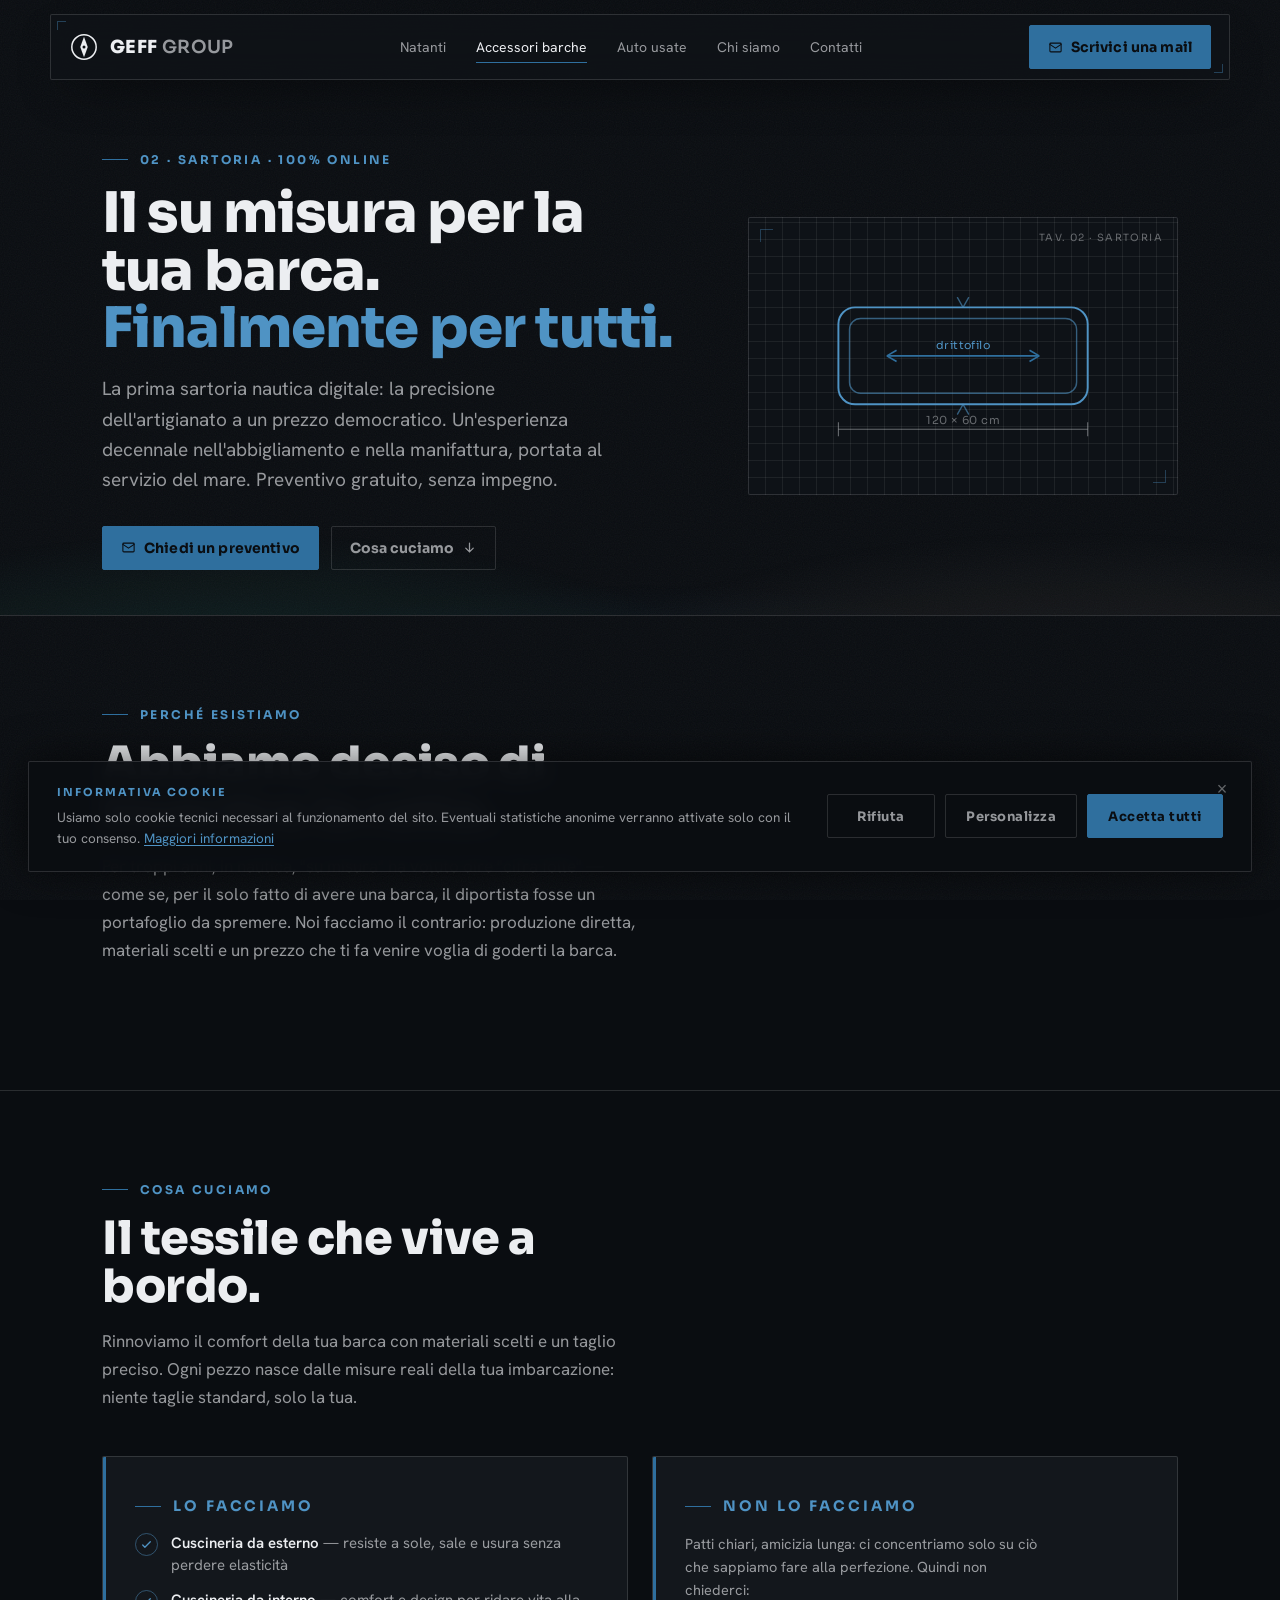
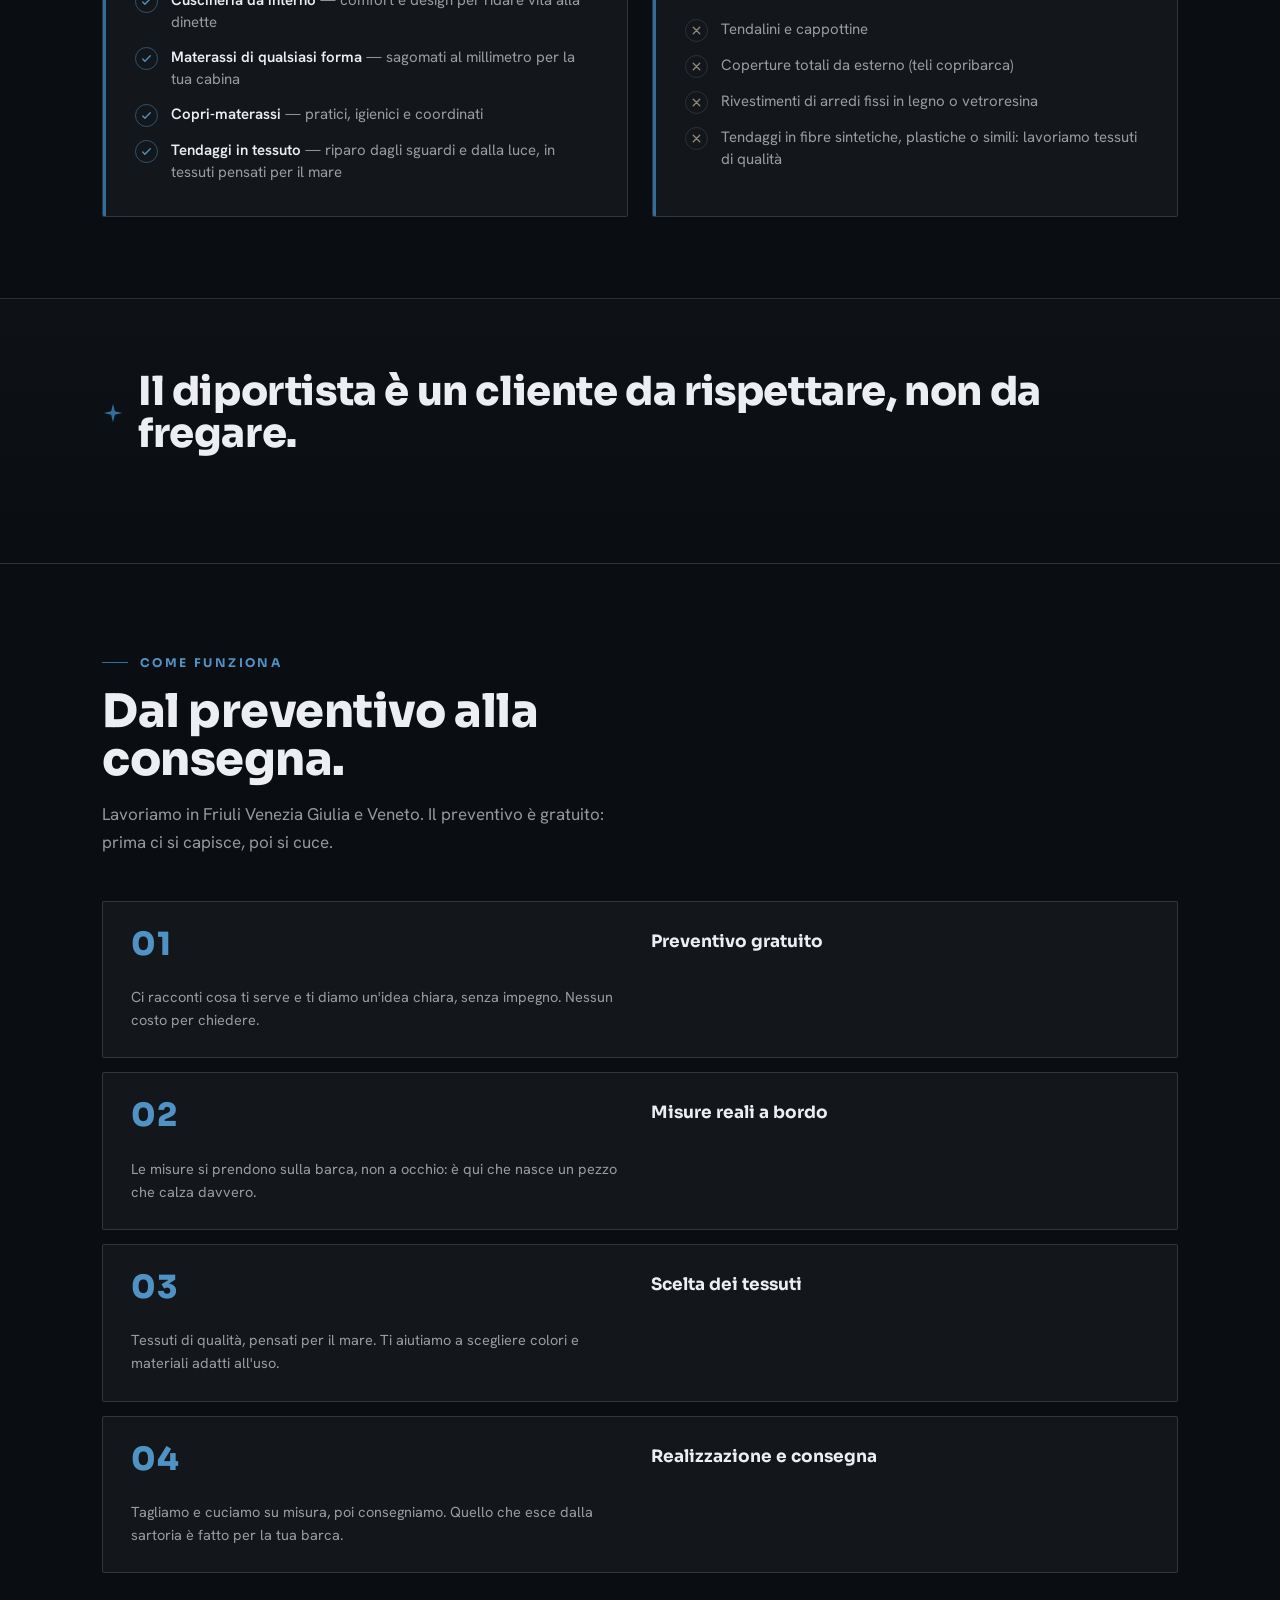
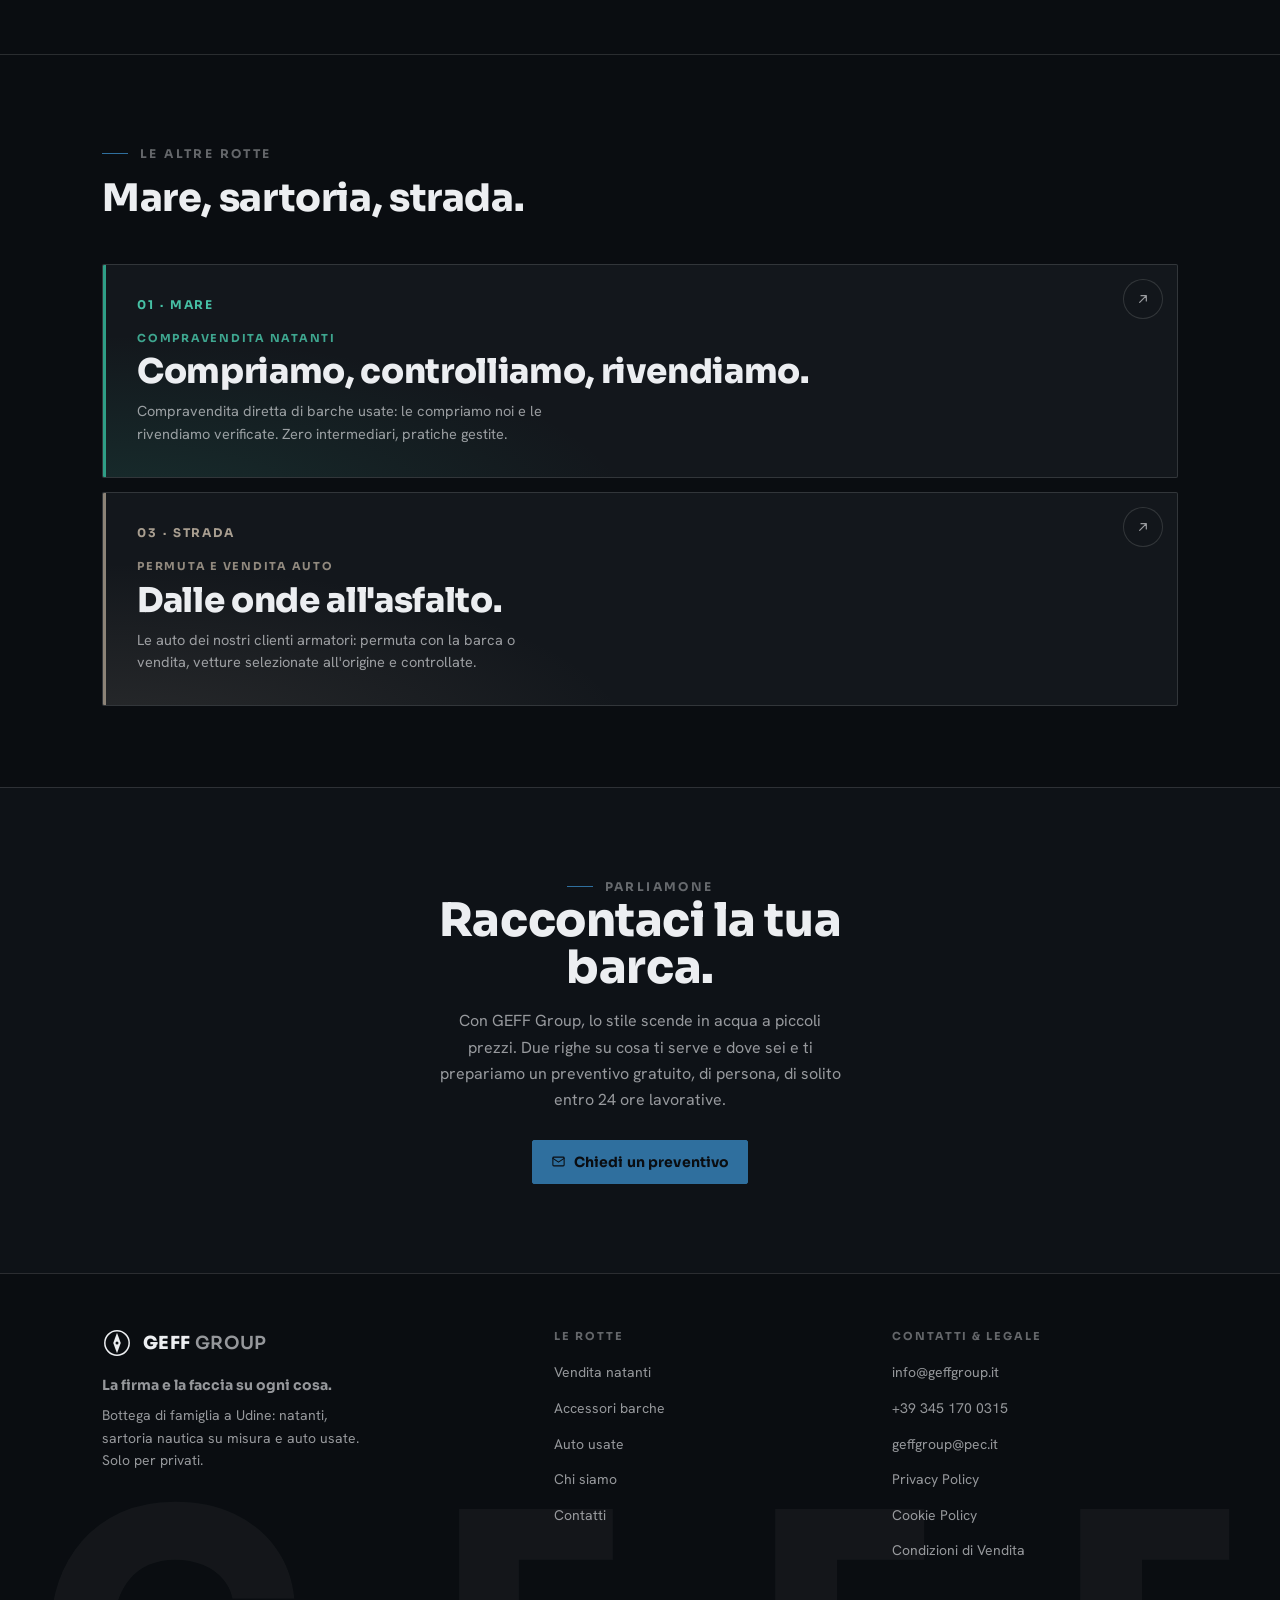
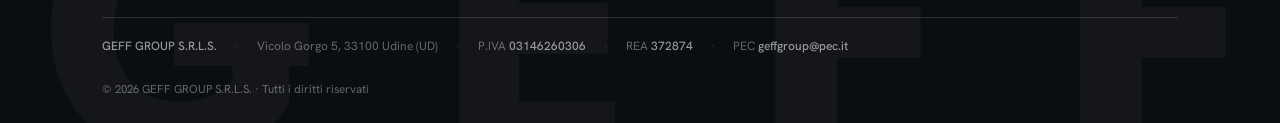
==== commit 606d503e: "feat: nuova modale contatto "Tavola tecnica" + pagina grazie "Blueprint" - modale split plancia/form" ====
--- a/accessori-barche.html
+++ b/accessori-barche.html
@@ -272,27 +272,61 @@
 
 <!-- MODALE FORM DI CONTATTO (Web3Forms — in anteprima finché non c'è la chiave) -->
 <div class="modal-backdrop" id="modal-contatto" role="dialog" aria-modal="true" aria-labelledby="modal-contatto-title">
-  <div class="modal">
+  <div class="modal modal-tav">
+    <span class="modal-scan" aria-hidden="true"></span>
+    <span class="tk tl" aria-hidden="true"></span><span class="tk tr" aria-hidden="true"></span><span class="tk bl" aria-hidden="true"></span><span class="tk br" aria-hidden="true"></span>
     <button class="modal-close" type="button" onclick="closeModal('modal-contatto')" aria-label="Chiudi">&times;</button>
-    <p class="eyebrow modal-eyebrow">Scrivici</p>
-    <h2 class="modal-title" id="modal-contatto-title">Raccontaci cosa cerchi</h2>
-    <p class="modal-sub">Compila il modulo: ti rispondiamo all'indirizzo che ci lasci, di solito entro 24 ore lavorative.</p>
-    <form class="geff-form" id="form-contatto">
-      <input type="hidden" name="access_key" value="REPLACE_WITH_GEFF_WEB3FORMS_KEY">
-      <input type="hidden" name="subject" value="Richiesta dal sito - GEFF Group">
-      <input type="hidden" name="from_name" value="Sito GEFF Group">
-      <input type="checkbox" name="botcheck" class="hp-field" tabindex="-1" autocomplete="off" aria-hidden="true">
-      <div class="form-row">
-        <div class="form-group"><label class="form-label" for="c-nome">Nome</label><input class="form-input" id="c-nome" name="nome" type="text" required placeholder="Il tuo nome" autocomplete="given-name"></div>
-        <div class="form-group"><label class="form-label" for="c-cognome">Cognome</label><input class="form-input" id="c-cognome" name="cognome" type="text" required placeholder="Il tuo cognome" autocomplete="family-name"></div>
-      </div>
-      <div class="form-group"><label class="form-label" for="c-email">Email</label><input class="form-input" id="c-email" name="email" type="email" required placeholder="email@esempio.com" autocomplete="email"></div>
-      <div class="form-group"><label class="form-label" for="c-tel">Telefono <span class="opt">(opzionale)</span></label><input class="form-input" id="c-tel" name="telefono" type="tel" placeholder="+39 333 000 0000" autocomplete="tel"></div>
-      <div class="form-group"><label class="form-label" for="c-richiesta">La tua richiesta</label><textarea class="form-textarea" id="c-richiesta" name="richiesta" required placeholder="Mare, sartoria o auto? Raccontaci cosa cerchi…"></textarea></div>
-      <label class="form-consent"><input type="checkbox" id="c-consent" name="consenso_privacy" required><span>Ho letto e accetto la <a href="privacy.html" target="_blank" rel="noopener">Privacy Policy</a> e acconsento al trattamento dei miei dati per essere ricontattato. <span class="req">*</span></span></label>
-      <button class="form-submit" type="submit">Invia richiesta</button>
-      <p class="form-status" role="status" aria-live="polite"></p>
-    </form>
+    <div class="modal-split">
+      <aside class="modal-plancia">
+        <svg class="modal-draw" viewBox="0 0 48 48" aria-hidden="true"><circle class="ln" cx="24" cy="24" r="18"/><path class="ln" d="M24 8 L24 40 M8 24 L40 24"/><path class="ln" d="M24 12 L29 24 L24 36 L19 24 Z"/></svg>
+        <p class="eyebrow modal-eyebrow">Tav. · Contatto</p>
+        <h2 class="modal-title" id="modal-contatto-title">Tracciamo<br>la tua richiesta.</h2>
+        <p class="modal-sub">Mare, sartoria o auto: ti segue chi vende, di persona. Niente intermediari.</p>
+        <div class="modal-recap">
+          <a class="modal-rc" href="mailto:info@geffgroup.it"><svg viewBox="0 0 24 24" fill="none" stroke="currentColor" stroke-width="1.5" stroke-linecap="round" stroke-linejoin="round" aria-hidden="true"><rect x="3" y="5" width="18" height="14" rx="1.5"/><path d="m3 7 9 6 9-6"/></svg><span><span class="rc-l">Email</span><span class="rc-v">info@geffgroup.it</span></span></a>
+          <a class="modal-rc" href="tel:+393451700315"><svg viewBox="0 0 24 24" fill="none" stroke="currentColor" stroke-width="1.5" stroke-linecap="round" stroke-linejoin="round" aria-hidden="true"><path d="M5 4h4l2 5-2.5 1.5a11 11 0 0 0 5 5L16 13l5 2v3a1 1 0 0 1-1 1A16 16 0 0 1 4 5a1 1 0 0 1 1-1z"/></svg><span><span class="rc-l">Telefono</span><span class="rc-v">+39 345 170 0315</span></span></a>
+        </div>
+        <p class="modal-tav-tag">Scala 1:1 · GEFF Group</p>
+      </aside>
+      <div class="modal-form-side">
+        <form class="geff-form" id="form-contatto">
+          <!-- TODO: generare una access key Web3Forms per info@geffgroup.it su web3forms.com — NON riusare quella di relacs (2e9533d4...), altrimenti le mail vanno a relacs -->
+          <input type="hidden" name="access_key" value="REPLACE_WITH_GEFF_WEB3FORMS_KEY">
+          <input type="hidden" name="subject" value="Richiesta dal sito - GEFF Group">
+          <input type="hidden" name="from_name" value="Sito GEFF Group">
+          <!-- honeypot anti-spam: gli umani non lo vedono né lo compilano -->
+          <input type="checkbox" name="botcheck" class="hp-field" tabindex="-1" autocomplete="off" aria-hidden="true">
+          <div class="form-row">
+            <div class="form-group">
+              <label class="form-label" for="c-nome">Nome</label>
+              <input class="form-input" id="c-nome" name="nome" type="text" required placeholder="Il tuo nome" autocomplete="given-name">
+            </div>
+            <div class="form-group">
+              <label class="form-label" for="c-cognome">Cognome</label>
+              <input class="form-input" id="c-cognome" name="cognome" type="text" required placeholder="Il tuo cognome" autocomplete="family-name">
+            </div>
+          </div>
+          <div class="form-group">
+            <label class="form-label" for="c-email">Email</label>
+            <input class="form-input" id="c-email" name="email" type="email" required placeholder="email@esempio.com" autocomplete="email">
+          </div>
+          <div class="form-group">
+            <label class="form-label" for="c-tel">Telefono <span class="opt">(opzionale)</span></label>
+            <input class="form-input" id="c-tel" name="telefono" type="tel" placeholder="+39 333 000 0000" autocomplete="tel">
+          </div>
+          <div class="form-group">
+            <label class="form-label" for="c-richiesta">La tua richiesta</label>
+            <textarea class="form-textarea" id="c-richiesta" name="richiesta" required placeholder="Mare, sartoria o auto? Raccontaci cosa cerchi…"></textarea>
+          </div>
+          <label class="form-consent">
+            <input type="checkbox" id="c-consent" name="consenso_privacy" required>
+            <span>Ho letto e accetto la <a href="privacy.html" target="_blank" rel="noopener">Privacy Policy</a> e acconsento al trattamento dei miei dati per essere ricontattato. <span class="req">*</span></span>
+          </label>
+          <button class="form-submit" type="submit">Invia richiesta</button>
+          <p class="form-status" role="status" aria-live="polite"></p>
+        </form>
+      </div>
+    </div>
   </div>
 </div>
 
--- a/assets/css/style.css
+++ b/assets/css/style.css
@@ -23,6 +23,7 @@
 
   --bordo-r:2px;
   --ease:cubic-bezier(.7,0,.18,1);
+  --spring:cubic-bezier(.2,.9,.25,1.08);  /* ingresso con micro-rimbalzo (modale "Tavola tecnica") */
   --dur:.6s;
 
   --maxw:1180px;
@@ -189,6 +190,15 @@
 .burger[aria-expanded="true"] span:nth-child(1){transform:translateY(6.5px) rotate(45deg)}
 .burger[aria-expanded="true"] span:nth-child(2){opacity:0}
 .burger[aria-expanded="true"] span:nth-child(3){transform:translateY(-6.5px) rotate(-45deg)}
+
+/* Header ridotto delle pagine legali: solo brand + "Torna al sito" (.site-header.is-slim) */
+.nav-back{
+  color:var(--sartoria-soft);font-family:"Sora",sans-serif;
+  font-size:12px;font-weight:700;letter-spacing:.16em;text-transform:uppercase;
+  text-decoration:none;white-space:nowrap;transition:color .2s;
+}
+.nav-back::before{content:"\2190  ";opacity:.7}
+.nav-back:hover{color:var(--testo)}
 
 /* ---- HERO -------------------------------------------------------------- */
 .hero{
@@ -510,7 +520,7 @@
   padding-inline:clamp(10px,3vw,40px);
   font-family:"Sora",sans-serif;font-weight:800;line-height:.62;
   font-size:clamp(110px,26vw,380px);
-  color:rgba(236,238,241,.055);
+  color:rgba(236,238,241,.04);
   pointer-events:none;user-select:none;white-space:nowrap;
 }
 .footer-watermark span{display:block}
@@ -574,6 +584,72 @@
   margin-bottom:6px;letter-spacing:-.01em;
 }
 .modal-sub{color:var(--testo-soft);font-size:14.5px;line-height:1.5;margin-bottom:15px}
+
+/* ---- MODALE "TAVOLA TECNICA" (direzione B · La plancia si arma) --------
+   Stesso #modal-contatto e stesso JS: cambia solo struttura + look. L'ingresso
+   è fatto con @keyframes (NON transizioni), così riparte da solo a ogni
+   apertura (display:none -> flex) senza toccare main.js. Tutto scoped sotto
+   .modal-tav per non sporcare il resto del sito. */
+.modal.modal-tav{
+  max-width:880px;width:100%;padding:0;overflow:hidden;
+  animation:none;                      /* l'ingresso lo fanno le due colonne */
+}
+.modal-tav::before{                    /* griglia blueprint di fondo */
+  content:"";position:absolute;inset:0;z-index:0;pointer-events:none;opacity:.55;
+  background-image:linear-gradient(rgba(79,147,196,.10) 1px,transparent 1px),
+                   linear-gradient(90deg,rgba(79,147,196,.10) 1px,transparent 1px);
+  background-size:30px 30px;
+  animation:tav-fade .4s ease .55s both;
+}
+.modal-tav .modal-split{position:relative;z-index:1;display:grid;grid-template-columns:.82fr 1.18fr}
+.modal-tav .modal-close{top:11px;right:13px;z-index:9;background:rgba(10,13,17,.5)}
+
+/* mirini d'angolo + linea di scansione */
+.modal-tav .tk{position:absolute;width:13px;height:13px;border:1.6px solid var(--sartoria-soft);z-index:6;opacity:.7;animation:tav-tk .3s ease .6s both}
+.modal-tav .tk.tl{top:11px;left:11px;border-right:0;border-bottom:0}
+.modal-tav .tk.tr{top:11px;right:11px;border-left:0;border-bottom:0}
+.modal-tav .tk.bl{bottom:11px;left:11px;border-right:0;border-top:0}
+.modal-tav .tk.br{bottom:11px;right:11px;border-left:0;border-top:0}
+.modal-tav .modal-scan{position:absolute;left:0;right:0;top:0;height:2px;z-index:8;pointer-events:none;opacity:0;
+  background:linear-gradient(90deg,transparent,var(--sartoria-soft),transparent);
+  animation:tav-scan 1.2s var(--ease) .55s}
+
+/* colonna sinistra: la "plancia" (entra da sinistra) */
+.modal-tav .modal-plancia{position:relative;overflow:hidden;
+  padding:clamp(26px,3vw,38px) clamp(24px,2.6vw,32px);
+  border-right:1px solid var(--linea);background:linear-gradient(165deg,#0c1f2b,var(--carbone-2));
+  animation:tav-left .6s var(--spring) both}
+.modal-tav .modal-draw{display:block;width:84px;height:84px;margin-bottom:4px}
+.modal-tav .modal-draw .ln{fill:none;stroke:var(--sartoria-soft);stroke-width:1.4;stroke-linecap:round;stroke-dasharray:1;stroke-dashoffset:0;pathLength:1}
+.modal-tav .modal-plancia .modal-eyebrow{margin:0}
+.modal-tav .modal-plancia .modal-title{font-size:clamp(23px,2.6vw,30px);line-height:1.06;margin:14px 0 10px}
+.modal-tav .modal-plancia .modal-sub{max-width:34ch;font-size:14px;margin-bottom:0}
+.modal-tav .modal-recap{margin-top:22px;display:grid;gap:10px}
+.modal-tav .modal-rc{display:flex;align-items:center;gap:13px;padding:13px 14px;
+  border:1px solid var(--linea);border-radius:var(--bordo-r);background:rgba(10,13,17,.4);
+  color:var(--testo-soft);transition:border-color .25s,transform .25s var(--ease)}
+.modal-tav a.modal-rc:hover{border-color:var(--sartoria);transform:translateY(-2px)}
+.modal-tav .modal-rc svg{width:19px;height:19px;flex:0 0 auto;color:var(--testo-faint)}
+.modal-tav .rc-l{font-family:"Sora",sans-serif;font-size:10px;font-weight:700;letter-spacing:.14em;text-transform:uppercase;color:var(--testo-faint);display:block;margin-bottom:2px}
+.modal-tav .rc-v{color:var(--testo);font-size:14px;word-break:break-word}
+.modal-tav .modal-tav-tag{font-family:"Sora",sans-serif;font-size:10px;font-weight:700;letter-spacing:.18em;text-transform:uppercase;color:var(--testo-faint);margin-top:14px}
+
+/* colonna destra: il form (entra da destra, scrolla se serve) */
+.modal-tav .modal-form-side{padding:clamp(24px,3vw,34px);overflow-y:auto;max-height:calc(100dvh - 40px);
+  animation:tav-right .6s var(--spring) both}
+
+@keyframes tav-left{from{transform:translateX(-101%)}to{transform:none}}
+@keyframes tav-right{from{transform:translateX(101%)}to{transform:none}}
+@keyframes tav-fade{from{opacity:0}to{opacity:.55}}
+@keyframes tav-tk{from{opacity:0}to{opacity:.7}}
+@keyframes tav-scan{0%{opacity:0;top:0}10%{opacity:.95}90%{opacity:.8}100%{opacity:0;top:100%}}
+
+@media(prefers-reduced-motion:reduce){
+  .modal-tav::before,.modal-tav .tk,.modal-tav .modal-plancia,.modal-tav .modal-form-side,.modal-tav .modal-scan{
+    animation:none!important;transform:none!important;
+  }
+  .modal-tav::before{opacity:.55}.modal-tav .tk{opacity:.7}.modal-tav .modal-scan{opacity:0}
+}
 
 /* ---- FORM -------------------------------------------------------------- */
 .form-row{display:grid;grid-template-columns:1fr 1fr;gap:14px}
@@ -761,6 +837,17 @@
   .header-actions .btn-cta .lbl-short{display:none}
 }
 
+/* Modale "Tavola tecnica": sotto il breakpoint mobile le due colonne si
+   impilano e l'ingresso diventa verticale (niente slide orizzontale). */
+@media(max-width:760px){
+  .modal.modal-tav{max-width:520px}
+  .modal-tav .modal-split{grid-template-columns:1fr;max-height:calc(100dvh - 24px);overflow-y:auto}
+  .modal-tav .modal-plancia{border-right:none;border-bottom:1px solid var(--linea);animation-name:tav-rise}
+  .modal-tav .modal-form-side{max-height:none;overflow:visible;animation-name:tav-rise}
+  .modal-tav .modal-plancia .modal-sub{max-width:none}
+}
+@keyframes tav-rise{from{opacity:0;transform:translateY(16px)}to{opacity:1;transform:none}}
+
 @media(max-width:480px){
   /* CONTATTO: compatta la modale così sta in una schermata senza scroll */
   .modal-backdrop{padding:12px}
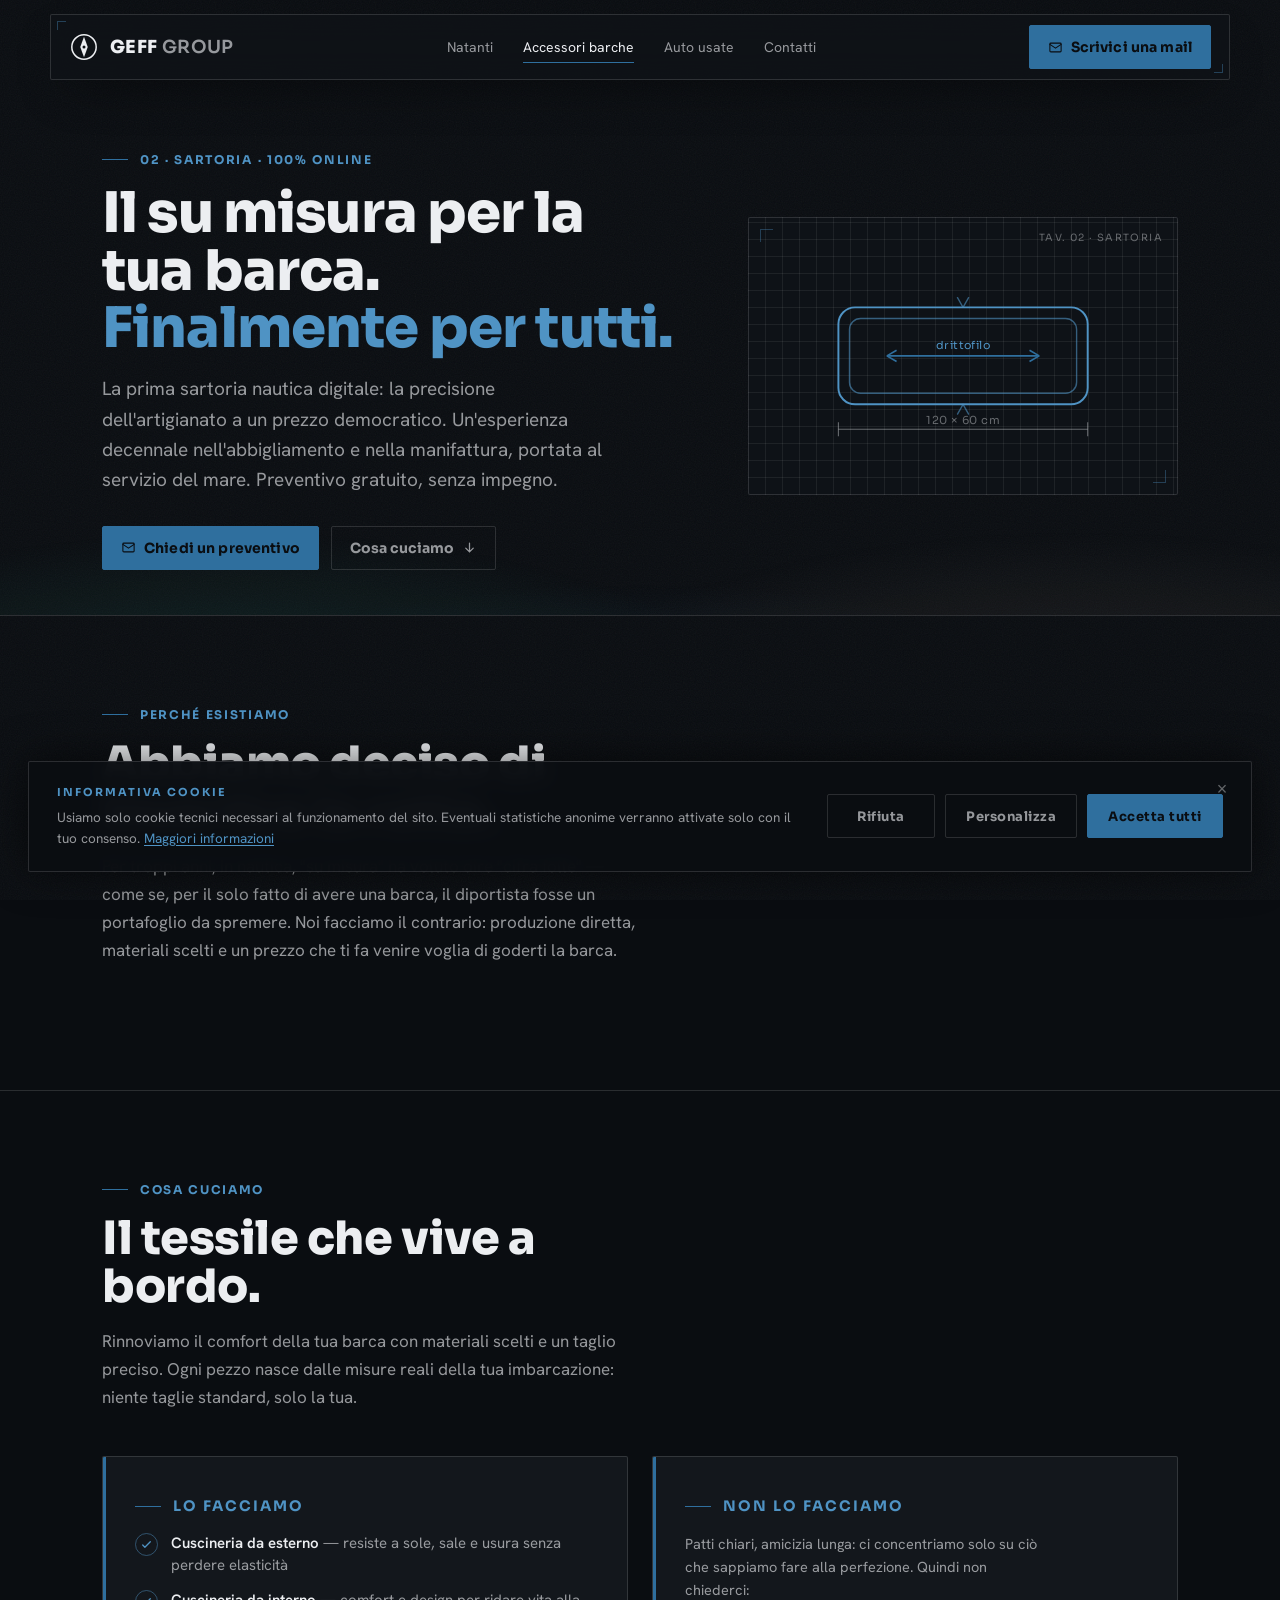
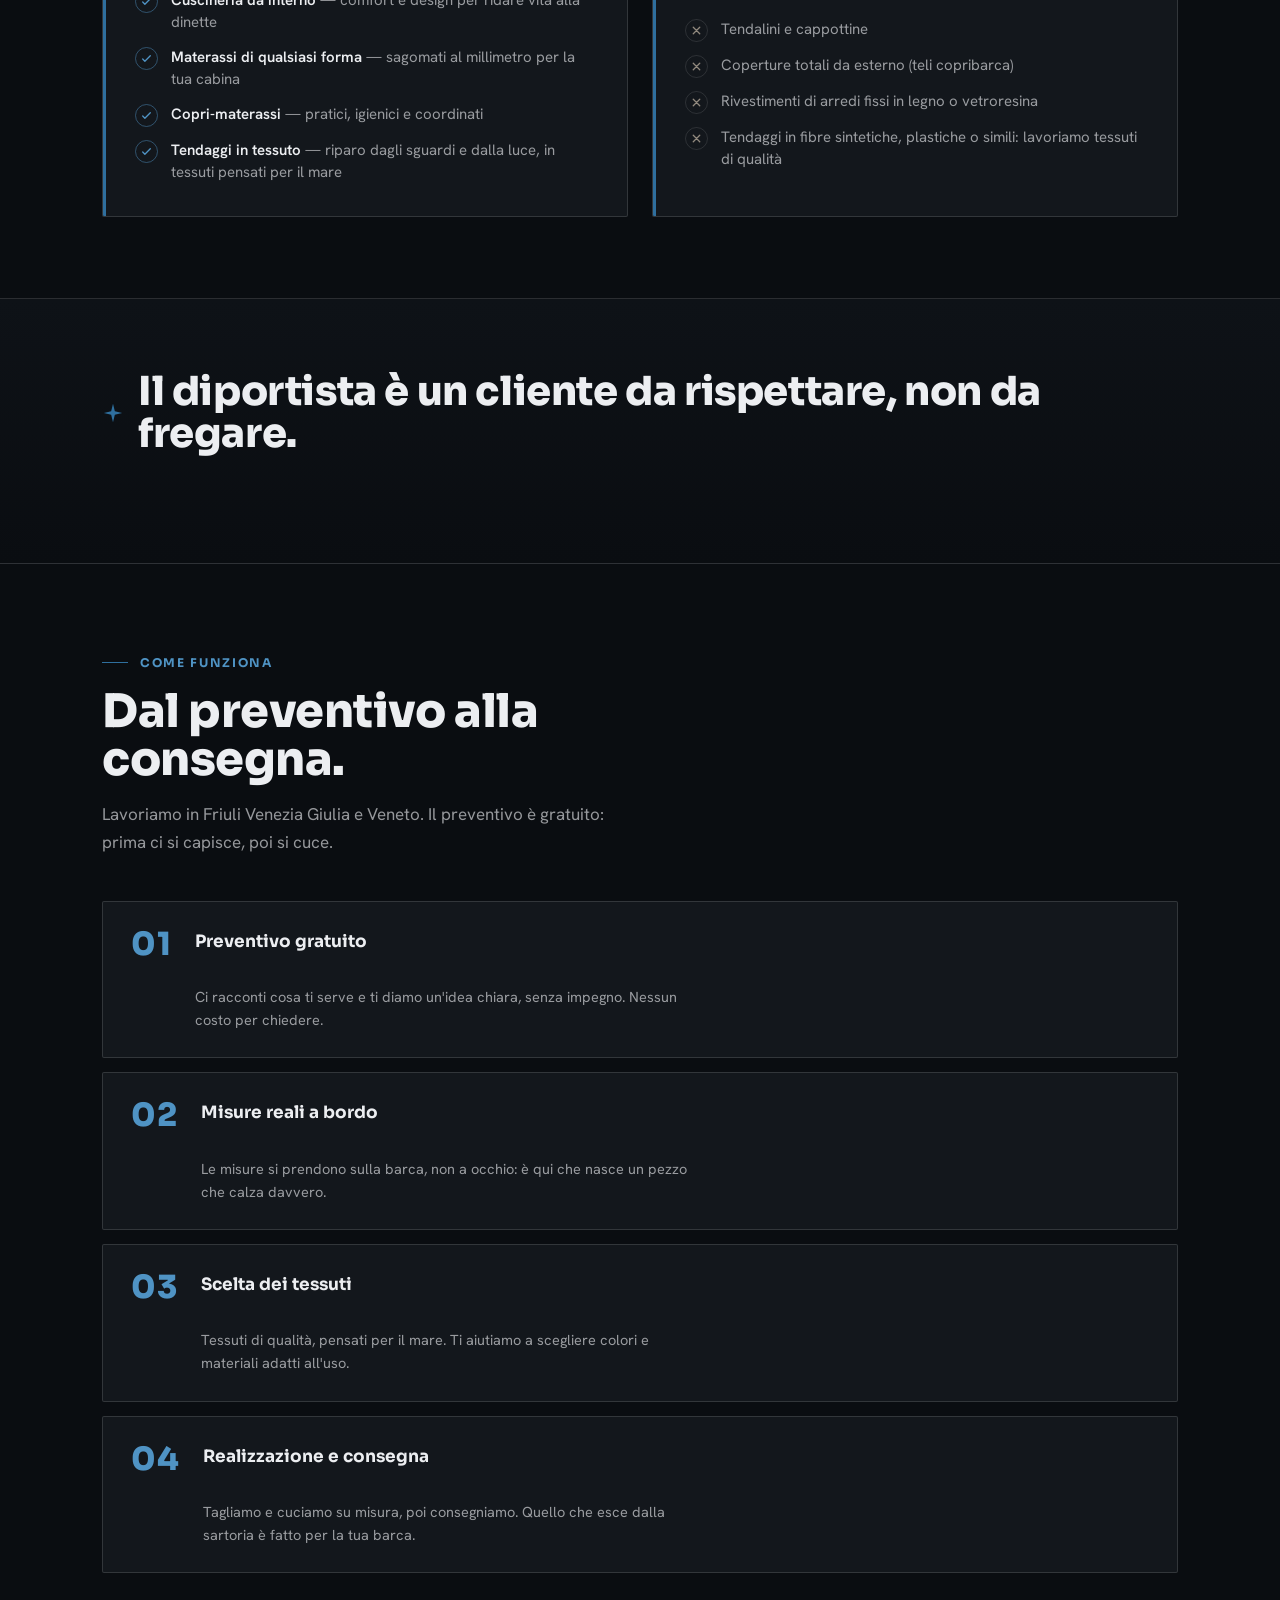
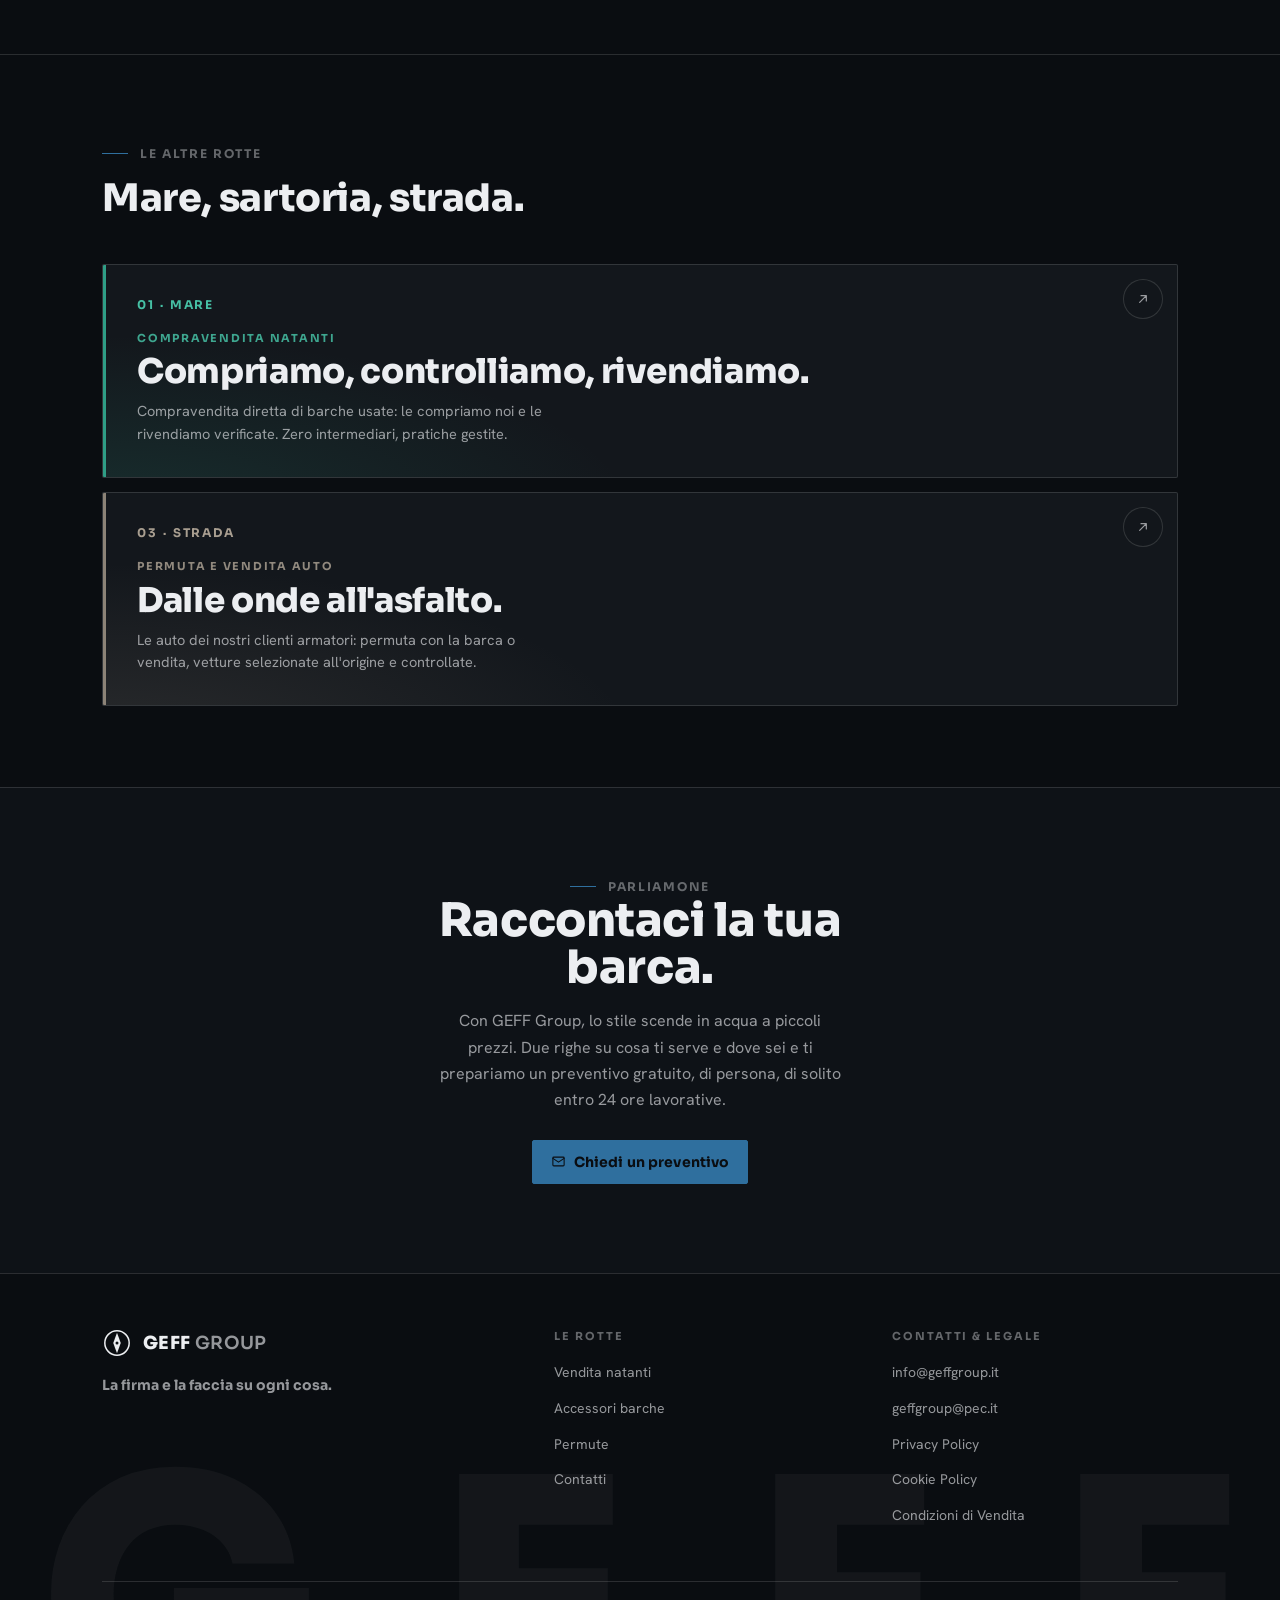
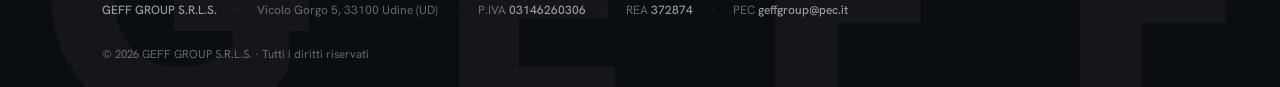
==== commit 4c3d19e9: "feat: focus mare, permute, rimozione telefono e sezione famiglia - hero home accorciato sul mare; "L" ====
--- a/accessori-barche.html
+++ b/accessori-barche.html
@@ -42,7 +42,6 @@
       <a class="nav-link" href="natanti.html">Natanti</a>
       <a class="nav-link" href="accessori-barche.html" aria-current="page">Accessori barche</a>
       <a class="nav-link" href="auto-usate.html">Auto usate</a>
-      <a class="nav-link" href="chi-siamo.html">Chi siamo</a>
       <a class="nav-link" href="contatti.html">Contatti</a>
     </nav>
 
@@ -234,15 +233,13 @@
           <span class="name">GEFF <span>GROUP</span></span>
         </a>
         <p class="footer-claim">La firma e la faccia su ogni cosa.</p>
-        <p>Bottega di famiglia a Udine: natanti, sartoria nautica su misura e auto usate. Solo per privati.</p>
       </div>
       <div class="footer-col">
         <h4>Le rotte</h4>
         <ul>
           <li><a href="natanti.html">Vendita natanti</a></li>
           <li><a href="accessori-barche.html">Accessori barche</a></li>
-          <li><a href="auto-usate.html">Auto usate</a></li>
-          <li><a href="chi-siamo.html">Chi siamo</a></li>
+          <li><a href="auto-usate.html">Permute</a></li>
           <li><a href="contatti.html">Contatti</a></li>
         </ul>
       </div>
@@ -250,7 +247,6 @@
         <h4>Contatti &amp; legale</h4>
         <ul>
           <li><a href="mailto:info@geffgroup.it">info@geffgroup.it</a></li>
-          <li><a href="tel:+393451700315">+39 345 170 0315</a></li>
           <li><a href="mailto:geffgroup@pec.it">geffgroup@pec.it</a></li>
           <li><a href="privacy.html">Privacy Policy</a></li>
           <li><a href="cookie-policy.html">Cookie Policy</a></li>
@@ -284,7 +280,6 @@
         <p class="modal-sub">Mare, sartoria o auto: ti segue chi vende, di persona. Niente intermediari.</p>
         <div class="modal-recap">
           <a class="modal-rc" href="mailto:info@geffgroup.it"><svg viewBox="0 0 24 24" fill="none" stroke="currentColor" stroke-width="1.5" stroke-linecap="round" stroke-linejoin="round" aria-hidden="true"><rect x="3" y="5" width="18" height="14" rx="1.5"/><path d="m3 7 9 6 9-6"/></svg><span><span class="rc-l">Email</span><span class="rc-v">info@geffgroup.it</span></span></a>
-          <a class="modal-rc" href="tel:+393451700315"><svg viewBox="0 0 24 24" fill="none" stroke="currentColor" stroke-width="1.5" stroke-linecap="round" stroke-linejoin="round" aria-hidden="true"><path d="M5 4h4l2 5-2.5 1.5a11 11 0 0 0 5 5L16 13l5 2v3a1 1 0 0 1-1 1A16 16 0 0 1 4 5a1 1 0 0 1 1-1z"/></svg><span><span class="rc-l">Telefono</span><span class="rc-v">+39 345 170 0315</span></span></a>
         </div>
         <p class="modal-tav-tag">Scala 1:1 · GEFF Group</p>
       </aside>
--- a/assets/css/style.css
+++ b/assets/css/style.css
@@ -93,7 +93,7 @@
 .eyebrow{
   font-family:"Sora",sans-serif;
   font-size:12px;font-weight:700;
-  letter-spacing:.2em;text-transform:uppercase;
+  letter-spacing:.14em;text-transform:uppercase;
   color:var(--testo-faint);
   display:inline-flex;align-items:center;gap:12px;
 }
@@ -127,8 +127,18 @@
 }
 .brand{display:flex;align-items:center;gap:11px;flex:0 0 auto}
 .brand .mark{width:30px;height:30px;flex:0 0 auto;color:var(--testo)}
-.brand .mark .needle{transition:transform 1.1s var(--ease)}
+/* la rotazione dell'ago deve ancorarsi al centro della bussola (16,16 del viewBox),
+   non all'angolo 0,0: senza questo l'ago "vola fuori" dal cerchio in hover. */
+.brand .mark .needle{transform-box:view-box;transform-origin:center;transition:transform 1.1s var(--ease)}
 .brand:hover .mark .needle{transform:rotate(135deg)}
+/* click sul logo (gestito in main.js): l'ago compie un giro intero e decelera,
+   come un ago di bussola che si ferma. La classe .is-spinning la mette il JS. */
+.brand.is-spinning .mark .needle{animation:brandNeedleSpin .6s cubic-bezier(.33,.78,.36,1) both}
+@keyframes brandNeedleSpin{from{transform:rotate(0)}to{transform:rotate(360deg)}}
+@media(prefers-reduced-motion:reduce){
+  .brand:hover .mark .needle{transform:none}
+  .brand.is-spinning .mark .needle{animation:none}
+}
 .brand .name{
   font-family:"Sora",sans-serif;
   font-weight:800;font-size:clamp(15px,2vw,18px);
@@ -458,6 +468,8 @@
 }
 .ethos .container{padding-block:clamp(48px,8vh,88px)}
 .ethos-grid{display:grid;grid-template-columns:repeat(3,1fr);gap:clamp(20px,3vw,40px)}
+/* Home: con 2 punti invece di 3, due colonne piene su desktop (mobile resta 1 colonna) */
+@media(min-width:921px){.ethos-grid.is-duo{grid-template-columns:repeat(2,1fr)}}
 .ethos-claim{
   font-family:"Sora",sans-serif;
   font-weight:800;font-size:clamp(24px,3.4vw,40px);
@@ -471,7 +483,7 @@
   font-size:16px;color:var(--testo);margin-bottom:10px;
   display:flex;align-items:center;gap:10px;
 }
-.ethos-item .ethos-h .dot{width:7px;height:7px;border-radius:50%;background:var(--sartoria);flex:0 0 auto}
+.ethos-item .ethos-h .dot{width:7px;height:7px;border-radius:50%;background:var(--zona,var(--sartoria));flex:0 0 auto}
 .ethos-item p{font-size:14.5px;line-height:1.6;color:var(--testo-soft)}
 
 /* ---- SEZIONE CONTATTO (home + pagina) --------------------------------- */
@@ -675,6 +687,7 @@
   display:flex;align-items:flex-start;gap:11px;
   font-size:13px;line-height:1.5;color:var(--testo-soft);
   margin:2px 0 2px;cursor:pointer;
+  min-height:44px;align-content:center;  /* tap target ≥44px anche con testo su 1-2 righe */
 }
 .form-consent input[type=checkbox]{
   appearance:none;-webkit-appearance:none;
@@ -972,9 +985,18 @@
   font-family:"Sora",sans-serif;font-weight:800;
   font-size:clamp(22px,3vw,32px);color:var(--zona-soft,var(--sartoria-soft));
   line-height:1;letter-spacing:.02em;
+  /* il numero occupa entrambe le righe della colonna sinistra: così h3 e p
+     restano impilati nella colonna 1fr a destra, invece di rifluire sotto. */
+  grid-row:1 / span 2;align-self:start;
 }
 .step h3{font-family:"Sora",sans-serif;font-weight:700;font-size:17px;color:var(--testo);margin-bottom:6px}
 .step p{font-size:14.5px;line-height:1.6;color:var(--testo-soft);max-width:62ch}
+/* Mobile: card a colonna singola, numero sopra il titolo. */
+@media(max-width:600px){
+  .step{grid-template-columns:1fr;gap:6px;padding:clamp(16px,4vw,22px)}
+  .step::before{grid-row:auto;font-size:24px;margin-bottom:2px}
+  .step h3{margin-bottom:4px}
+}
 
 /* DUE PERCORSI / PANNELLI affiancati */
 .split{display:grid;grid-template-columns:1fr 1fr;gap:clamp(16px,3vw,24px)}
@@ -1055,3 +1077,51 @@
   color:var(--testo-faint);margin-top:5px;
 }
 @media(max-width:560px){.acronimo{grid-template-columns:repeat(2,1fr)}}
+
+/* =========================================================================
+   FOOTER MOBILE — "Targa" (gemella della nav)
+   Su <=760px il .footer-top diventa una targa incorniciata con le stesse
+   tacche ad angolo dell'header: marchio centrato in cima e le due liste
+   ("Le rotte" / "Contatti & legale") affiancate, per non sprecare spazio.
+   Desktop invariato: qui tocchiamo solo il mobile.
+   ========================================================================= */
+@media(max-width:760px){
+  .footer-top{
+    grid-template-columns:1fr 1fr;            /* le due liste affiancate */
+    gap:24px 18px;
+    position:relative;
+    margin-top:6px;
+    padding:26px 16px 20px;                    /* override del padding-block ampio */
+    border:1px solid var(--linea);
+    border-radius:var(--bordo-r);
+    background:linear-gradient(180deg,rgba(255,255,255,.018),transparent);
+  }
+  /* tacche ad angolo: lo stesso stilema della .site-header -> il footer "lega" */
+  .footer-top::before,
+  .footer-top::after{
+    content:"";position:absolute;width:14px;height:14px;
+    border:1px solid color-mix(in srgb,var(--sartoria) 60%,var(--linea));
+    opacity:.7;pointer-events:none;
+  }
+  .footer-top::before{top:6px;left:6px;border-right:none;border-bottom:none}
+  .footer-top::after{bottom:6px;right:6px;border-left:none;border-top:none}
+
+  /* marchio centrato, a tutta larghezza sopra le due colonne */
+  .footer-brand{
+    grid-column:1 / -1;
+    display:flex;flex-direction:column;align-items:center;text-align:center;gap:8px;
+    padding-bottom:20px;margin-bottom:4px;
+    border-bottom:1px solid var(--linea-soft);
+  }
+  .footer-brand .brand{flex-direction:column;gap:10px;margin-bottom:0}
+  .footer-claim{max-width:26ch}
+  .footer-brand p{max-width:32ch}
+
+  /* le due colonne: testo un filo più piccolo per stare comode a doppia colonna */
+  .footer-col{min-width:0}
+  .footer-col a,.footer-col span{font-size:13.5px}
+
+  /* riga legale + copyright centrati sotto la targa */
+  .footer-legal{justify-content:center;text-align:center}
+  .footer-copy{text-align:center}
+}
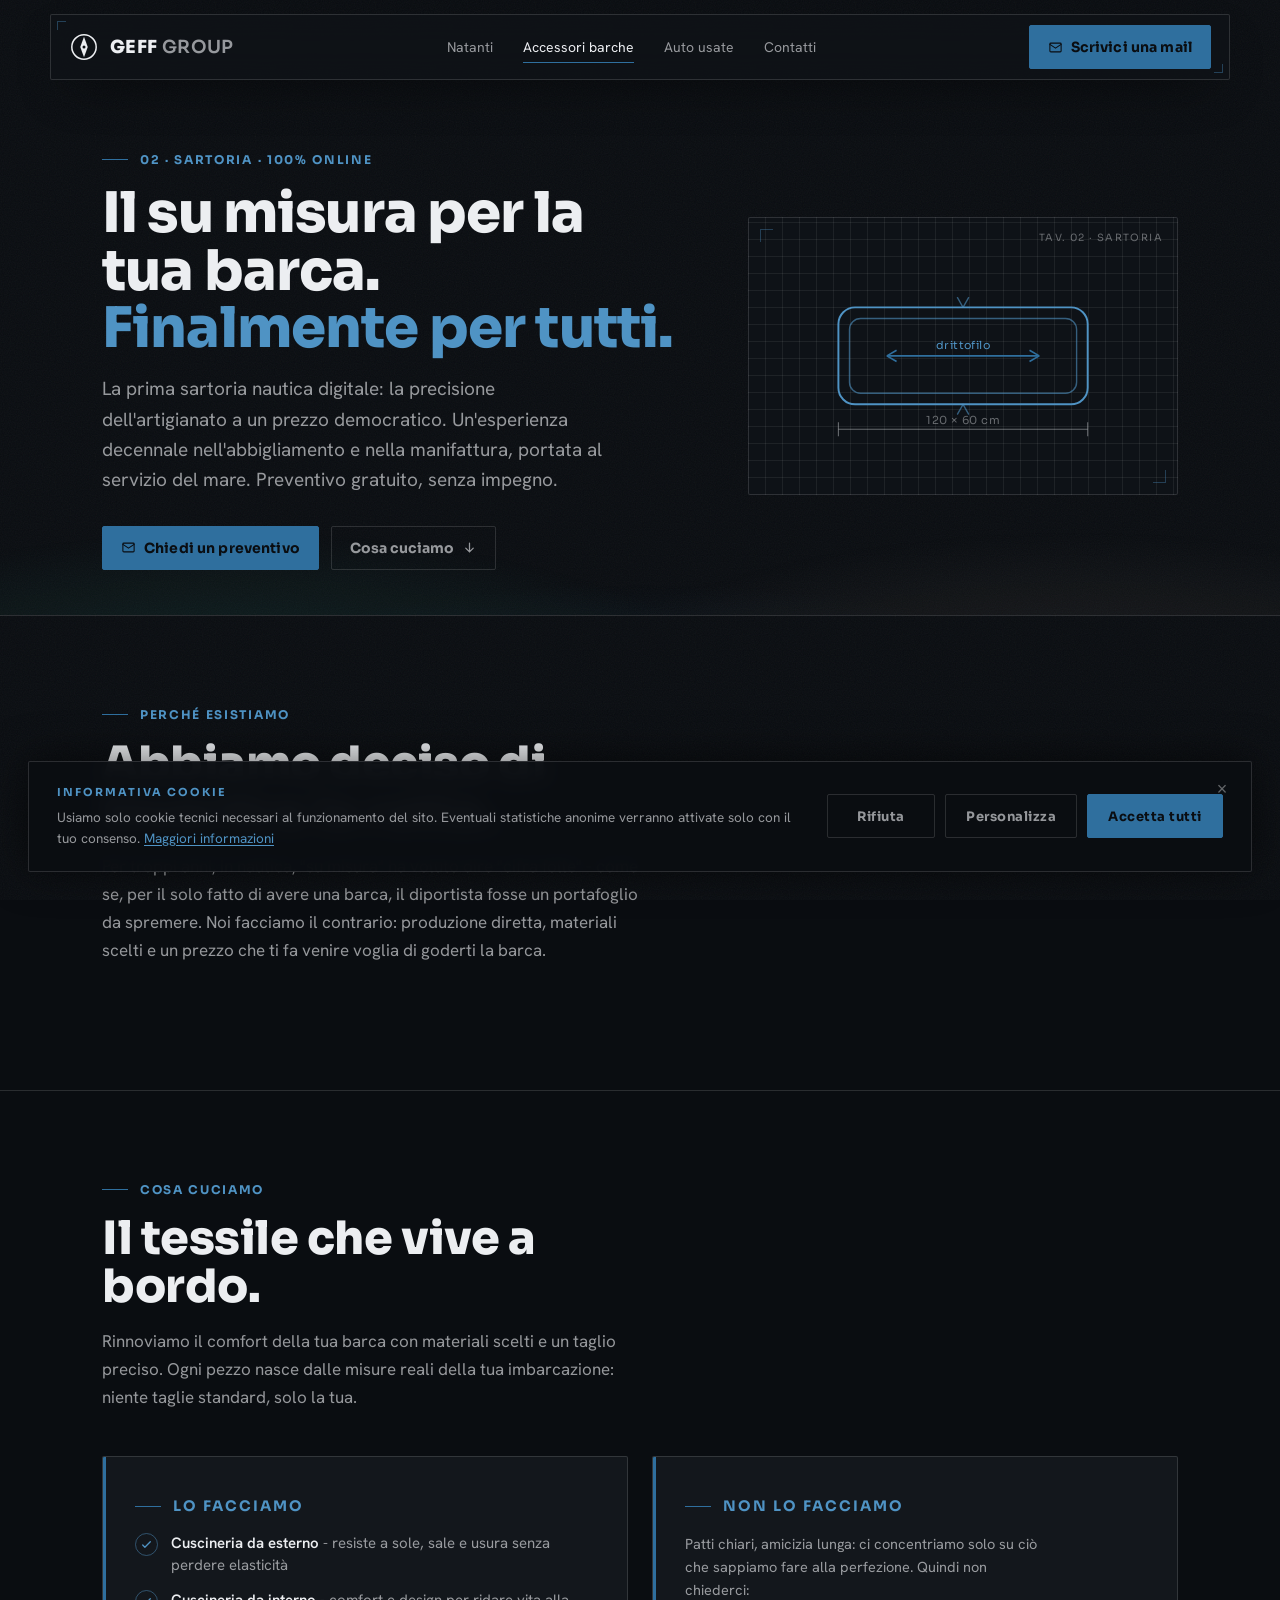
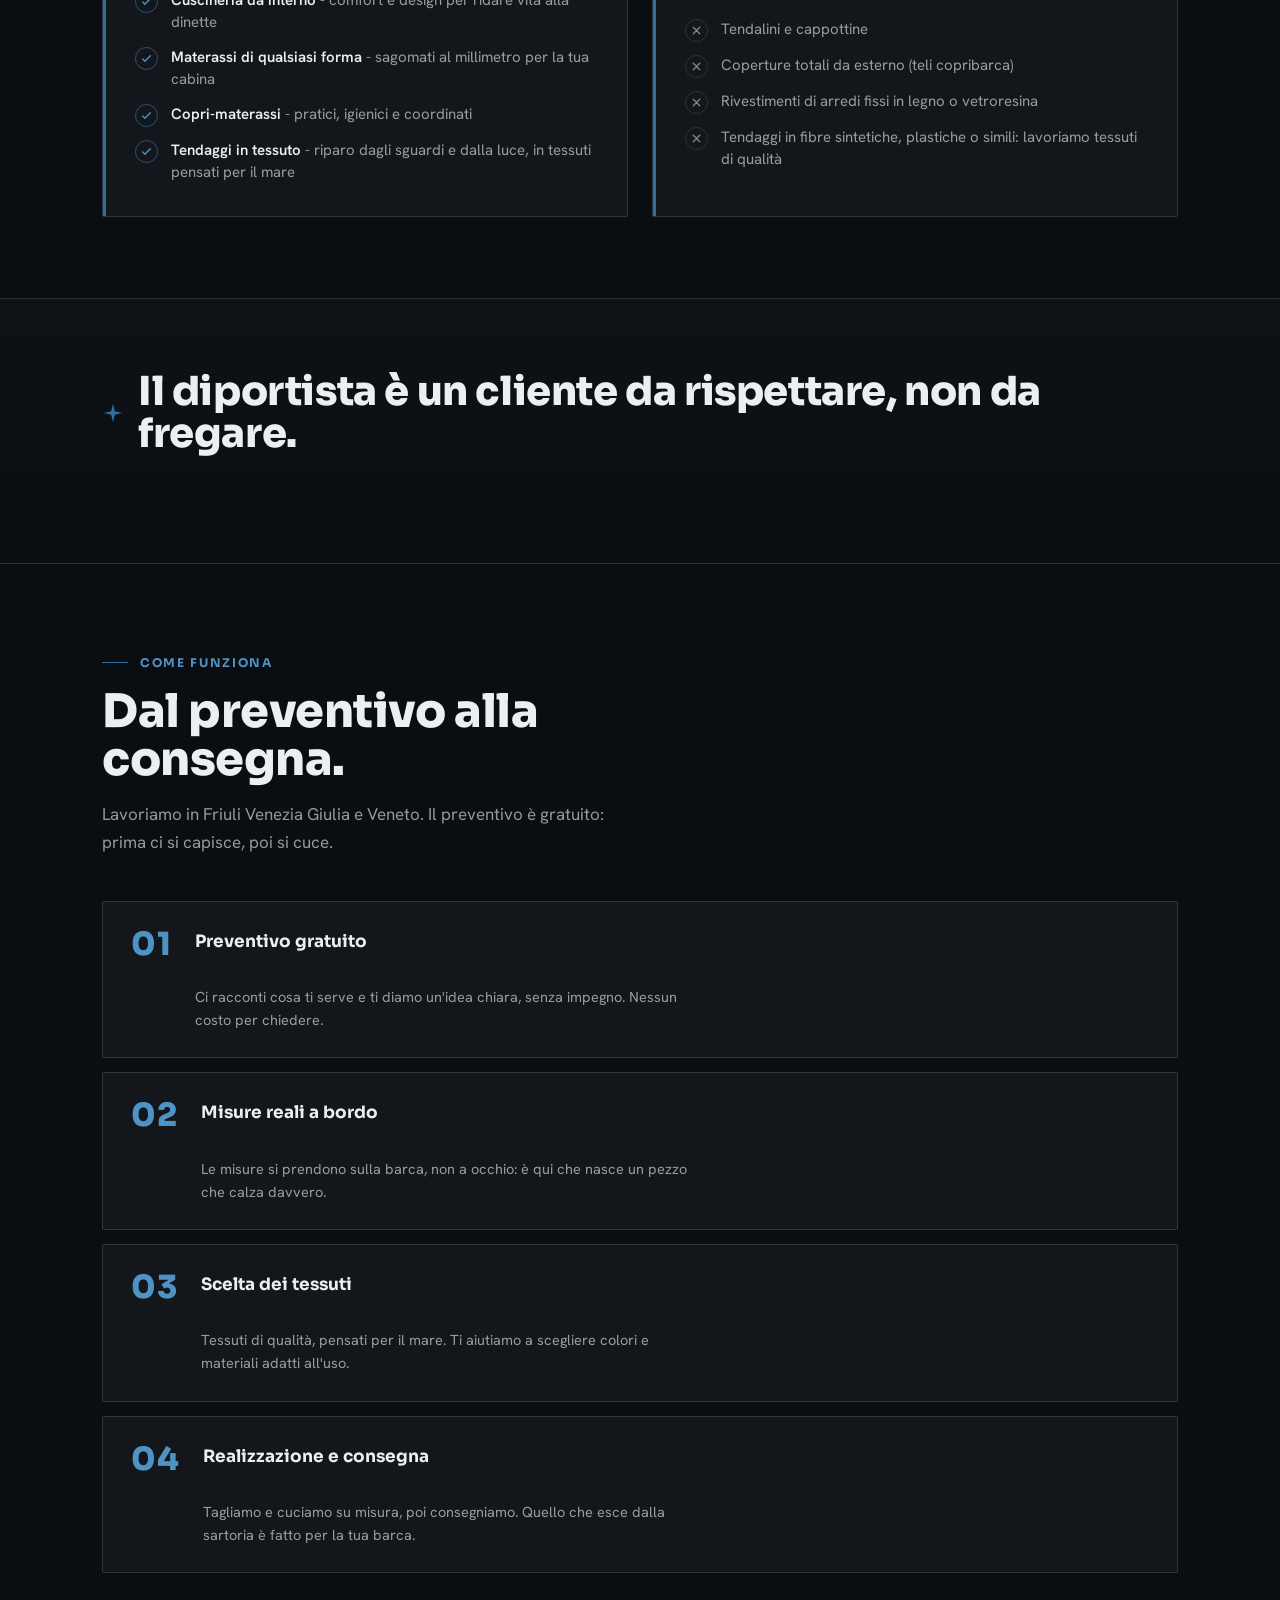
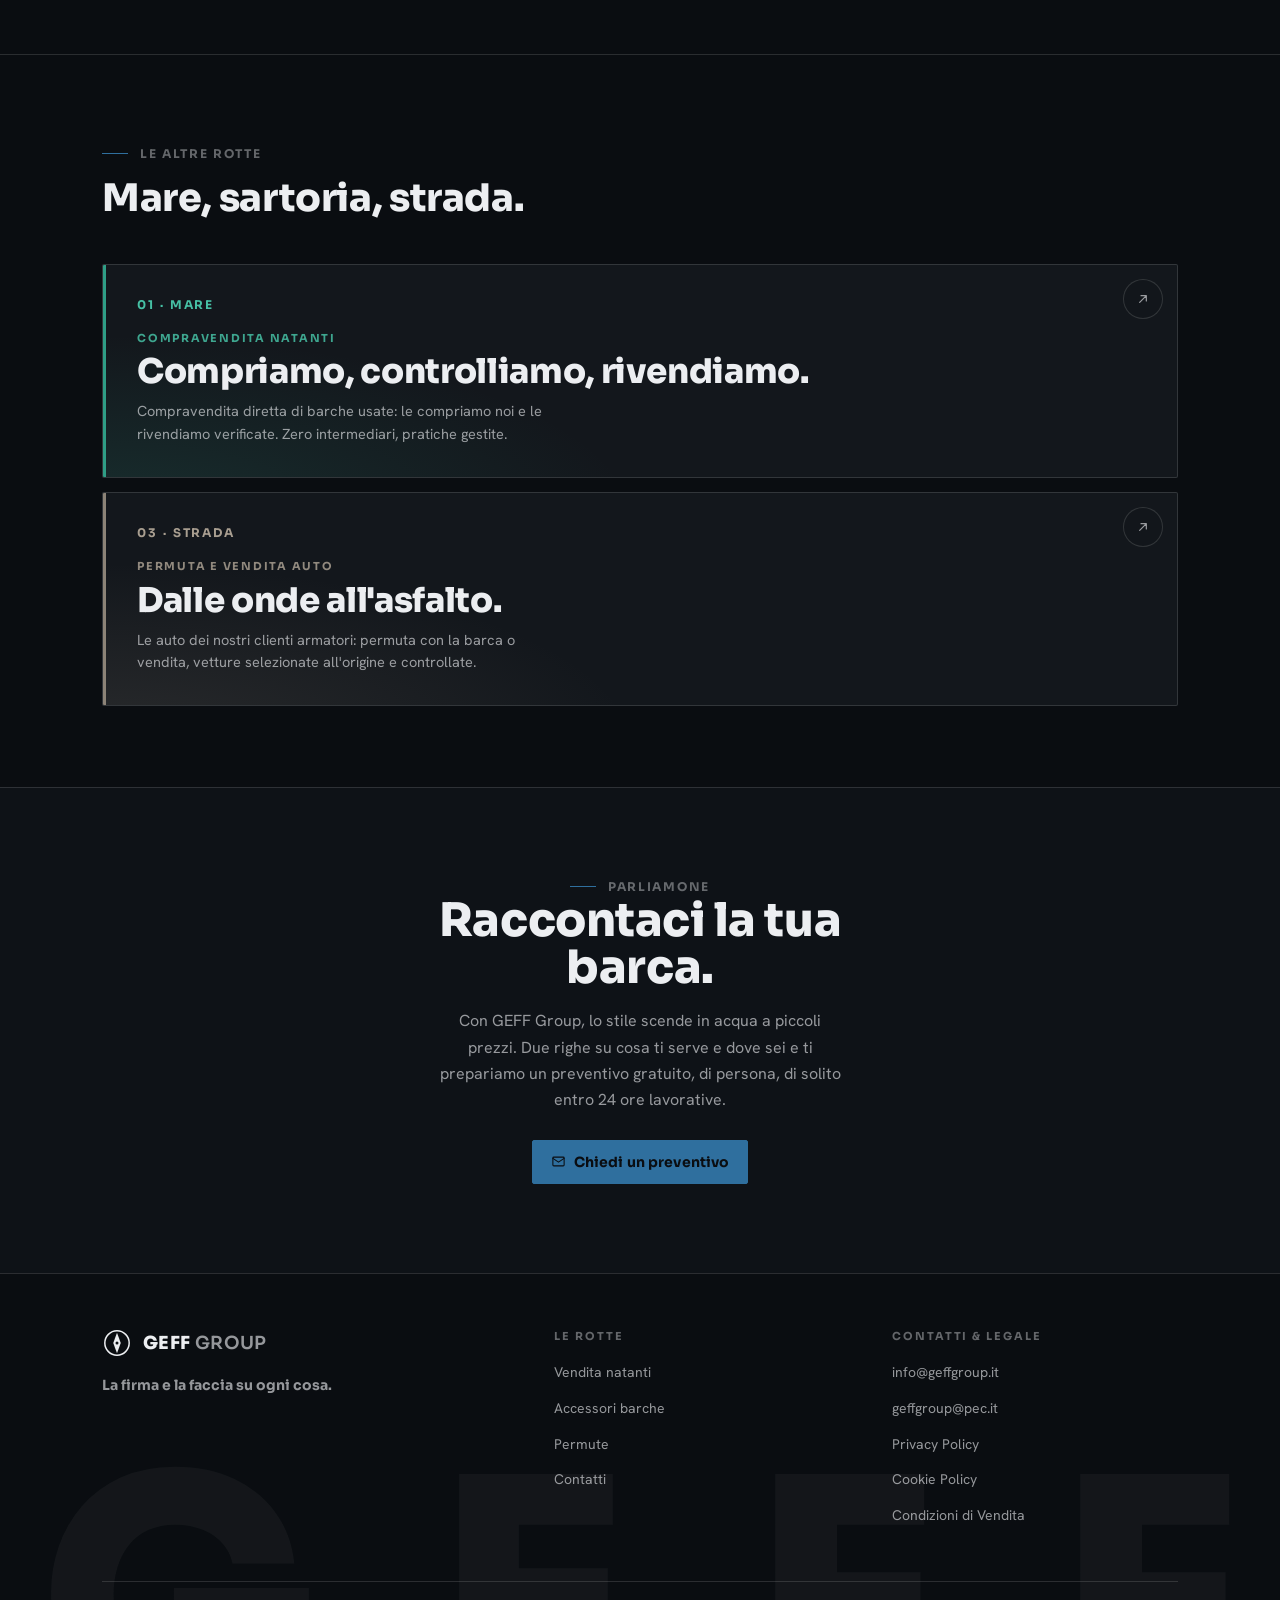
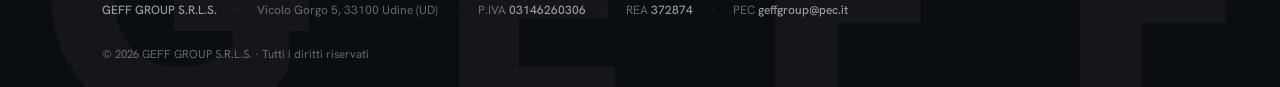
==== commit 831a986f: "feat(legal): condizioni di vendita ribaltate a modello vendita online Riscrive condizioni-di-vendita" ====
--- a/accessori-barche.html
+++ b/accessori-barche.html
@@ -5,14 +5,24 @@
 <meta name="viewport" content="width=device-width, initial-scale=1.0, viewport-fit=cover">
 <meta name="theme-color" content="#0b0e12">
 
-<title>Accessori barche · sartoria nautica su misura — GEFF Group | Udine</title>
+<title>Accessori barche · sartoria nautica su misura - GEFF Group | Udine</title>
 <meta name="description" content="La prima sartoria nautica su misura 100% online: cuscinerie interne ed esterne, materassi di ogni forma, copri-materassi e tendaggi in tessuto. Tessuti di qualità a piccoli prezzi, preventivo gratuito. Friuli Venezia Giulia e Veneto.">
 
 <meta property="og:type" content="website">
 <meta property="og:site_name" content="GEFF Group">
-<meta property="og:title" content="Sartoria nautica su misura — GEFF Group">
+<meta property="og:title" content="Sartoria nautica su misura - GEFF Group">
 <meta property="og:description" content="Tessile di bordo cucito sulle misure reali della tua barca. Preventivo gratuito.">
 <meta property="og:locale" content="it_IT">
+<meta property="og:url" content="https://geffgroup.it/accessori-barche.html">
+<meta property="og:image" content="https://geffgroup.it/assets/og-image.png">
+<meta property="og:image:width" content="1200">
+<meta property="og:image:height" content="630">
+<meta property="og:image:alt" content="GEFF Group - Natanti, sartoria nautica e auto usate a Udine.">
+<meta name="twitter:card" content="summary_large_image">
+<meta name="twitter:title" content="Sartoria nautica su misura - GEFF Group">
+<meta name="twitter:description" content="Tessile di bordo cucito sulle misure reali della tua barca. Preventivo gratuito.">
+<meta name="twitter:image" content="https://geffgroup.it/assets/og-image.png">
+<link rel="canonical" href="https://geffgroup.it/accessori-barche.html">
 
 <link rel="icon" type="image/svg+xml" href="assets/favicon.svg">
 <link rel="preconnect" href="https://fonts.googleapis.com">
@@ -27,7 +37,7 @@
 <!-- HEADER (tieni in sync su tutte le pagine) -->
 <header class="site-header">
   <div class="container header-inner">
-    <a class="brand" href="index.html" aria-label="GEFF Group — Home">
+    <a class="brand" href="index.html" aria-label="GEFF Group - Home">
       <span class="mark" aria-hidden="true">
         <svg viewBox="0 0 32 32" fill="none" stroke="currentColor" stroke-width="1.6">
           <circle cx="16" cy="16" r="13"/>
@@ -61,7 +71,7 @@
 
 <main id="main" data-zona="sartoria">
 
-  <!-- HERO — il cartamodello si disegna al load e resta come intestazione (modo C) -->
+  <!-- HERO - il cartamodello si disegna al load e resta come intestazione (modo C) -->
   <section class="hero">
     <div class="container">
       <div class="hero-grid">
@@ -106,7 +116,7 @@
       <div class="section-head">
         <p class="eyebrow zona rv">Perché esistiamo</p>
         <h2 class="section-title rv rv-d1" id="rotta-title">Abbiamo deciso di invertire la rotta.</h2>
-        <p class="section-intro rv rv-d2">Per troppi anni, in nautica, "su misura" ha voluto dire "cifra folle" — come se, per il solo fatto di avere una barca, il diportista fosse un portafoglio da spremere. Noi facciamo il contrario: produzione diretta, materiali scelti e un prezzo che ti fa venire voglia di goderti la barca.</p>
+        <p class="section-intro rv rv-d2">Per troppi anni, in nautica, "su misura" ha voluto dire "cifra folle" - come se, per il solo fatto di avere una barca, il diportista fosse un portafoglio da spremere. Noi facciamo il contrario: produzione diretta, materiali scelti e un prezzo che ti fa venire voglia di goderti la barca.</p>
       </div>
     </div>
   </section>
@@ -124,11 +134,11 @@
         <div class="panel rv">
           <p class="eyebrow zona">Lo facciamo</p>
           <ul class="checklist yes">
-            <li><span class="ico" aria-hidden="true"><svg viewBox="0 0 24 24" fill="none" stroke="currentColor" stroke-width="2.4" stroke-linecap="round" stroke-linejoin="round"><path d="M5 13l4 4L19 7"/></svg></span><span><b>Cuscineria da esterno</b> — resiste a sole, sale e usura senza perdere elasticità</span></li>
-            <li><span class="ico" aria-hidden="true"><svg viewBox="0 0 24 24" fill="none" stroke="currentColor" stroke-width="2.4" stroke-linecap="round" stroke-linejoin="round"><path d="M5 13l4 4L19 7"/></svg></span><span><b>Cuscineria da interno</b> — comfort e design per ridare vita alla dinette</span></li>
-            <li><span class="ico" aria-hidden="true"><svg viewBox="0 0 24 24" fill="none" stroke="currentColor" stroke-width="2.4" stroke-linecap="round" stroke-linejoin="round"><path d="M5 13l4 4L19 7"/></svg></span><span><b>Materassi di qualsiasi forma</b> — sagomati al millimetro per la tua cabina</span></li>
-            <li><span class="ico" aria-hidden="true"><svg viewBox="0 0 24 24" fill="none" stroke="currentColor" stroke-width="2.4" stroke-linecap="round" stroke-linejoin="round"><path d="M5 13l4 4L19 7"/></svg></span><span><b>Copri-materassi</b> — pratici, igienici e coordinati</span></li>
-            <li><span class="ico" aria-hidden="true"><svg viewBox="0 0 24 24" fill="none" stroke="currentColor" stroke-width="2.4" stroke-linecap="round" stroke-linejoin="round"><path d="M5 13l4 4L19 7"/></svg></span><span><b>Tendaggi in tessuto</b> — riparo dagli sguardi e dalla luce, in tessuti pensati per il mare</span></li>
+            <li><span class="ico" aria-hidden="true"><svg viewBox="0 0 24 24" fill="none" stroke="currentColor" stroke-width="2.4" stroke-linecap="round" stroke-linejoin="round"><path d="M5 13l4 4L19 7"/></svg></span><span><b>Cuscineria da esterno</b> - resiste a sole, sale e usura senza perdere elasticità</span></li>
+            <li><span class="ico" aria-hidden="true"><svg viewBox="0 0 24 24" fill="none" stroke="currentColor" stroke-width="2.4" stroke-linecap="round" stroke-linejoin="round"><path d="M5 13l4 4L19 7"/></svg></span><span><b>Cuscineria da interno</b> - comfort e design per ridare vita alla dinette</span></li>
+            <li><span class="ico" aria-hidden="true"><svg viewBox="0 0 24 24" fill="none" stroke="currentColor" stroke-width="2.4" stroke-linecap="round" stroke-linejoin="round"><path d="M5 13l4 4L19 7"/></svg></span><span><b>Materassi di qualsiasi forma</b> - sagomati al millimetro per la tua cabina</span></li>
+            <li><span class="ico" aria-hidden="true"><svg viewBox="0 0 24 24" fill="none" stroke="currentColor" stroke-width="2.4" stroke-linecap="round" stroke-linejoin="round"><path d="M5 13l4 4L19 7"/></svg></span><span><b>Copri-materassi</b> - pratici, igienici e coordinati</span></li>
+            <li><span class="ico" aria-hidden="true"><svg viewBox="0 0 24 24" fill="none" stroke="currentColor" stroke-width="2.4" stroke-linecap="round" stroke-linejoin="round"><path d="M5 13l4 4L19 7"/></svg></span><span><b>Tendaggi in tessuto</b> - riparo dagli sguardi e dalla luce, in tessuti pensati per il mare</span></li>
           </ul>
         </div>
 
@@ -181,7 +191,7 @@
         <h2 class="section-title rv rv-d1" id="altre-title" style="font-size:clamp(24px,3.4vw,38px)">Mare, sartoria, strada.</h2>
       </div>
       <div class="routes">
-        <a class="route rv" data-zona="mare" href="natanti.html" aria-label="Vendita natanti — vai alla pagina">
+        <a class="route rv" data-zona="mare" href="natanti.html" aria-label="Vendita natanti - vai alla pagina">
           <span class="route-index">01 · Mare</span>
           <span class="route-body">
             <span class="route-kicker">Compravendita natanti</span>
@@ -190,7 +200,7 @@
           </span>
           <span class="route-go" aria-hidden="true"><svg viewBox="0 0 24 24" fill="none" stroke="currentColor" stroke-width="1.8" stroke-linecap="round" stroke-linejoin="round"><path d="M7 17 17 7M9 7h8v8"/></svg></span>
         </a>
-        <a class="route rv rv-d1" data-zona="strada" href="auto-usate.html" aria-label="Auto usate — vai alla pagina">
+        <a class="route rv rv-d1" data-zona="strada" href="auto-usate.html" aria-label="Auto usate - vai alla pagina">
           <span class="route-index">03 · Strada</span>
           <span class="route-body">
             <span class="route-kicker">Permuta e vendita auto</span>
@@ -228,7 +238,7 @@
   <div class="container">
     <div class="footer-top">
       <div class="footer-brand">
-        <a class="brand" href="index.html" aria-label="GEFF Group — Home">
+        <a class="brand" href="index.html" aria-label="GEFF Group - Home">
           <span class="mark" aria-hidden="true"><svg viewBox="0 0 32 32" fill="none" stroke="currentColor" stroke-width="1.6"><circle cx="16" cy="16" r="13"/><path d="M16 5 L20 16 L16 27 L12 16 Z" fill="currentColor" stroke="none"/><circle cx="16" cy="16" r="1.6" fill="#0f1318" stroke="none"/></svg></span>
           <span class="name">GEFF <span>GROUP</span></span>
         </a>
@@ -266,7 +276,7 @@
 </footer>
 <!-- /FOOTER -->
 
-<!-- MODALE FORM DI CONTATTO (Web3Forms — in anteprima finché non c'è la chiave) -->
+<!-- MODALE FORM DI CONTATTO (Web3Forms - in anteprima finché non c'è la chiave) -->
 <div class="modal-backdrop" id="modal-contatto" role="dialog" aria-modal="true" aria-labelledby="modal-contatto-title">
   <div class="modal modal-tav">
     <span class="modal-scan" aria-hidden="true"></span>
@@ -285,7 +295,7 @@
       </aside>
       <div class="modal-form-side">
         <form class="geff-form" id="form-contatto">
-          <!-- TODO: generare una access key Web3Forms per info@geffgroup.it su web3forms.com — NON riusare quella di relacs (2e9533d4...), altrimenti le mail vanno a relacs -->
+          <!-- TODO: generare una access key Web3Forms per info@geffgroup.it su web3forms.com - NON riusare quella di relacs (2e9533d4...), altrimenti le mail vanno a relacs -->
           <input type="hidden" name="access_key" value="REPLACE_WITH_GEFF_WEB3FORMS_KEY">
           <input type="hidden" name="subject" value="Richiesta dal sito - GEFF Group">
           <input type="hidden" name="from_name" value="Sito GEFF Group">
@@ -301,13 +311,15 @@
               <input class="form-input" id="c-cognome" name="cognome" type="text" required placeholder="Il tuo cognome" autocomplete="family-name">
             </div>
           </div>
-          <div class="form-group">
-            <label class="form-label" for="c-email">Email</label>
-            <input class="form-input" id="c-email" name="email" type="email" required placeholder="email@esempio.com" autocomplete="email">
-          </div>
-          <div class="form-group">
-            <label class="form-label" for="c-tel">Telefono <span class="opt">(opzionale)</span></label>
-            <input class="form-input" id="c-tel" name="telefono" type="tel" placeholder="+39 333 000 0000" autocomplete="tel">
+          <div class="form-row">
+            <div class="form-group">
+              <label class="form-label" for="c-email">Email</label>
+              <input class="form-input" id="c-email" name="email" type="email" required placeholder="email@esempio.com" autocomplete="email">
+            </div>
+            <div class="form-group">
+              <label class="form-label" for="c-tel">Telefono <span class="opt">(opzionale)</span></label>
+              <input class="form-input" id="c-tel" name="telefono" type="tel" placeholder="+39 333 000 0000" autocomplete="tel">
+            </div>
           </div>
           <div class="form-group">
             <label class="form-label" for="c-richiesta">La tua richiesta</label>
--- a/assets/css/style.css
+++ b/assets/css/style.css
@@ -853,17 +853,52 @@
 /* Modale "Tavola tecnica": sotto il breakpoint mobile le due colonne si
    impilano e l'ingresso diventa verticale (niente slide orizzontale). */
 @media(max-width:760px){
-  .modal.modal-tav{max-width:520px}
-  .modal-tav .modal-split{grid-template-columns:1fr;max-height:calc(100dvh - 24px);overflow-y:auto}
+  /* CONTATTO su mobile: card CENTRATA (non a tutto schermo), con il backdrop
+     visibile intorno. Sfondo fermo (lock via JS) + overscroll-behavior:contain
+     = niente rimbalzo/"slide". Un solo contenitore che scrolla: la .modal. */
+  .modal-backdrop{align-items:center;padding:16px}
+  .modal.modal-tav{
+    max-width:440px;width:100%;max-height:calc(100dvh - 32px);
+    overflow-y:auto;overflow-x:hidden;-webkit-overflow-scrolling:touch;
+    overscroll-behavior:contain;
+  }
+  .modal-tav .modal-split{grid-template-columns:1fr;max-height:none;overflow:visible}
   .modal-tav .modal-plancia{border-right:none;border-bottom:1px solid var(--linea);animation-name:tav-rise}
   .modal-tav .modal-form-side{max-height:none;overflow:visible;animation-name:tav-rise}
   .modal-tav .modal-plancia .modal-sub{max-width:none}
 }
 @keyframes tav-rise{from{opacity:0;transform:translateY(16px)}to{opacity:1;transform:none}}
 
+@media(max-width:600px){
+  /* X di chiusura: staccata dalla cornice e ben visibile.
+     Il mirino d'angolo in alto a dx si fondeva con la X -> lo nascondo qui. */
+  .modal-tav .tk.tr{display:none}
+  .modal-tav .modal-close{
+    top:12px;right:12px;width:44px;height:44px;
+    background:rgba(10,13,17,.9);border:1px solid var(--linea);
+    color:var(--testo);border-radius:10px;
+  }
+  /* Direzione "Griglia serrata": header minimo + campi impacchettati (Nome/
+     Cognome ed Email/Telefono affiancati) così la card resta bassa e si vede
+     tutta senza scroll. Sub, recap ed etichetta scala nascosti su mobile. */
+  .modal-tav .modal-plancia{padding:15px 20px 13px}
+  .modal-tav .modal-draw{width:38px;height:38px;margin-bottom:4px}
+  .modal-tav .modal-plancia .modal-eyebrow{margin-bottom:6px}
+  .modal-tav .modal-plancia .modal-title{font-size:20px;margin:0}
+  .modal-tav .modal-plancia .modal-sub{display:none}
+  .modal-tav .modal-recap{display:none}
+  .modal-tav .modal-tav-tag{display:none}
+  .modal-tav .modal-form-side{padding:14px 20px 16px}
+  .modal-tav .form-textarea{min-height:60px}
+  /* Email più larga del telefono: così il placeholder non si taglia. */
+  .modal-tav .form-row:has(#c-email){grid-template-columns:1.3fr 1fr}
+}
+
 @media(max-width:480px){
-  /* CONTATTO: compatta la modale così sta in una schermata senza scroll */
-  .modal-backdrop{padding:12px}
+  /* CONTATTO: compatta la modale così sta in una schermata senza scroll.
+     Nota: la modale contatto (.modal-tav) resta fullscreen — vedi blocco 760px.
+     Il padding:0 sul backdrop non riporta la card galleggiante. */
+  .modal-backdrop{padding:0}
   .modal{padding:22px 20px 24px;max-height:calc(100dvh - 24px)}
   .modal-eyebrow{margin-bottom:9px}
   .modal-title{font-size:21px;margin-bottom:5px}
